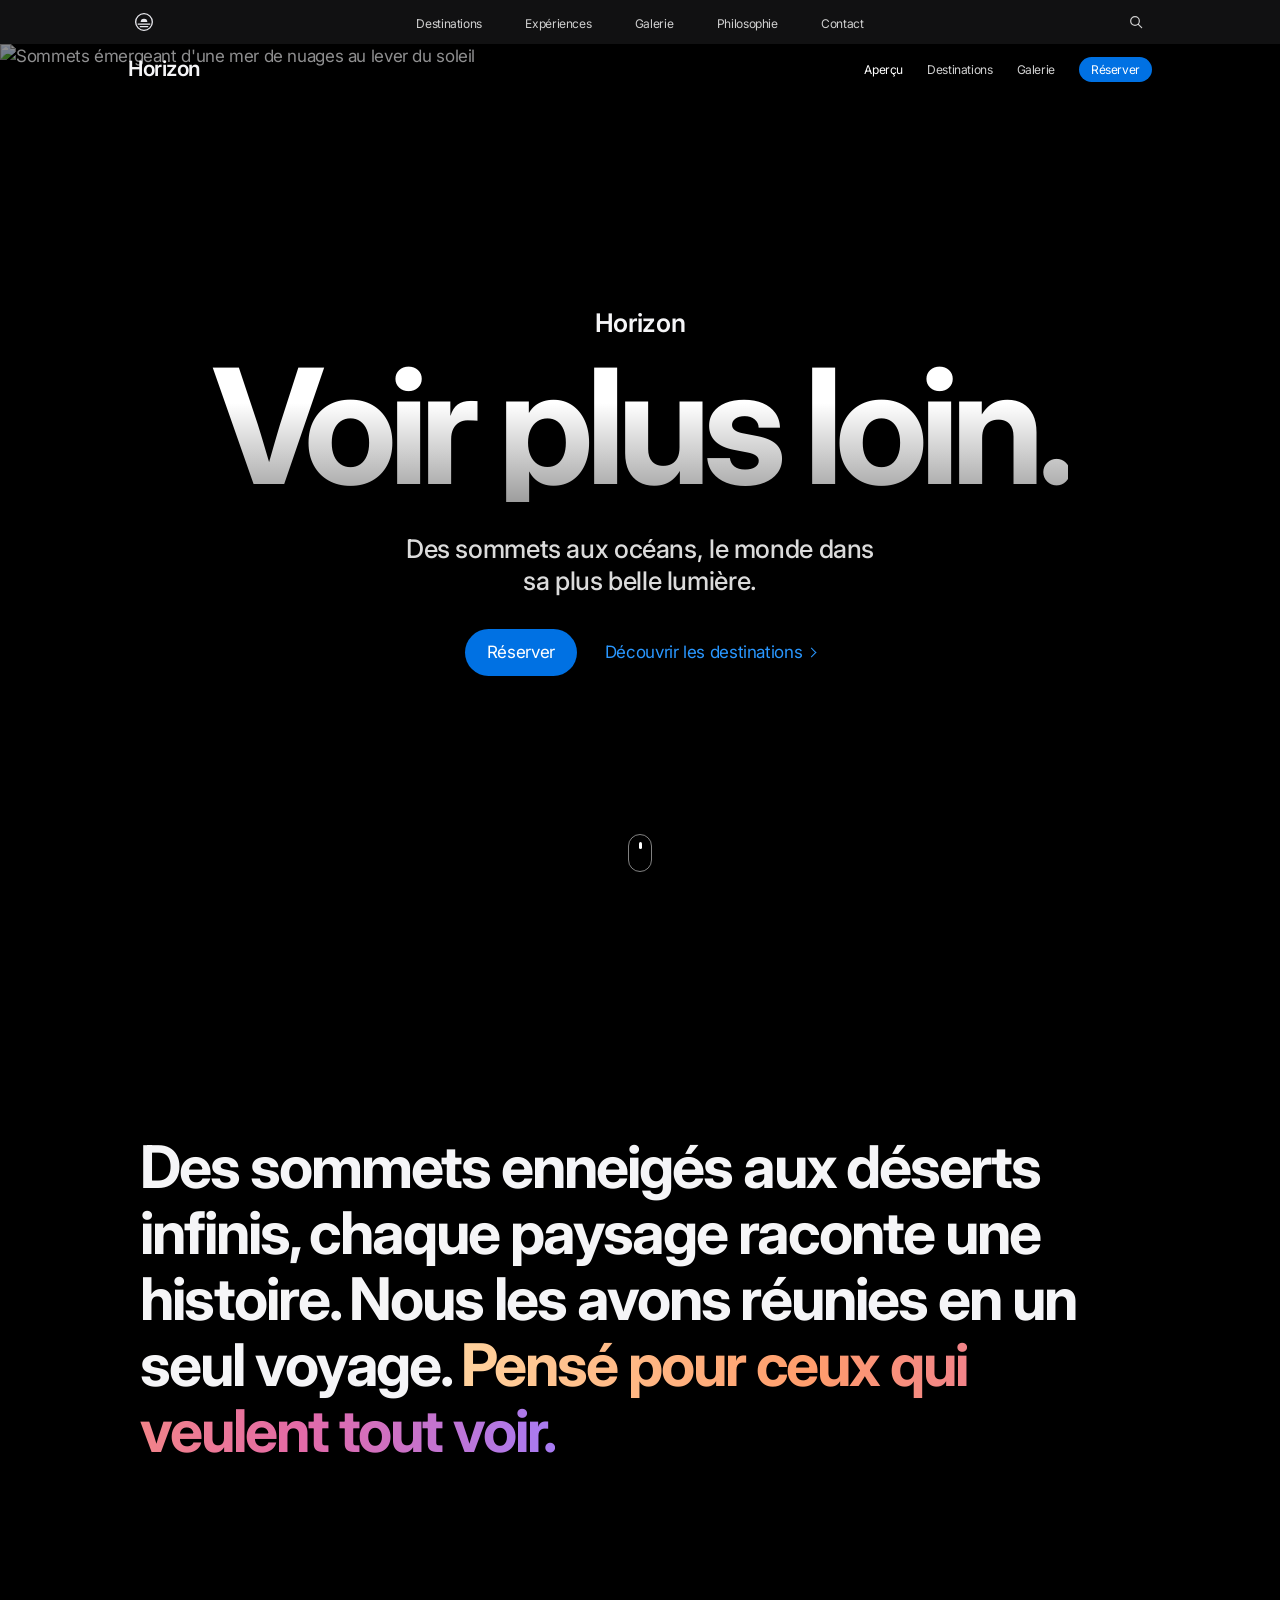
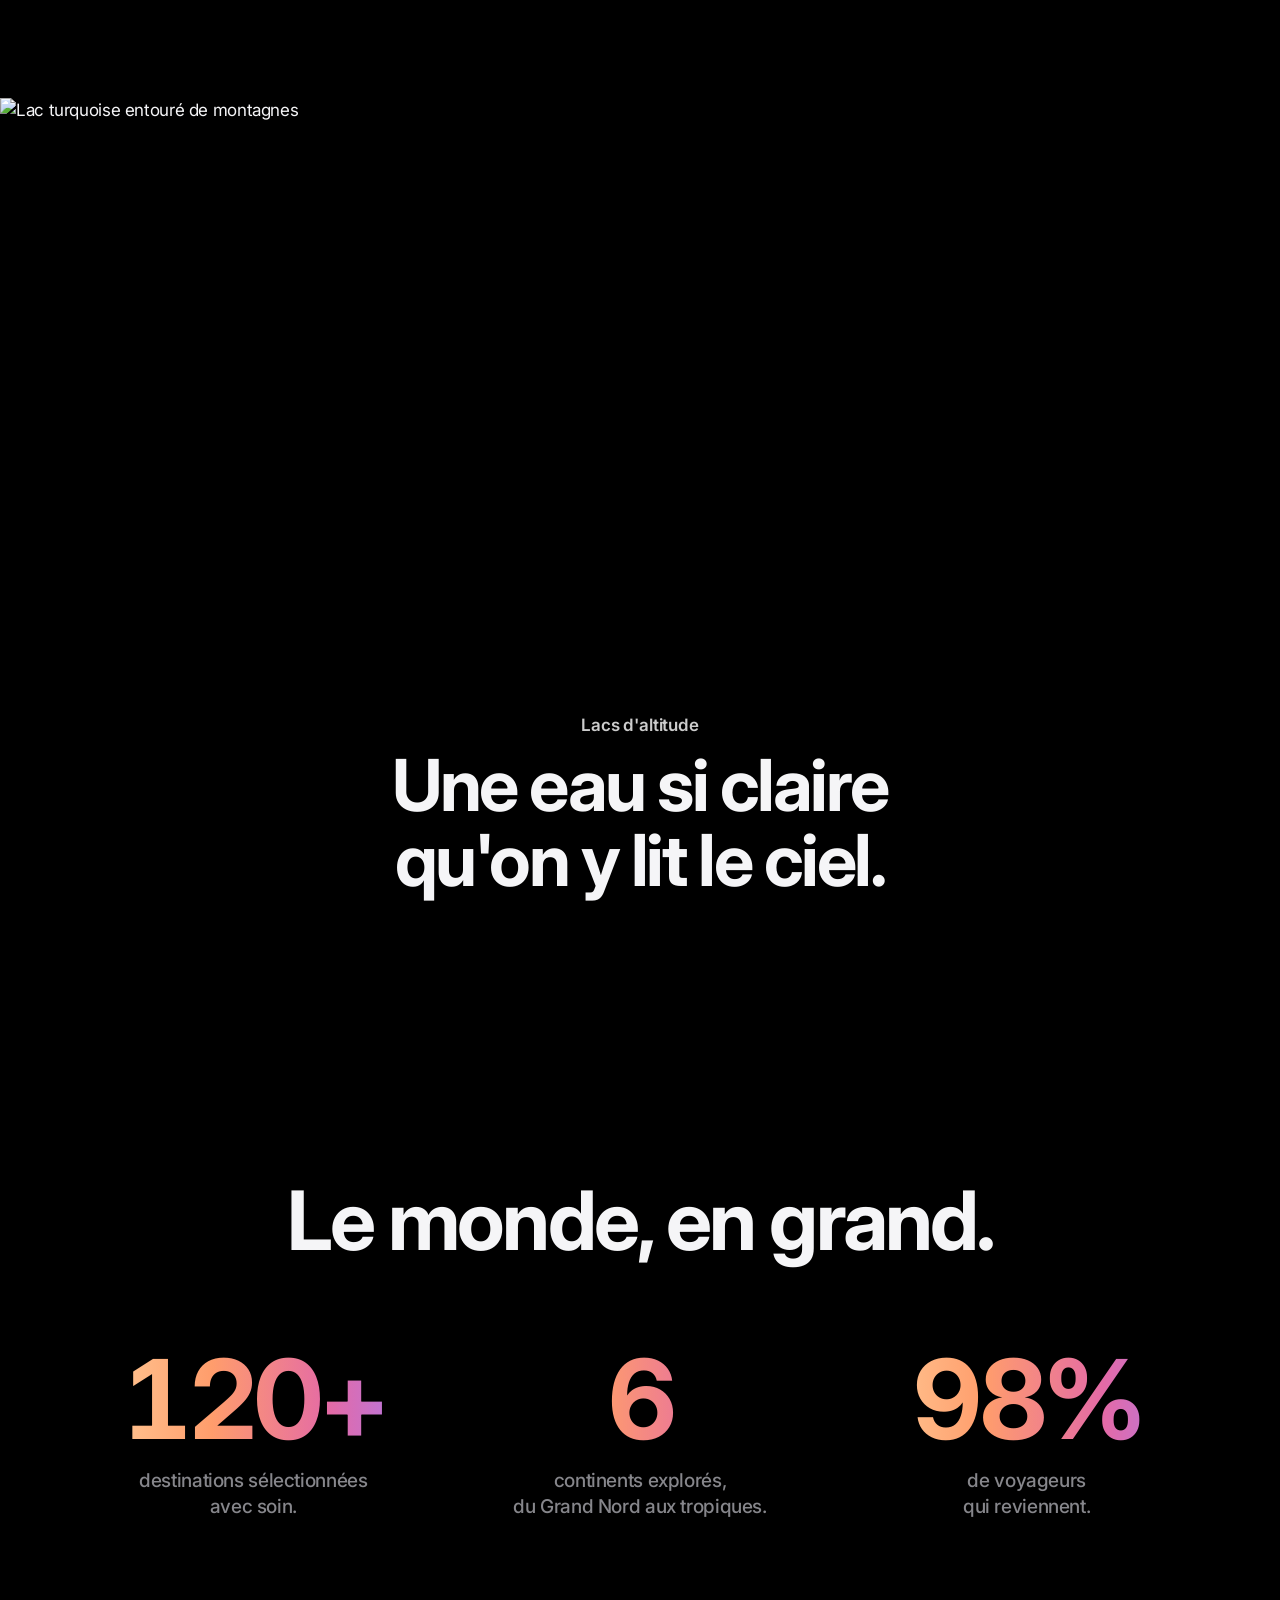
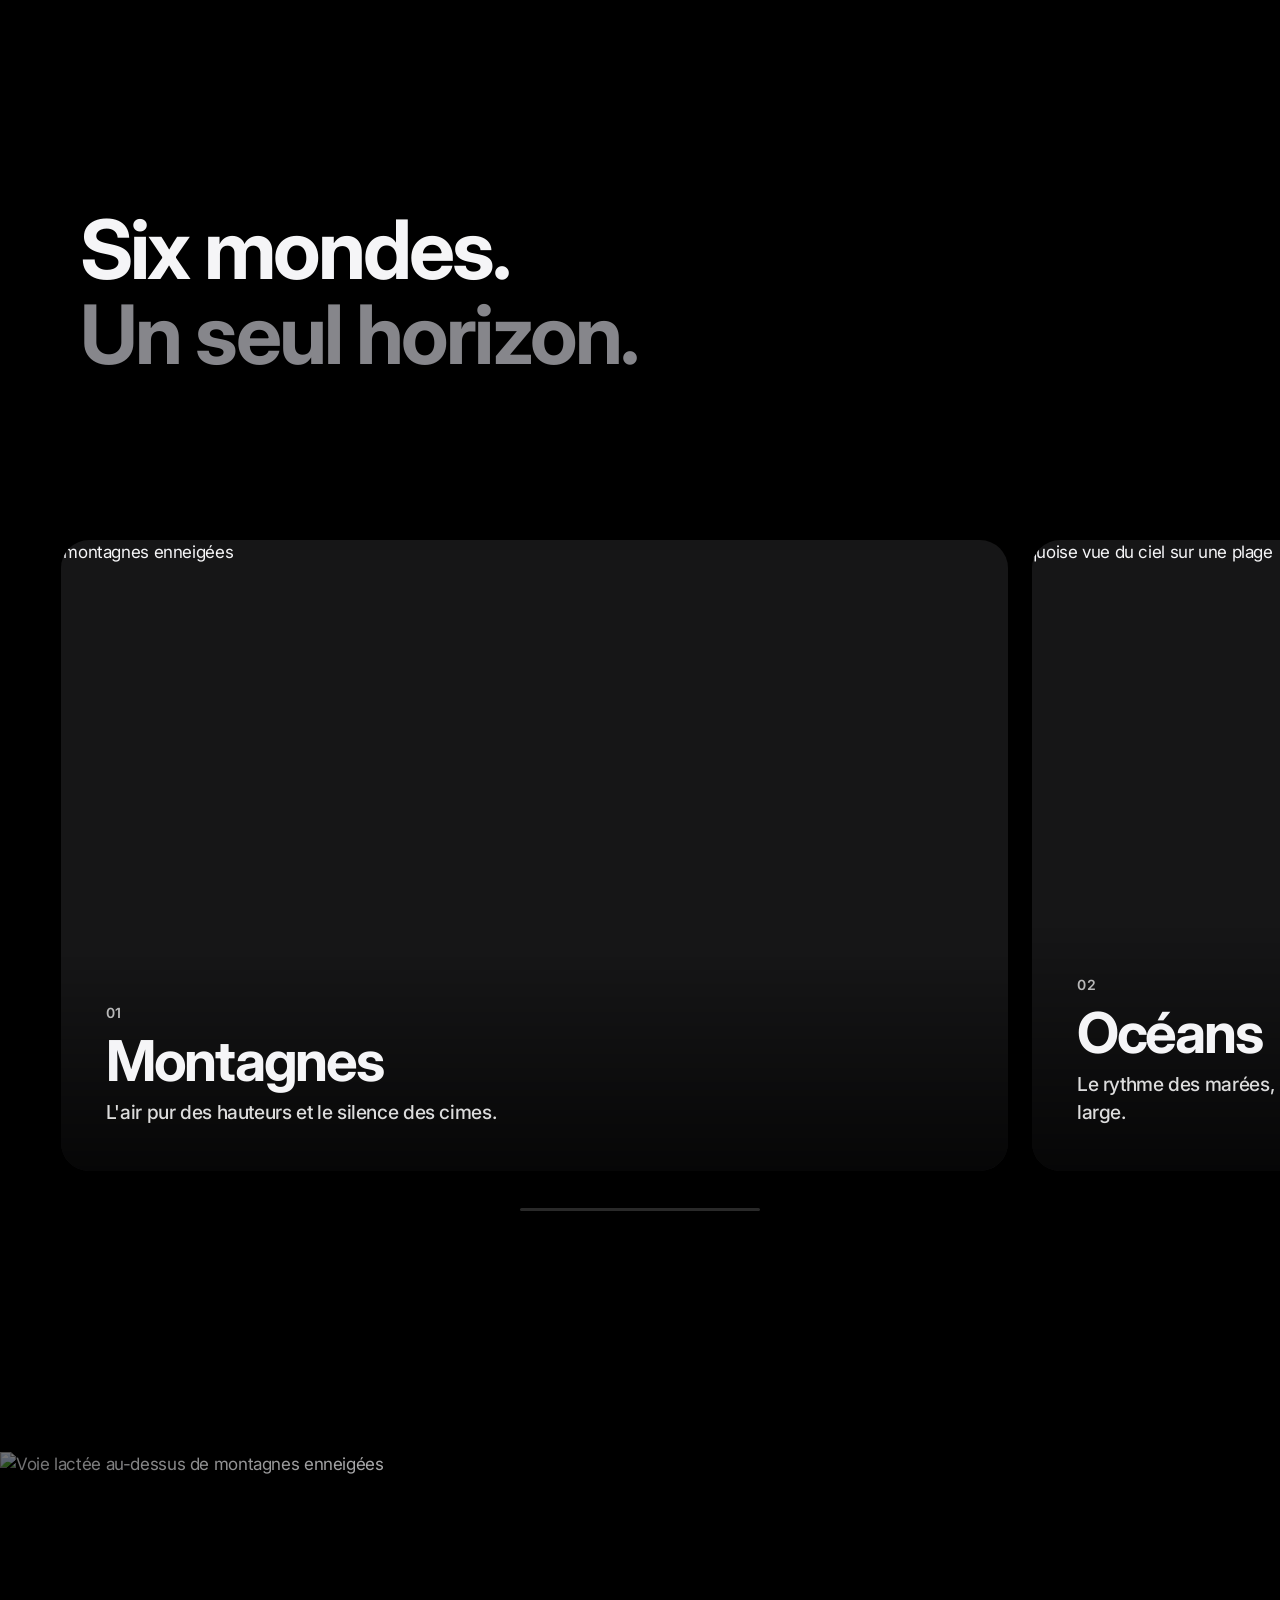
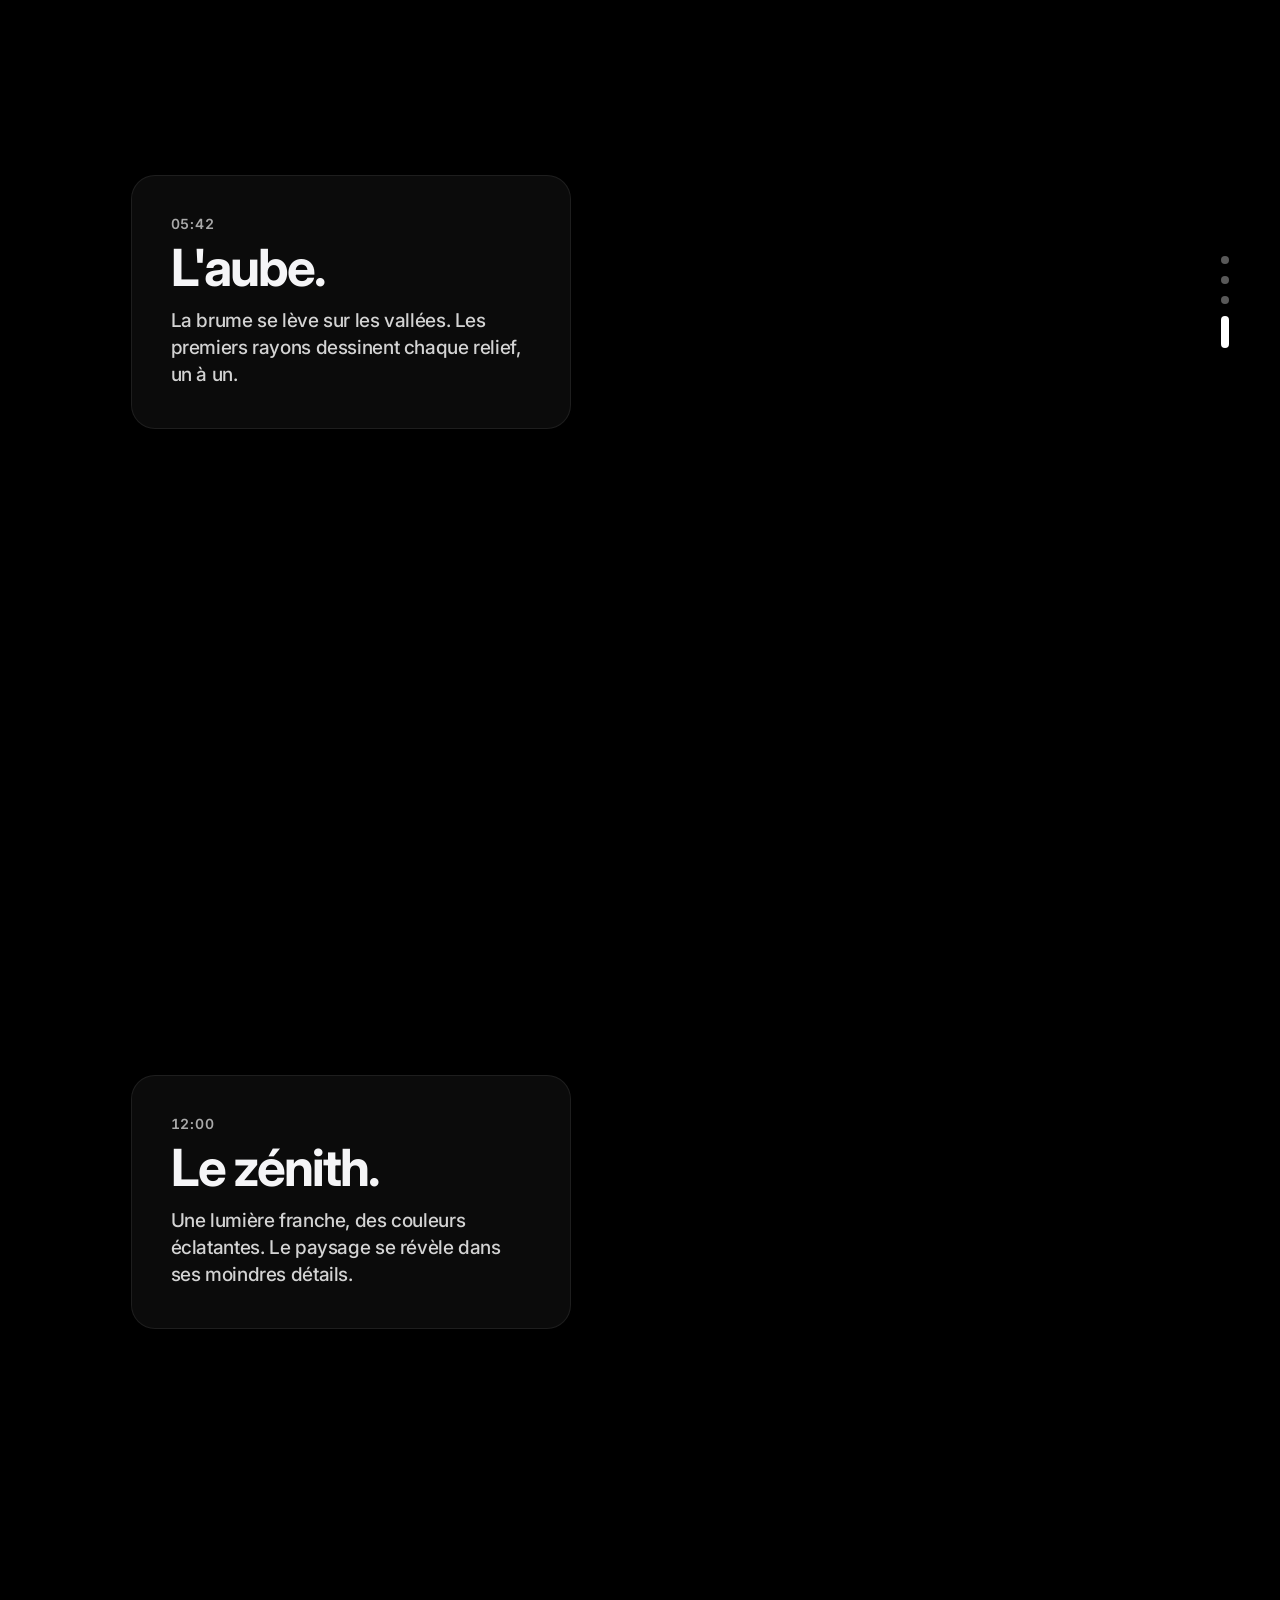
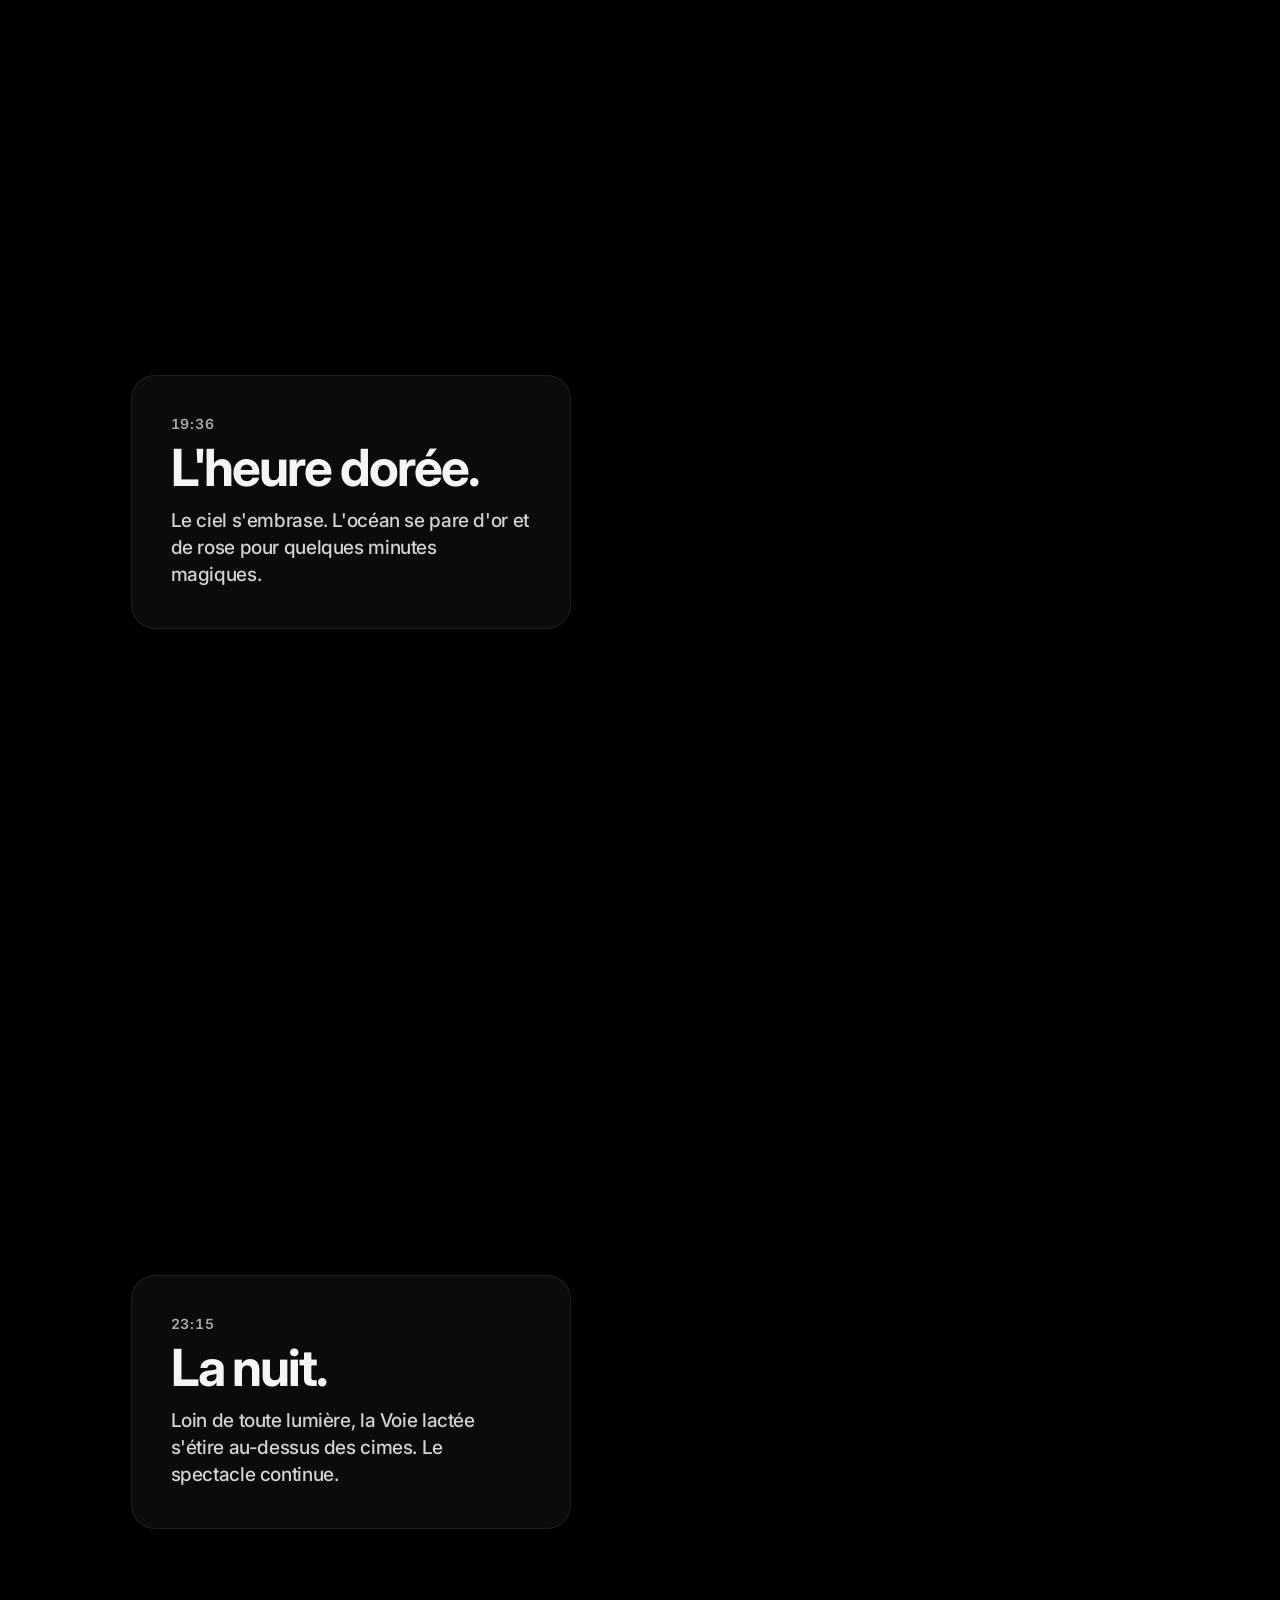
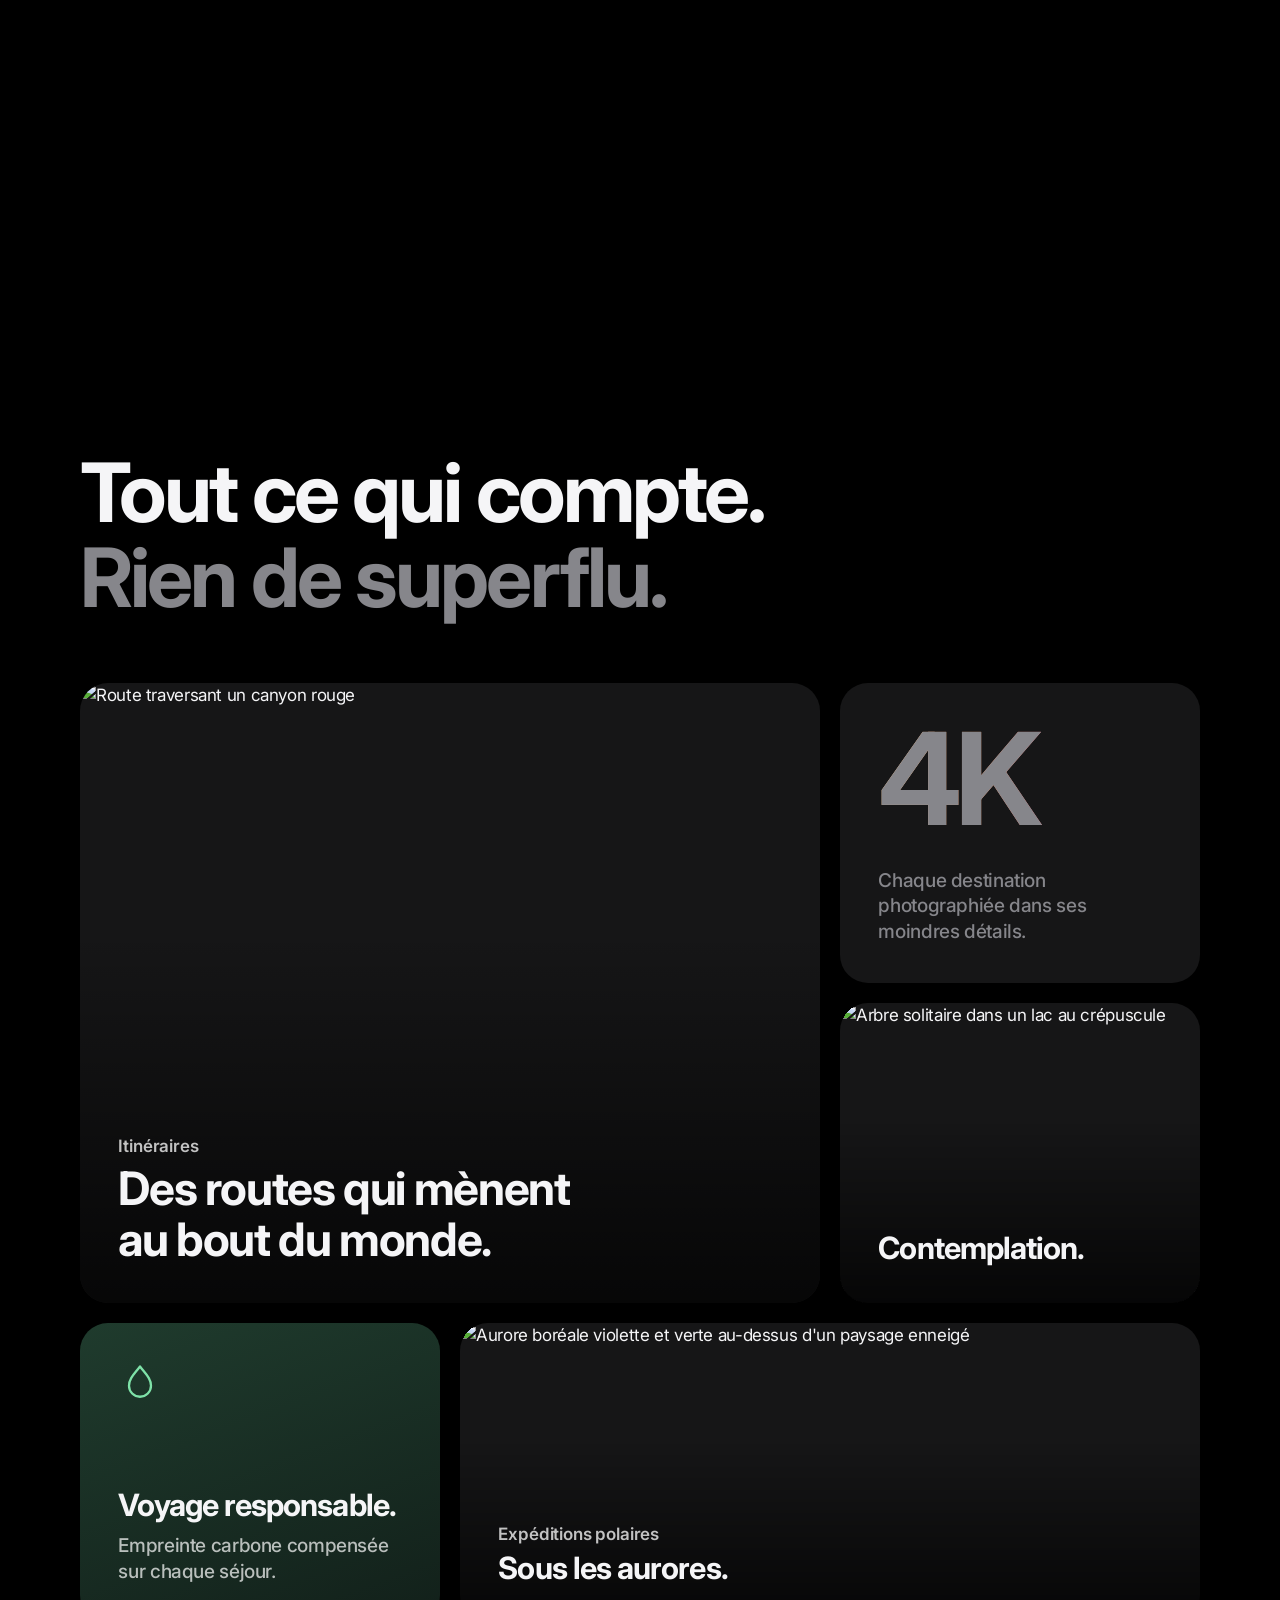
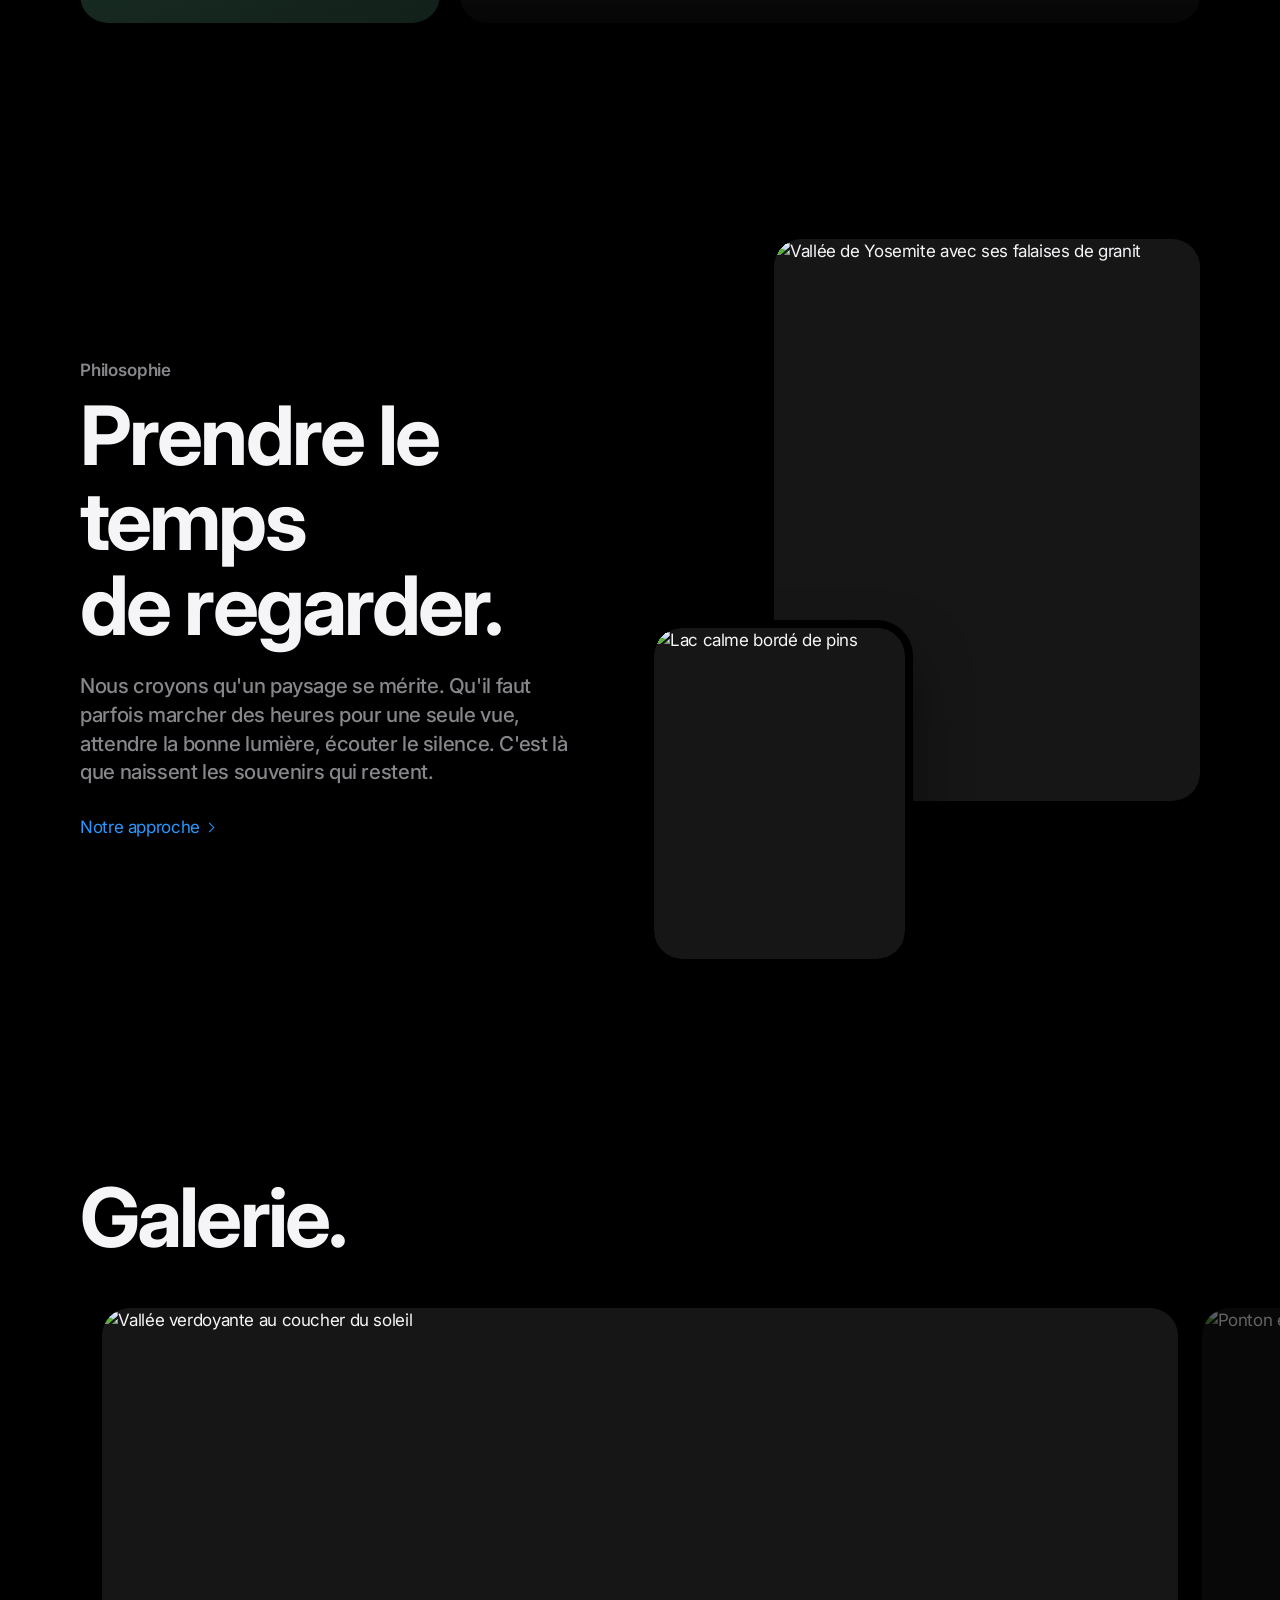
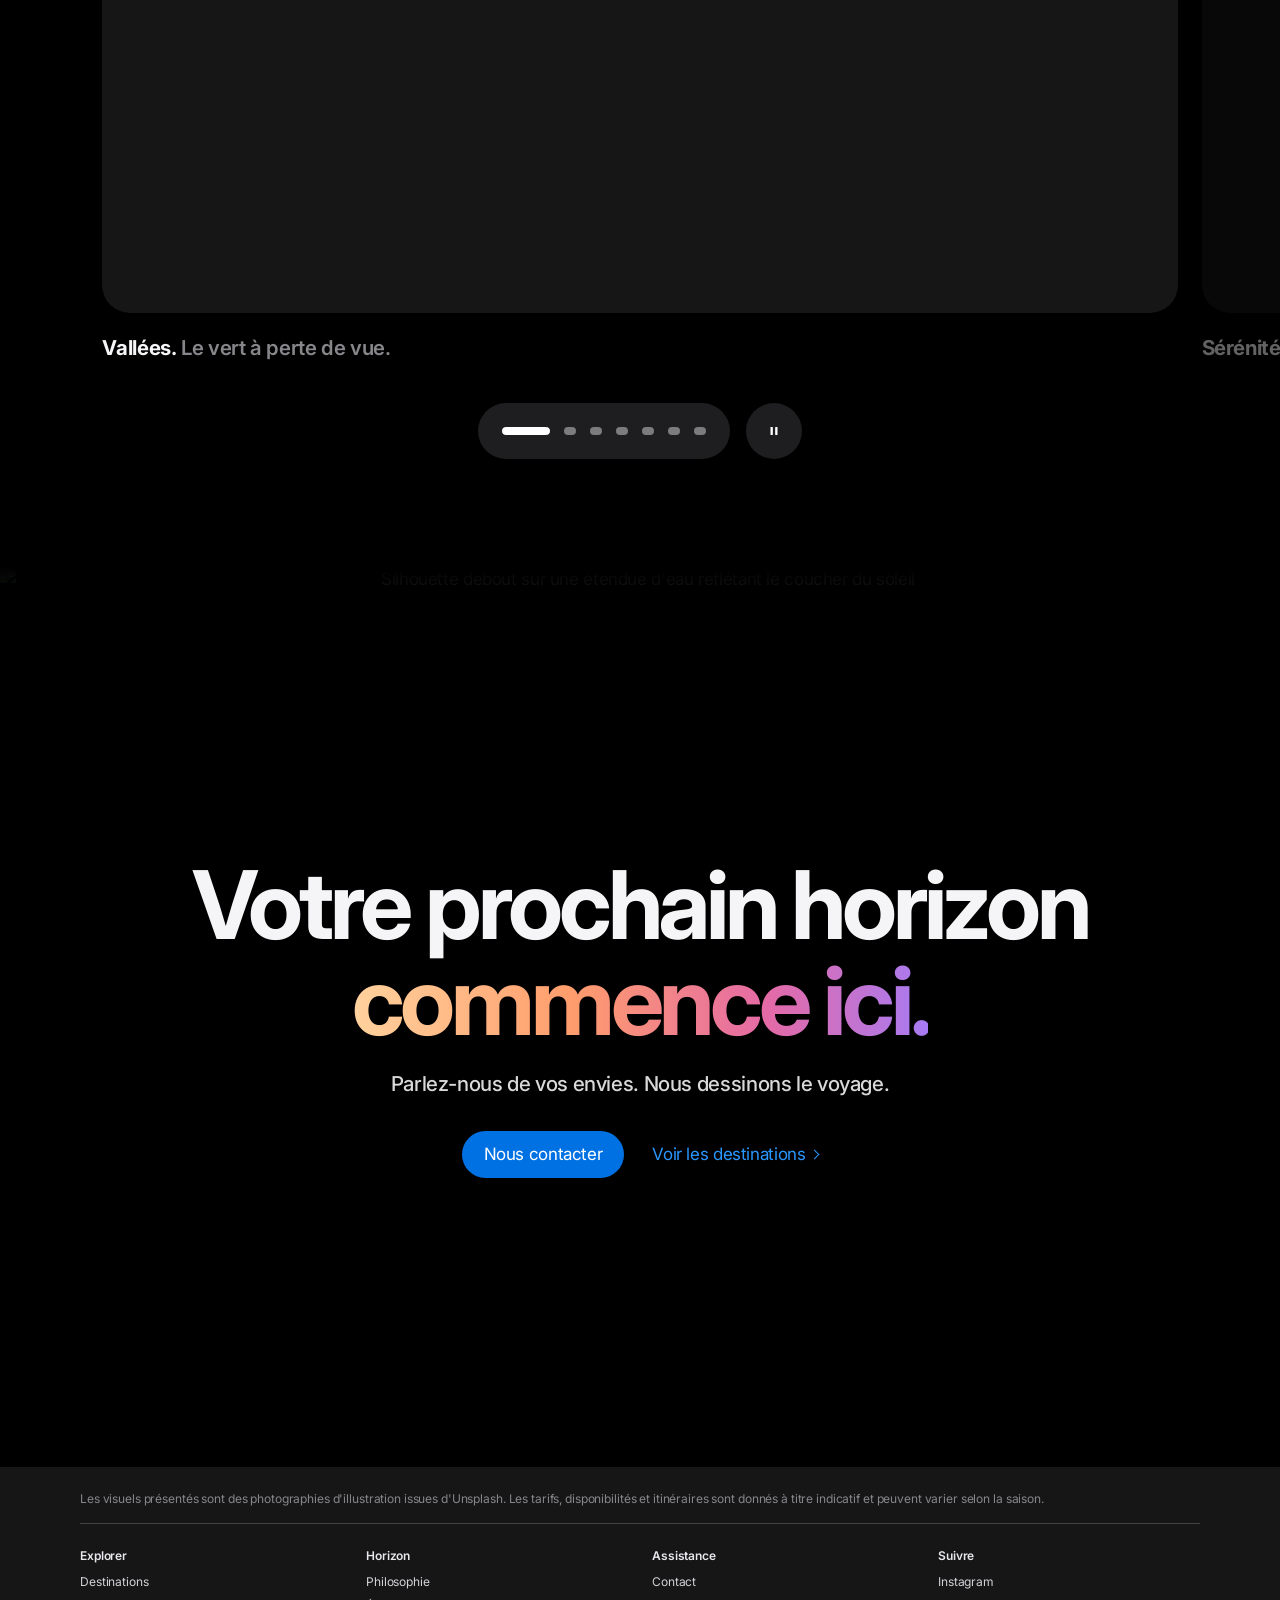
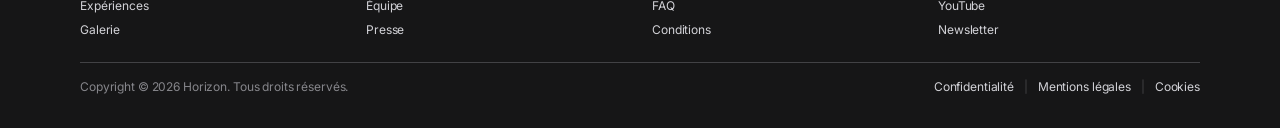
==== index.html @ 93a61b3d "Site vitrine Horizon : page d'accueil animée façon Apple" ====
<!doctype html>
<html lang="fr">
<head>
  <meta charset="utf-8" />
  <meta name="viewport" content="width=device-width, initial-scale=1" />
  <title>Horizon — Voir plus loin</title>
  <meta name="description" content="Horizon — des paysages à couper le souffle, des sommets enneigés aux déserts infinis." />
  <meta name="theme-color" content="#000000" />

  <link rel="preconnect" href="https://images.unsplash.com" />
  <link rel="preconnect" href="https://fonts.googleapis.com" />
  <link rel="preconnect" href="https://fonts.gstatic.com" crossorigin />
  <link href="https://fonts.googleapis.com/css2?family=Inter:wght@400;500;600;700&display=swap" rel="stylesheet" />
  <link rel="stylesheet" href="css/style.css" />
</head>
<body>

  <!-- ============ NAVIGATION GLOBALE ============ -->
  <header class="gnav">
    <nav class="gnav__inner" aria-label="Navigation principale">
      <a href="#" class="gnav__logo" aria-label="Horizon — accueil">
        <svg viewBox="0 0 24 24" width="20" height="20" aria-hidden="true">
          <circle cx="12" cy="12" r="10" fill="none" stroke="currentColor" stroke-width="1.6" />
          <path d="M5 14.5h14M7.5 17.5h9" stroke="currentColor" stroke-width="1.6" stroke-linecap="round" />
          <path d="M8 12a4 4 0 0 1 8 0" fill="currentColor" />
        </svg>
      </a>
      <ul class="gnav__links">
        <li><a href="#destinations">Destinations</a></li>
        <li><a href="#experiences">Expériences</a></li>
        <li><a href="#galerie">Galerie</a></li>
        <li><a href="#philosophie">Philosophie</a></li>
        <li><a href="#contact">Contact</a></li>
      </ul>
      <div class="gnav__actions">
        <button class="gnav__icon" aria-label="Rechercher">
          <svg viewBox="0 0 24 24" width="16" height="16" aria-hidden="true"><circle cx="10.5" cy="10.5" r="6.5" fill="none" stroke="currentColor" stroke-width="1.8"/><path d="m15.5 15.5 5 5" stroke="currentColor" stroke-width="1.8" stroke-linecap="round"/></svg>
        </button>
        <button class="gnav__burger" aria-label="Ouvrir le menu" aria-expanded="false" aria-controls="mobile-menu">
          <span></span><span></span>
        </button>
      </div>
    </nav>
    <div class="mmenu" id="mobile-menu" hidden>
      <ul>
        <li><a href="#destinations">Destinations</a></li>
        <li><a href="#experiences">Expériences</a></li>
        <li><a href="#galerie">Galerie</a></li>
        <li><a href="#philosophie">Philosophie</a></li>
        <li><a href="#contact">Contact</a></li>
      </ul>
    </div>
  </header>

  <!-- ============ NAVIGATION LOCALE (sticky) ============ -->
  <div class="lnav">
    <div class="lnav__inner">
      <a href="#" class="lnav__title">Horizon</a>
      <div class="lnav__right">
        <a href="#apercu" class="lnav__link is-current">Aperçu</a>
        <a href="#destinations" class="lnav__link">Destinations</a>
        <a href="#galerie" class="lnav__link">Galerie</a>
        <a href="#contact" class="btn btn--sm">Réserver</a>
      </div>
    </div>
  </div>

  <main>

    <!-- ============ HERO ============ -->
    <section class="hero" id="apercu">
      <div class="hero__media">
        <img src="https://images.unsplash.com/photo-1506905925346-21bda4d32df4?auto=format&fit=crop&w=2400&q=80"
             alt="Sommets émergeant d'une mer de nuages au lever du soleil" fetchpriority="high" />
      </div>
      <div class="hero__shade"></div>
      <div class="hero__content">
        <p class="hero__eyebrow">Horizon</p>
        <h1 class="hero__title"><span>Voir plus loin.</span></h1>
        <p class="hero__sub">Des sommets aux océans, le monde dans sa plus belle lumière.</p>
        <div class="hero__ctas">
          <a href="#contact" class="btn">Réserver</a>
          <a href="#destinations" class="link-chevron">Découvrir les destinations</a>
        </div>
      </div>
      <div class="hero__scroll" aria-hidden="true"><span></span></div>
    </section>

    <!-- ============ MANIFESTE (révélation mot à mot) ============ -->
    <section class="statement">
      <p class="statement__text" data-words>
        Des sommets enneigés aux déserts infinis, chaque paysage raconte une histoire.
        Nous les avons réunies en un seul voyage.
        <span class="grad">Pensé pour ceux qui veulent tout voir.</span>
      </p>
    </section>

    <!-- ============ IMAGE QUI S'OUVRE ============ -->
    <section class="expand">
      <div class="expand__frame">
        <img src="https://images.unsplash.com/photo-1501785888041-af3ef285b470?auto=format&fit=crop&w=2400&q=80"
             alt="Lac turquoise entouré de montagnes" loading="lazy" />
      </div>
      <div class="expand__text">
        <p class="eyebrow">Lacs d'altitude</p>
        <h2>Une eau si claire<br />qu'on y lit le ciel.</h2>
      </div>
    </section>

    <!-- ============ CHIFFRES ============ -->
    <section class="stats">
      <div class="container">
        <h2 class="section-title" data-reveal>Le monde, en grand.</h2>
        <div class="stats__grid">
          <div class="stat" data-reveal>
            <p class="stat__value"><span data-count="120">120</span>+</p>
            <p class="stat__label">destinations sélectionnées<br />avec soin.</p>
          </div>
          <div class="stat" data-reveal>
            <p class="stat__value"><span data-count="6">6</span></p>
            <p class="stat__label">continents explorés,<br />du Grand Nord aux tropiques.</p>
          </div>
          <div class="stat" data-reveal>
            <p class="stat__value"><span data-count="98">98</span>%</p>
            <p class="stat__label">de voyageurs<br />qui reviennent.</p>
          </div>
        </div>
      </div>
    </section>

    <!-- ============ DESTINATIONS — défilement horizontal ============ -->
    <section class="hscroll" id="destinations">
      <div class="hscroll__head container">
        <h2 class="section-title" data-reveal>Six mondes.<br /><span class="muted">Un seul horizon.</span></h2>
      </div>
      <div class="hscroll__pin">
      <div class="hscroll__viewport">
        <div class="hscroll__track">
          <article class="hcard">
            <div class="hcard__media"><img src="https://images.unsplash.com/photo-1454496522488-7a8e488e8606?auto=format&fit=crop&w=1800&q=80" alt="Chaîne de montagnes enneigées" loading="lazy" /></div>
            <div class="hcard__body"><span class="hcard__num">01</span><h3>Montagnes</h3><p>L'air pur des hauteurs et le silence des cimes.</p></div>
          </article>
          <article class="hcard">
            <div class="hcard__media"><img src="https://images.unsplash.com/photo-1505142468610-359e7d316be0?auto=format&fit=crop&w=1800&q=80" alt="Vague turquoise vue du ciel sur une plage" loading="lazy" /></div>
            <div class="hcard__body"><span class="hcard__num">02</span><h3>Océans</h3><p>Le rythme des marées, la lumière infinie du large.</p></div>
          </article>
          <article class="hcard">
            <div class="hcard__media"><img src="https://images.unsplash.com/photo-1509316785289-025f5b846b35?auto=format&fit=crop&w=1800&q=80" alt="Désert de roches rouges sous un ciel bleu" loading="lazy" /></div>
            <div class="hcard__body"><span class="hcard__num">03</span><h3>Déserts</h3><p>Des couleurs de feu et des nuits constellées.</p></div>
          </article>
          <article class="hcard">
            <div class="hcard__media"><img src="https://images.unsplash.com/photo-1482192596544-9eb780fc7f66?auto=format&fit=crop&w=1800&q=80" alt="Forêt dense noyée dans la brume, vue du ciel" loading="lazy" /></div>
            <div class="hcard__body"><span class="hcard__num">04</span><h3>Forêts</h3><p>Des canopées millénaires baignées de brume.</p></div>
          </article>
          <article class="hcard">
            <div class="hcard__media"><img src="https://images.unsplash.com/photo-1476514525535-07fb3b4ae5f1?auto=format&fit=crop&w=1800&q=80" alt="Barque sur un lac alpin émeraude" loading="lazy" /></div>
            <div class="hcard__body"><span class="hcard__num">05</span><h3>Lacs</h3><p>Des miroirs d'émeraude au pied des falaises.</p></div>
          </article>
          <article class="hcard">
            <div class="hcard__media"><img src="https://images.unsplash.com/photo-1483347756197-71ef80e95f73?auto=format&fit=crop&w=1800&q=80" alt="Aurore boréale verte au-dessus d'une forêt" loading="lazy" /></div>
            <div class="hcard__body"><span class="hcard__num">06</span><h3>Aurores</h3><p>Quand le ciel du Nord se met à danser.</p></div>
          </article>
        </div>
      </div>
      <div class="hscroll__progress" aria-hidden="true"><span></span></div>
      </div>
    </section>

    <!-- ============ CHAPITRES — une journée ============ -->
    <section class="chapters" id="experiences">
      <div class="chapters__sticky">
        <div class="chapters__media">
          <img class="is-active" src="https://images.unsplash.com/photo-1500534314209-a25ddb2bd429?auto=format&fit=crop&w=2400&q=80" alt="Collines superposées dans la brume de l'aube" loading="lazy" />
          <img src="https://images.unsplash.com/photo-1464822759023-fed622ff2c3b?auto=format&fit=crop&w=2400&q=80" alt="Montagnes et lac en pleine journée" loading="lazy" />
          <img src="https://images.unsplash.com/photo-1507525428034-b723cf961d3e?auto=format&fit=crop&w=2400&q=80" alt="Plage tropicale au coucher du soleil" loading="lazy" />
          <img src="https://images.unsplash.com/photo-1519681393784-d120267933ba?auto=format&fit=crop&w=2400&q=80" alt="Voie lactée au-dessus de montagnes enneigées" loading="lazy" />
        </div>
        <div class="chapters__shade"></div>
        <ol class="chapters__dots" aria-hidden="true"><li class="is-active"></li><li></li><li></li><li></li></ol>
      </div>
      <div class="chapters__steps">
        <div class="step">
          <div class="step__card">
            <p class="step__time">05:42</p>
            <h3>L'aube.</h3>
            <p>La brume se lève sur les vallées. Les premiers rayons dessinent chaque relief, un à un.</p>
          </div>
        </div>
        <div class="step">
          <div class="step__card">
            <p class="step__time">12:00</p>
            <h3>Le zénith.</h3>
            <p>Une lumière franche, des couleurs éclatantes. Le paysage se révèle dans ses moindres détails.</p>
          </div>
        </div>
        <div class="step">
          <div class="step__card">
            <p class="step__time">19:36</p>
            <h3>L'heure dorée.</h3>
            <p>Le ciel s'embrase. L'océan se pare d'or et de rose pour quelques minutes magiques.</p>
          </div>
        </div>
        <div class="step">
          <div class="step__card">
            <p class="step__time">23:15</p>
            <h3>La nuit.</h3>
            <p>Loin de toute lumière, la Voie lactée s'étire au-dessus des cimes. Le spectacle continue.</p>
          </div>
        </div>
      </div>
    </section>

    <!-- ============ BENTO ============ -->
    <section class="bento-section">
      <div class="container">
        <h2 class="section-title" data-reveal>Tout ce qui compte.<br /><span class="muted">Rien de superflu.</span></h2>
        <div class="bento">
          <article class="tile tile--xl tile--img" data-reveal>
            <img src="https://images.unsplash.com/photo-1500530855697-b586d89ba3ee?auto=format&fit=crop&w=1800&q=80" alt="Route traversant un canyon rouge" loading="lazy" />
            <div class="tile__body">
              <p class="eyebrow">Itinéraires</p>
              <h3>Des routes qui mènent<br />au bout du monde.</h3>
            </div>
          </article>
          <article class="tile tile--text" data-reveal>
            <p class="tile__big grad">4K</p>
            <p>Chaque destination photographiée dans ses moindres détails.</p>
          </article>
          <article class="tile tile--img" data-reveal>
            <img src="https://images.unsplash.com/photo-1494500764479-0c8f2919a3d8?auto=format&fit=crop&w=1200&q=80" alt="Arbre solitaire dans un lac au crépuscule" loading="lazy" />
            <div class="tile__body"><h3>Contemplation.</h3></div>
          </article>
          <article class="tile tile--text tile--accent" data-reveal>
            <svg viewBox="0 0 48 48" width="44" height="44" aria-hidden="true"><path d="M24 6c6 8 12 13 12 21a12 12 0 0 1-24 0c0-8 6-13 12-21Z" fill="none" stroke="currentColor" stroke-width="2.5" stroke-linejoin="round"/></svg>
            <h3>Voyage responsable.</h3>
            <p>Empreinte carbone compensée sur chaque séjour.</p>
          </article>
          <article class="tile tile--wide tile--img" data-reveal>
            <img src="https://images.unsplash.com/photo-1531366936337-7c912a4589a7?auto=format&fit=crop&w=1800&q=80" alt="Aurore boréale violette et verte au-dessus d'un paysage enneigé" loading="lazy" />
            <div class="tile__body">
              <p class="eyebrow">Expéditions polaires</p>
              <h3>Sous les aurores.</h3>
            </div>
          </article>
        </div>
      </div>
    </section>

    <!-- ============ PHILOSOPHIE — parallaxe ============ -->
    <section class="split" id="philosophie">
      <div class="container split__inner">
        <div class="split__text">
          <p class="eyebrow" data-reveal>Philosophie</p>
          <h2 class="section-title" data-reveal>Prendre le temps<br />de regarder.</h2>
          <p class="lead" data-reveal>
            Nous croyons qu'un paysage se mérite. Qu'il faut parfois marcher des heures pour une seule vue,
            attendre la bonne lumière, écouter le silence. C'est là que naissent les souvenirs qui restent.
          </p>
          <a href="#contact" class="link-chevron" data-reveal>Notre approche</a>
        </div>
        <div class="split__media">
          <figure class="split__img split__img--a"><img src="https://images.unsplash.com/photo-1426604966848-d7adac402bff?auto=format&fit=crop&w=1400&q=80" alt="Vallée de Yosemite avec ses falaises de granit" loading="lazy" /></figure>
          <figure class="split__img split__img--b"><img src="https://images.unsplash.com/photo-1473448912268-2022ce9509d8?auto=format&fit=crop&w=1000&q=80" alt="Lac calme bordé de pins" loading="lazy" /></figure>
        </div>
      </div>
    </section>

    <!-- ============ GALERIE — carrousel ============ -->
    <section class="gallery" id="galerie">
      <div class="container">
        <h2 class="section-title" data-reveal>Galerie.</h2>
      </div>
      <div class="gallery__scroller" tabindex="0" aria-label="Galerie de paysages">
        <figure class="gitem"><img src="https://images.unsplash.com/photo-1470071459604-3b5ec3a7fe05?auto=format&fit=crop&w=2000&q=80" alt="Vallée verdoyante au coucher du soleil" loading="lazy" /><figcaption><strong>Vallées.</strong> Le vert à perte de vue.</figcaption></figure>
        <figure class="gitem"><img src="https://images.unsplash.com/photo-1439066615861-d1af74d74000?auto=format&fit=crop&w=2000&q=80" alt="Ponton en bois sur un lac" loading="lazy" /><figcaption><strong>Sérénité.</strong> Un ponton, un lac, et rien d'autre.</figcaption></figure>
        <figure class="gitem"><img src="https://images.unsplash.com/photo-1504893524553-b855bce32c67?auto=format&fit=crop&w=2000&q=80" alt="Canyon couvert de mousse" loading="lazy" /><figcaption><strong>Canyons.</strong> La roche sculptée par le temps.</figcaption></figure>
        <figure class="gitem"><img src="https://images.unsplash.com/photo-1475924156734-496f6cac6ec1?auto=format&fit=crop&w=2000&q=80" alt="Côte rocheuse au coucher du soleil" loading="lazy" /><figcaption><strong>Littoral.</strong> Là où la terre rencontre la mer.</figcaption></figure>
        <figure class="gitem"><img src="https://images.unsplash.com/photo-1433086966358-54859d0ed716?auto=format&fit=crop&w=2000&q=80" alt="Cascade dans une forêt luxuriante" loading="lazy" /><figcaption><strong>Cascades.</strong> La fraîcheur des forêts profondes.</figcaption></figure>
        <figure class="gitem"><img src="https://images.unsplash.com/photo-1511497584788-876760111969?auto=format&fit=crop&w=2000&q=80" alt="Forêt de conifères au soleil couchant" loading="lazy" /><figcaption><strong>Sous-bois.</strong> La lumière filtrée des grands pins.</figcaption></figure>
        <figure class="gitem"><img src="https://images.unsplash.com/photo-1497436072909-60f360e1d4b1?auto=format&fit=crop&w=2000&q=80" alt="Forêt bordant un lac, vue aérienne" loading="lazy" /><figcaption><strong>Vu d'en haut.</strong> Une autre façon de voir.</figcaption></figure>
      </div>
      <div class="gallery__controls">
        <div class="gallery__dots" role="tablist" aria-label="Choisir une image"></div>
        <button class="gallery__play" aria-label="Mettre en pause" data-state="playing">
          <svg class="i-pause" viewBox="0 0 24 24" width="14" height="14" aria-hidden="true"><rect x="6" y="5" width="4" height="14" rx="1" fill="currentColor"/><rect x="14" y="5" width="4" height="14" rx="1" fill="currentColor"/></svg>
          <svg class="i-play" viewBox="0 0 24 24" width="14" height="14" aria-hidden="true"><path d="M8 5.5v13a1 1 0 0 0 1.5.86l10.5-6.5a1 1 0 0 0 0-1.72L9.5 4.64A1 1 0 0 0 8 5.5Z" fill="currentColor"/></svg>
        </button>
      </div>
    </section>

    <!-- ============ CTA FINAL ============ -->
    <section class="cta" id="contact">
      <div class="cta__media">
        <img src="https://images.unsplash.com/photo-1490730141103-6cac27aaab94?auto=format&fit=crop&w=2400&q=80" alt="Silhouette debout sur une étendue d'eau reflétant le coucher du soleil" loading="lazy" />
      </div>
      <div class="cta__shade"></div>
      <div class="cta__content container">
        <h2 class="cta__title" data-reveal>Votre prochain horizon<br /><span class="grad">commence ici.</span></h2>
        <p class="lead" data-reveal>Parlez-nous de vos envies. Nous dessinons le voyage.</p>
        <div class="hero__ctas" data-reveal>
          <a href="mailto:contact@exemple.com" class="btn">Nous contacter</a>
          <a href="#destinations" class="link-chevron">Voir les destinations</a>
        </div>
      </div>
    </section>

  </main>

  <!-- ============ FOOTER ============ -->
  <footer class="footer">
    <div class="container">
      <p class="footer__note">
        Les visuels présentés sont des photographies d'illustration issues d'Unsplash.
        Les tarifs, disponibilités et itinéraires sont donnés à titre indicatif et peuvent varier selon la saison.
      </p>
      <div class="footer__cols">
        <div><h4>Explorer</h4><ul><li><a href="#destinations">Destinations</a></li><li><a href="#experiences">Expériences</a></li><li><a href="#galerie">Galerie</a></li></ul></div>
        <div><h4>Horizon</h4><ul><li><a href="#philosophie">Philosophie</a></li><li><a href="#">Équipe</a></li><li><a href="#">Presse</a></li></ul></div>
        <div><h4>Assistance</h4><ul><li><a href="#contact">Contact</a></li><li><a href="#">FAQ</a></li><li><a href="#">Conditions</a></li></ul></div>
        <div><h4>Suivre</h4><ul><li><a href="#">Instagram</a></li><li><a href="#">YouTube</a></li><li><a href="#">Newsletter</a></li></ul></div>
      </div>
      <div class="footer__bottom">
        <p>Copyright © <span data-year>2026</span> Horizon. Tous droits réservés.</p>
        <ul><li><a href="#">Confidentialité</a></li><li><a href="#">Mentions légales</a></li><li><a href="#">Cookies</a></li></ul>
      </div>
    </div>
  </footer>

  <script src="https://cdnjs.cloudflare.com/ajax/libs/gsap/3.12.5/gsap.min.js"></script>
  <script src="https://cdnjs.cloudflare.com/ajax/libs/gsap/3.12.5/ScrollTrigger.min.js"></script>
  <script src="js/main.js"></script>
</body>
</html>
---- css/style.css ----
/* =========================================================
   HORIZON — site vitrine
   Pour personnaliser : couleurs et typo dans :root ci-dessous.
   ========================================================= */

:root {
  --bg: #000;
  --surface: #161617;
  --surface-2: #1d1d1f;
  --text: #f5f5f7;
  --muted: #86868b;
  --line: rgba(255, 255, 255, 0.14);
  --link: #2997ff;
  --btn: #0071e3;
  --btn-hover: #0077ed;
  --grad: linear-gradient(90deg, #ffd29d 0%, #ff9d6c 38%, #e46aa6 72%, #a77bf3 100%);

  --font: -apple-system, BlinkMacSystemFont, "SF Pro Display", "SF Pro Text", "Inter", "Helvetica Neue", Helvetica, Arial, sans-serif;
  --ease: cubic-bezier(0.28, 0.11, 0.32, 1);
  --radius: 28px;
  --container: 1120px;
  --gutter: max(20px, 4vw);
  --gnav-h: 44px;
  --lnav-h: 52px;
}

*,
*::before,
*::after { box-sizing: border-box; }

html { -webkit-text-size-adjust: 100%; scroll-behavior: smooth; }

body {
  margin: 0;
  background: var(--bg);
  color: var(--text);
  font-family: var(--font);
  font-size: 17px;
  line-height: 1.47;
  letter-spacing: -0.022em;
  -webkit-font-smoothing: antialiased;
  -moz-osx-font-smoothing: grayscale;
  overflow-x: clip;
}

img { display: block; max-width: 100%; }
a { color: inherit; text-decoration: none; }
button { font: inherit; color: inherit; background: none; border: 0; cursor: pointer; }
ul, ol { list-style: none; margin: 0; padding: 0; }
h1, h2, h3, h4, p, figure { margin: 0; }

:focus-visible { outline: 2px solid var(--link); outline-offset: 3px; border-radius: 6px; }

.container { width: min(var(--container), 100% - 2 * var(--gutter)); margin-inline: auto; }

/* ---------- Typo utilitaire ---------- */
.section-title {
  font-size: clamp(40px, 6.4vw, 88px);
  line-height: 1.04;
  font-weight: 700;
  letter-spacing: -0.035em;
}
.muted { color: var(--muted); }
.eyebrow {
  font-size: 17px;
  font-weight: 600;
  color: var(--muted);
  letter-spacing: -0.01em;
  margin-bottom: 10px;
}
.lead {
  font-size: clamp(19px, 1.6vw, 24px);
  line-height: 1.4;
  color: var(--muted);
  font-weight: 500;
}
.grad {
  background: var(--grad);
  -webkit-background-clip: text;
  background-clip: text;
  color: transparent;
}

/* ---------- Boutons & liens ---------- */
.btn {
  display: inline-flex;
  align-items: center;
  justify-content: center;
  min-height: 44px;
  padding: 11px 22px;
  border-radius: 980px;
  background: var(--btn);
  color: #fff;
  font-size: 17px;
  font-weight: 400;
  transition: background 0.2s var(--ease), transform 0.2s var(--ease);
}
.btn:hover { background: var(--btn-hover); }
.btn:active { transform: scale(0.97); }
.btn--sm { min-height: 0; padding: 4px 12px; font-size: 12px; }

.link-chevron {
  color: var(--link);
  font-size: 17px;
  display: inline-flex;
  align-items: center;
  gap: 4px;
}
.link-chevron::after {
  content: "";
  width: 7px;
  height: 7px;
  border-right: 1.6px solid currentColor;
  border-top: 1.6px solid currentColor;
  transform: rotate(45deg);
  margin-left: 2px;
  transition: transform 0.25s var(--ease);
}
.link-chevron:hover { text-decoration: underline; }
.link-chevron:hover::after { transform: translateX(3px) rotate(45deg); }

/* =========================================================
   NAVIGATION GLOBALE
   ========================================================= */
.gnav {
  position: relative;
  z-index: 100;
  height: var(--gnav-h);
}
/* Le flou est sur un pseudo-élément : un backdrop-filter sur .gnav
   piégerait le menu mobile (position: fixed) à l'intérieur de la barre. */
.gnav::before {
  content: "";
  position: absolute;
  inset: 0;
  z-index: -1;
  background: rgba(22, 22, 23, 0.8);
  backdrop-filter: saturate(180%) blur(20px);
  -webkit-backdrop-filter: saturate(180%) blur(20px);
}
.gnav__inner {
  height: 100%;
  width: min(1024px, 100% - 2 * var(--gutter));
  margin-inline: auto;
  display: flex;
  align-items: center;
  justify-content: space-between;
}
.gnav__logo { display: grid; place-items: center; width: 32px; height: 44px; color: #e8e8ed; }
.gnav__links { display: flex; gap: clamp(20px, 3.4vw, 44px); }
.gnav__links a {
  font-size: 12px;
  color: rgba(255, 255, 255, 0.8);
  transition: color 0.2s;
}
.gnav__links a:hover { color: #fff; }
.gnav__actions { display: flex; align-items: center; gap: 8px; }
.gnav__icon { display: grid; place-items: center; width: 32px; height: 44px; color: rgba(255, 255, 255, 0.8); }
.gnav__icon:hover { color: #fff; }

.gnav__burger { display: none; width: 32px; height: 44px; position: relative; }
.gnav__burger span {
  position: absolute;
  left: 8px;
  width: 16px;
  height: 1.5px;
  background: #e8e8ed;
  border-radius: 2px;
  transition: transform 0.35s var(--ease), top 0.35s var(--ease);
}
.gnav__burger span:first-child { top: 18px; }
.gnav__burger span:last-child { top: 25px; }
.gnav.is-open .gnav__burger span:first-child { top: 21.5px; transform: rotate(45deg); }
.gnav.is-open .gnav__burger span:last-child { top: 21.5px; transform: rotate(-45deg); }

.mmenu {
  position: fixed;
  inset: var(--gnav-h) 0 0 0;
  background: rgba(0, 0, 0, 0.94);
  backdrop-filter: blur(20px);
  -webkit-backdrop-filter: blur(20px);
  padding: 24px var(--gutter);
}
.mmenu a {
  display: block;
  font-size: 28px;
  font-weight: 600;
  padding: 8px 0;
  color: #e8e8ed;
}

/* =========================================================
   NAVIGATION LOCALE (sticky)
   ========================================================= */
.lnav {
  position: sticky;
  top: 0;
  z-index: 90;
  height: var(--lnav-h);
  margin-bottom: calc(-1 * var(--lnav-h));
  transition: background 0.4s var(--ease), border-color 0.4s var(--ease);
  border-bottom: 1px solid transparent;
}
.lnav.is-stuck {
  background: rgba(22, 22, 23, 0.72);
  backdrop-filter: saturate(180%) blur(20px);
  -webkit-backdrop-filter: saturate(180%) blur(20px);
  border-bottom-color: var(--line);
}
.lnav__inner {
  height: 100%;
  width: min(1024px, 100% - 2 * var(--gutter));
  margin-inline: auto;
  display: flex;
  align-items: center;
  justify-content: space-between;
}
.lnav__title { font-size: 21px; font-weight: 600; letter-spacing: -0.02em; }
.lnav__right { display: flex; align-items: center; gap: 24px; }
.lnav__link { font-size: 12px; color: rgba(255, 255, 255, 0.82); transition: color 0.2s; }
.lnav__link:hover, .lnav__link.is-current { color: #fff; }

/* =========================================================
   HERO
   ========================================================= */
.hero {
  position: relative;
  height: calc(100vh - var(--gnav-h));
  height: calc(100svh - var(--gnav-h));
  min-height: 560px;
  overflow: hidden;
  display: grid;
  place-items: center;
}
.hero__media {
  position: absolute;
  inset: 0;
  overflow: hidden;
  will-change: clip-path;
}
.hero__media img { width: 100%; height: 100%; object-fit: cover; will-change: transform; }
.hero__shade {
  position: absolute;
  inset: 0;
  pointer-events: none;
  background:
    radial-gradient(ellipse 70% 55% at 50% 50%, rgba(0, 0, 0, 0.35), transparent 70%),
    linear-gradient(180deg, rgba(0, 0, 0, 0.45) 0%, transparent 22%, transparent 60%, rgba(0, 0, 0, 0.75) 100%);
}
.hero__content {
  position: relative;
  z-index: 2;
  text-align: center;
  padding: 0 var(--gutter);
  margin-top: 4vh;
}
.hero__eyebrow {
  font-size: clamp(19px, 2vw, 28px);
  font-weight: 600;
  margin-bottom: 8px;
}
.hero__title {
  font-size: clamp(64px, 12.5vw, 184px);
  line-height: 0.95;
  font-weight: 700;
  letter-spacing: -0.05em;
  padding-bottom: 0.08em;
}
.hero__title span {
  display: inline-block;
  background: linear-gradient(180deg, #fff 35%, rgba(255, 255, 255, 0.62) 100%);
  -webkit-background-clip: text;
  background-clip: text;
  color: transparent;
}
.hero__sub {
  font-size: clamp(19px, 2vw, 28px);
  line-height: 1.25;
  font-weight: 500;
  color: rgba(255, 255, 255, 0.86);
  max-width: 30ch;
  margin: 18px auto 0;
}
.hero__ctas {
  margin-top: 32px;
  display: flex;
  align-items: center;
  justify-content: center;
  gap: 28px;
  flex-wrap: wrap;
}
.hero__scroll {
  position: absolute;
  z-index: 2;
  bottom: 28px;
  left: 50%;
  translate: -50% 0;
  width: 24px;
  height: 38px;
  border: 1.5px solid rgba(255, 255, 255, 0.5);
  border-radius: 14px;
}
.hero__scroll span {
  position: absolute;
  top: 7px;
  left: 50%;
  width: 3px;
  height: 7px;
  margin-left: -1.5px;
  border-radius: 2px;
  background: #fff;
  animation: wheel 1.8s var(--ease) infinite;
}
@keyframes wheel {
  0% { transform: translateY(0); opacity: 1; }
  70% { transform: translateY(12px); opacity: 0; }
  100% { transform: translateY(0); opacity: 0; }
}

/* =========================================================
   MANIFESTE
   ========================================================= */
.statement { padding: clamp(140px, 26vh, 280px) 0; }
.statement__text {
  width: min(1000px, 100% - 2 * var(--gutter));
  margin-inline: auto;
  font-size: clamp(30px, 4.6vw, 64px);
  line-height: 1.12;
  font-weight: 700;
  letter-spacing: -0.035em;
}
.statement__text .w { display: inline; }

/* =========================================================
   IMAGE QUI S'OUVRE
   ========================================================= */
.expand {
  position: relative;
  height: 100vh;
  height: 100svh;
  overflow: hidden;
}
.expand__frame { position: absolute; inset: 0; overflow: hidden; will-change: clip-path; }
.expand__frame img { width: 100%; height: 100%; object-fit: cover; will-change: transform; }
.expand__frame::after {
  content: "";
  position: absolute;
  inset: 0;
  background: linear-gradient(180deg, transparent 45%, rgba(0, 0, 0, 0.65) 100%);
}
.expand__text {
  position: absolute;
  z-index: 2;
  left: 0;
  right: 0;
  bottom: 11vh;
  text-align: center;
  padding: 0 var(--gutter);
}
.expand__text .eyebrow { color: rgba(255, 255, 255, 0.8); }
.expand__text h2 {
  font-size: clamp(36px, 5.6vw, 80px);
  line-height: 1.05;
  font-weight: 700;
  letter-spacing: -0.035em;
}

/* =========================================================
   CHIFFRES
   ========================================================= */
.stats { padding: clamp(120px, 20vh, 220px) 0; }
.stats .section-title { text-align: center; margin-bottom: clamp(56px, 9vh, 100px); }
.stats__grid { display: grid; grid-template-columns: repeat(3, 1fr); gap: 40px; }
.stat { text-align: center; }
.stat__value {
  font-size: clamp(64px, 8.6vw, 128px);
  line-height: 1;
  font-weight: 700;
  letter-spacing: -0.05em;
  background: var(--grad);
  -webkit-background-clip: text;
  background-clip: text;
  color: transparent;
  font-variant-numeric: tabular-nums;
}
.stat__label { margin-top: 14px; color: var(--muted); font-size: 19px; font-weight: 500; line-height: 1.35; }

/* =========================================================
   DESTINATIONS — défilement horizontal
   ========================================================= */
.hscroll { padding-top: clamp(80px, 12vh, 140px); }
.hscroll__head { margin-bottom: 48px; }
.hscroll__pin {
  height: 100vh;
  height: 100svh;
  display: flex;
  flex-direction: column;
  justify-content: center;
  gap: 36px;
  overflow: hidden;
}
.hscroll__viewport { overflow: hidden; }
.hscroll__track {
  display: flex;
  gap: 24px;
  width: max-content;
  padding-inline: max(var(--gutter), (100vw - var(--container)) / 2);
  will-change: transform;
}
.hcard {
  position: relative;
  flex: none;
  width: min(74vw, 72vh * 1.5);
  aspect-ratio: 3 / 2;
  border-radius: var(--radius);
  overflow: hidden;
  background: var(--surface);
  isolation: isolate;
}
.hcard__media { position: absolute; inset: 0; overflow: hidden; }
.hcard__media img {
  position: absolute;
  top: 0;
  left: -10%;
  width: 120%;
  max-width: none;
  height: 100%;
  object-fit: cover;
  will-change: transform;
}
.hcard__body {
  position: absolute;
  inset: auto 0 0 0;
  padding: clamp(24px, 3.5vw, 48px);
  background: linear-gradient(180deg, transparent, rgba(0, 0, 0, 0.7));
}
.hcard__num { font-size: 14px; font-weight: 600; color: rgba(255, 255, 255, 0.7); letter-spacing: 0.04em; }
.hcard h3 {
  font-size: clamp(32px, 4.4vw, 64px);
  font-weight: 700;
  letter-spacing: -0.04em;
  line-height: 1.05;
  margin: 6px 0 8px;
}
.hcard p { font-size: clamp(17px, 1.5vw, 21px); color: rgba(255, 255, 255, 0.86); font-weight: 500; max-width: 34ch; }

.hscroll__progress {
  width: min(240px, 50vw);
  height: 3px;
  margin-inline: auto;
  border-radius: 3px;
  background: rgba(255, 255, 255, 0.16);
  overflow: hidden;
}
.hscroll__progress span {
  display: block;
  height: 100%;
  background: #fff;
  border-radius: inherit;
  transform-origin: left;
  transform: scaleX(0);
}

/* =========================================================
   CHAPITRES
   ========================================================= */
.chapters { position: relative; margin-top: clamp(80px, 14vh, 160px); }
.chapters__sticky {
  position: sticky;
  top: 0;
  height: 100vh;
  height: 100svh;
  overflow: hidden;
}
.chapters__media img {
  position: absolute;
  inset: 0;
  width: 100%;
  height: 100%;
  object-fit: cover;
  opacity: 0;
  transform: scale(1.08);
  transition: opacity 1.2s var(--ease), transform 2.6s var(--ease);
}
.chapters__media img.is-active { opacity: 1; transform: scale(1); }
.chapters__shade {
  position: absolute;
  inset: 0;
  background: linear-gradient(90deg, rgba(0, 0, 0, 0.55) 0%, rgba(0, 0, 0, 0.1) 55%, transparent 100%);
}
.chapters__dots {
  position: absolute;
  right: var(--gutter);
  top: 50%;
  translate: 0 -50%;
  display: grid;
  gap: 12px;
}
.chapters__dots li {
  width: 8px;
  height: 8px;
  border-radius: 8px;
  background: rgba(255, 255, 255, 0.35);
  transition: height 0.5s var(--ease), background 0.5s var(--ease);
}
.chapters__dots li.is-active { height: 32px; background: #fff; }

.chapters__steps { position: relative; z-index: 2; margin-top: -100vh; margin-top: -100svh; }
.step {
  min-height: 100vh;
  min-height: 100svh;
  display: flex;
  align-items: center;
  padding: 0 var(--gutter);
  width: min(var(--container), 100%);
  margin-inline: auto;
}
.step__card {
  max-width: 440px;
  padding: clamp(28px, 3vw, 40px);
  border-radius: 24px;
  background: rgba(22, 22, 23, 0.5);
  backdrop-filter: saturate(180%) blur(24px);
  -webkit-backdrop-filter: saturate(180%) blur(24px);
  border: 1px solid rgba(255, 255, 255, 0.08);
  opacity: 0.25;
  transform: translateY(24px);
  transition: opacity 0.7s var(--ease), transform 0.7s var(--ease);
}
.step.is-active .step__card { opacity: 1; transform: none; }
.step__time {
  font-size: 14px;
  font-weight: 600;
  letter-spacing: 0.06em;
  color: rgba(255, 255, 255, 0.65);
  font-variant-numeric: tabular-nums;
}
.step h3 {
  font-size: clamp(36px, 4vw, 56px);
  font-weight: 700;
  letter-spacing: -0.04em;
  line-height: 1.05;
  margin: 6px 0 14px;
}
.step p:last-child { color: rgba(255, 255, 255, 0.82); font-size: 19px; line-height: 1.42; font-weight: 500; }

/* =========================================================
   BENTO
   ========================================================= */
.bento-section { padding: clamp(140px, 22vh, 240px) 0 clamp(80px, 12vh, 140px); }
.bento-section .section-title { margin-bottom: clamp(48px, 7vh, 80px); }
.bento {
  display: grid;
  grid-template-columns: repeat(3, 1fr);
  grid-auto-rows: minmax(300px, auto);
  gap: 20px;
}
.tile {
  position: relative;
  border-radius: var(--radius);
  overflow: hidden;
  background: var(--surface);
  isolation: isolate;
  min-height: 300px;
}
.tile--xl { grid-column: span 2; grid-row: span 2; }
.tile--wide { grid-column: span 2; }
.tile--img img {
  position: absolute;
  inset: 0;
  width: 100%;
  height: 100%;
  object-fit: cover;
  z-index: -1;
  transition: scale 1.4s var(--ease);
}
.tile--img::after {
  content: "";
  position: absolute;
  inset: 0;
  z-index: -1;
  background: linear-gradient(180deg, transparent 40%, rgba(0, 0, 0, 0.7) 100%);
}
.tile--img:hover img { scale: 1.05; }
.tile__body { position: absolute; inset: auto 0 0 0; padding: clamp(24px, 3vw, 40px); }
.tile__body .eyebrow { color: rgba(255, 255, 255, 0.75); margin-bottom: 4px; }
.tile h3 { font-size: clamp(24px, 2.4vw, 36px); font-weight: 700; letter-spacing: -0.03em; line-height: 1.1; }
.tile--xl h3 { font-size: clamp(30px, 3.6vw, 52px); }
.tile--text {
  display: flex;
  flex-direction: column;
  justify-content: flex-end;
  gap: 12px;
  padding: clamp(24px, 3vw, 40px);
}
.tile--text p { color: var(--muted); font-size: 19px; font-weight: 500; line-height: 1.35; }
.tile__big {
  font-size: clamp(88px, 10vw, 140px) !important;
  line-height: 0.9 !important;
  font-weight: 700 !important;
  letter-spacing: -0.06em;
  margin-bottom: auto;
}
.tile--accent { background: linear-gradient(160deg, #1f3b2d 0%, #12201a 100%); }
.tile--accent svg { color: #7ee2a8; margin-bottom: auto; }
.tile--accent p { color: rgba(255, 255, 255, 0.7); }

/* =========================================================
   PHILOSOPHIE — parallaxe
   ========================================================= */
.split { padding: clamp(80px, 12vh, 160px) 0; }
.split__inner {
  display: grid;
  grid-template-columns: 1fr 1.1fr;
  gap: clamp(40px, 6vw, 96px);
  align-items: center;
}
.split__text .section-title { margin-bottom: 24px; }
.split__text .lead { margin-bottom: 28px; max-width: 46ch; }
.split__media { position: relative; height: clamp(520px, 80vh, 760px); }
.split__img { position: absolute; overflow: hidden; border-radius: var(--radius); background: var(--surface); }
.split__img img { width: 100%; height: 118%; object-fit: cover; will-change: transform; }
.split__img--a { top: 0; right: 0; width: 78%; height: 78%; }
.split__img--b {
  left: 0;
  bottom: 0;
  width: 46%;
  height: 46%;
  box-shadow: 0 30px 60px rgba(0, 0, 0, 0.6);
  outline: 8px solid var(--bg);
}

/* =========================================================
   GALERIE — carrousel
   ========================================================= */
.gallery { padding: clamp(80px, 12vh, 160px) 0; }
.gallery .section-title { margin-bottom: 48px; }
.gallery__scroller {
  --item: min(84vw, 1100px);
  display: flex;
  gap: 24px;
  overflow-x: auto;
  scroll-snap-type: x mandatory;
  scroll-behavior: smooth;
  padding-inline: calc((100vw - var(--item)) / 2);
  scrollbar-width: none;
  overscroll-behavior-x: contain;
}
.gallery__scroller::-webkit-scrollbar { display: none; }
.gitem {
  flex: none;
  width: var(--item);
  scroll-snap-align: center;
  opacity: 0.4;
  transition: opacity 0.6s var(--ease);
}
.gitem.is-active { opacity: 1; }
.gitem img {
  width: 100%;
  aspect-ratio: 16 / 9;
  object-fit: cover;
  border-radius: var(--radius);
  background: var(--surface);
}
.gitem figcaption {
  margin-top: 20px;
  font-size: clamp(17px, 1.6vw, 21px);
  font-weight: 600;
  color: var(--muted);
  max-width: 600px;
}
.gitem figcaption strong { color: var(--text); }

.gallery__controls {
  margin-top: 40px;
  display: flex;
  justify-content: center;
  align-items: center;
  gap: 16px;
}
.gallery__dots {
  display: flex;
  align-items: center;
  gap: 14px;
  height: 56px;
  padding: 0 24px;
  border-radius: 56px;
  background: rgba(42, 42, 45, 0.72);
  backdrop-filter: blur(20px);
  -webkit-backdrop-filter: blur(20px);
}
.gallery__dot {
  position: relative;
  width: 8px;
  height: 8px;
  border-radius: 8px;
  background: rgba(255, 255, 255, 0.42);
  overflow: hidden;
  transition: width 0.5s var(--ease), background 0.3s;
}
.gallery__dot:hover { background: rgba(255, 255, 255, 0.7); }
.gallery__dot.is-active { width: 48px; background: rgba(255, 255, 255, 0.42); }
.gallery__dot i {
  position: absolute;
  inset: 0;
  background: #fff;
  border-radius: inherit;
  transform-origin: left;
  transform: scaleX(0);
}
.gallery__dot.is-active i { transform: scaleX(1); }
.gallery.is-playing .gallery__dot.is-active i { animation: dotfill var(--slide-ms, 5000ms) linear forwards; }
@keyframes dotfill { from { transform: scaleX(0); } to { transform: scaleX(1); } }

.gallery__play {
  display: grid;
  place-items: center;
  width: 56px;
  height: 56px;
  border-radius: 50%;
  background: rgba(42, 42, 45, 0.72);
  backdrop-filter: blur(20px);
  -webkit-backdrop-filter: blur(20px);
  color: #fff;
  transition: background 0.2s;
}
.gallery__play:hover { background: rgba(66, 66, 69, 0.8); }
.gallery__play .i-play { display: none; }
.gallery__play[data-state="paused"] .i-play { display: block; }
.gallery__play[data-state="paused"] .i-pause { display: none; }

/* =========================================================
   CTA FINAL
   ========================================================= */
.cta {
  position: relative;
  min-height: 100vh;
  min-height: 100svh;
  display: grid;
  place-items: center;
  overflow: hidden;
  text-align: center;
}
.cta__media { position: absolute; inset: 0; }
.cta__media img { width: 100%; height: 100%; object-fit: cover; will-change: transform; }
.cta__shade {
  position: absolute;
  inset: 0;
  background:
    linear-gradient(180deg, var(--bg) 0%, rgba(0, 0, 0, 0.25) 26%, rgba(0, 0, 0, 0.25) 70%, var(--bg) 100%),
    radial-gradient(ellipse 60% 50% at 50% 50%, rgba(0, 0, 0, 0.35), transparent 70%);
}
.cta__content { position: relative; z-index: 2; padding: 120px 0; }
.cta__title {
  font-size: clamp(44px, 7.4vw, 108px);
  line-height: 1.02;
  font-weight: 700;
  letter-spacing: -0.045em;
  margin-bottom: 20px;
}
.cta .lead { color: rgba(255, 255, 255, 0.85); }

/* =========================================================
   FOOTER
   ========================================================= */
.footer {
  background: var(--surface);
  color: var(--muted);
  font-size: 12px;
  line-height: 1.34;
  letter-spacing: -0.01em;
  padding: 24px 0 32px;
}
.footer a { color: #d2d2d7; }
.footer a:hover { text-decoration: underline; }
.footer__note { padding-bottom: 16px; border-bottom: 1px solid #424245; }
.footer__cols {
  display: grid;
  grid-template-columns: repeat(4, 1fr);
  gap: 24px;
  padding: 24px 0;
  border-bottom: 1px solid #424245;
}
.footer h4 { color: #e8e8ed; font-size: 12px; font-weight: 600; margin-bottom: 10px; }
.footer__cols li + li { margin-top: 8px; }
.footer__bottom {
  display: flex;
  justify-content: space-between;
  flex-wrap: wrap;
  gap: 12px;
  padding-top: 16px;
}
.footer__bottom ul { display: flex; gap: 0; }
.footer__bottom li + li::before { content: "|"; margin: 0 10px; color: #424245; }

/* =========================================================
   RESPONSIVE
   ========================================================= */
@media (max-width: 1068px) {
  .bento { grid-template-columns: repeat(2, 1fr); }
  .tile--xl { grid-column: span 2; grid-row: auto; min-height: 520px; }
  .tile--wide { grid-column: span 2; }
}

@media (max-width: 833px) {
  .gnav__links { display: none; }
  .gnav__burger { display: block; }
  .lnav__link { display: none; }
}

@media (max-width: 767px) {
  .stats__grid { grid-template-columns: 1fr; gap: 56px; }

  /* Destinations : swipe natif sur mobile */
  .hscroll__pin { height: auto; overflow: visible; gap: 0; }
  .hscroll__viewport {
    overflow-x: auto;
    scroll-snap-type: x mandatory;
    scrollbar-width: none;
    overscroll-behavior-x: contain;
  }
  .hscroll__viewport::-webkit-scrollbar { display: none; }
  .hscroll__track { padding-inline: var(--gutter); gap: 14px; }
  .hcard { width: 82vw; aspect-ratio: 4 / 5; scroll-snap-align: center; }
  .hscroll__progress { display: none; }

  .chapters__shade { background: linear-gradient(180deg, transparent 30%, rgba(0, 0, 0, 0.6) 100%); }
  .chapters__dots { display: none; }
  .step { align-items: flex-end; padding-bottom: 12vh; }

  .bento { grid-template-columns: 1fr; }
  .tile--xl, .tile--wide { grid-column: auto; }
  .tile--xl { min-height: 480px; }
  .tile--img { min-height: 380px; }

  .split__inner { grid-template-columns: 1fr; }
  .split__media { height: 520px; }

  .gallery__scroller { --item: 86vw; gap: 14px; }
  .gitem img { aspect-ratio: 4 / 5; }

  .footer__cols { grid-template-columns: repeat(2, 1fr); }
}

@media (prefers-reduced-motion: reduce) {
  html { scroll-behavior: auto; }
  *, *::before, *::after { animation-duration: 0.01ms !important; transition-duration: 0.01ms !important; }
}
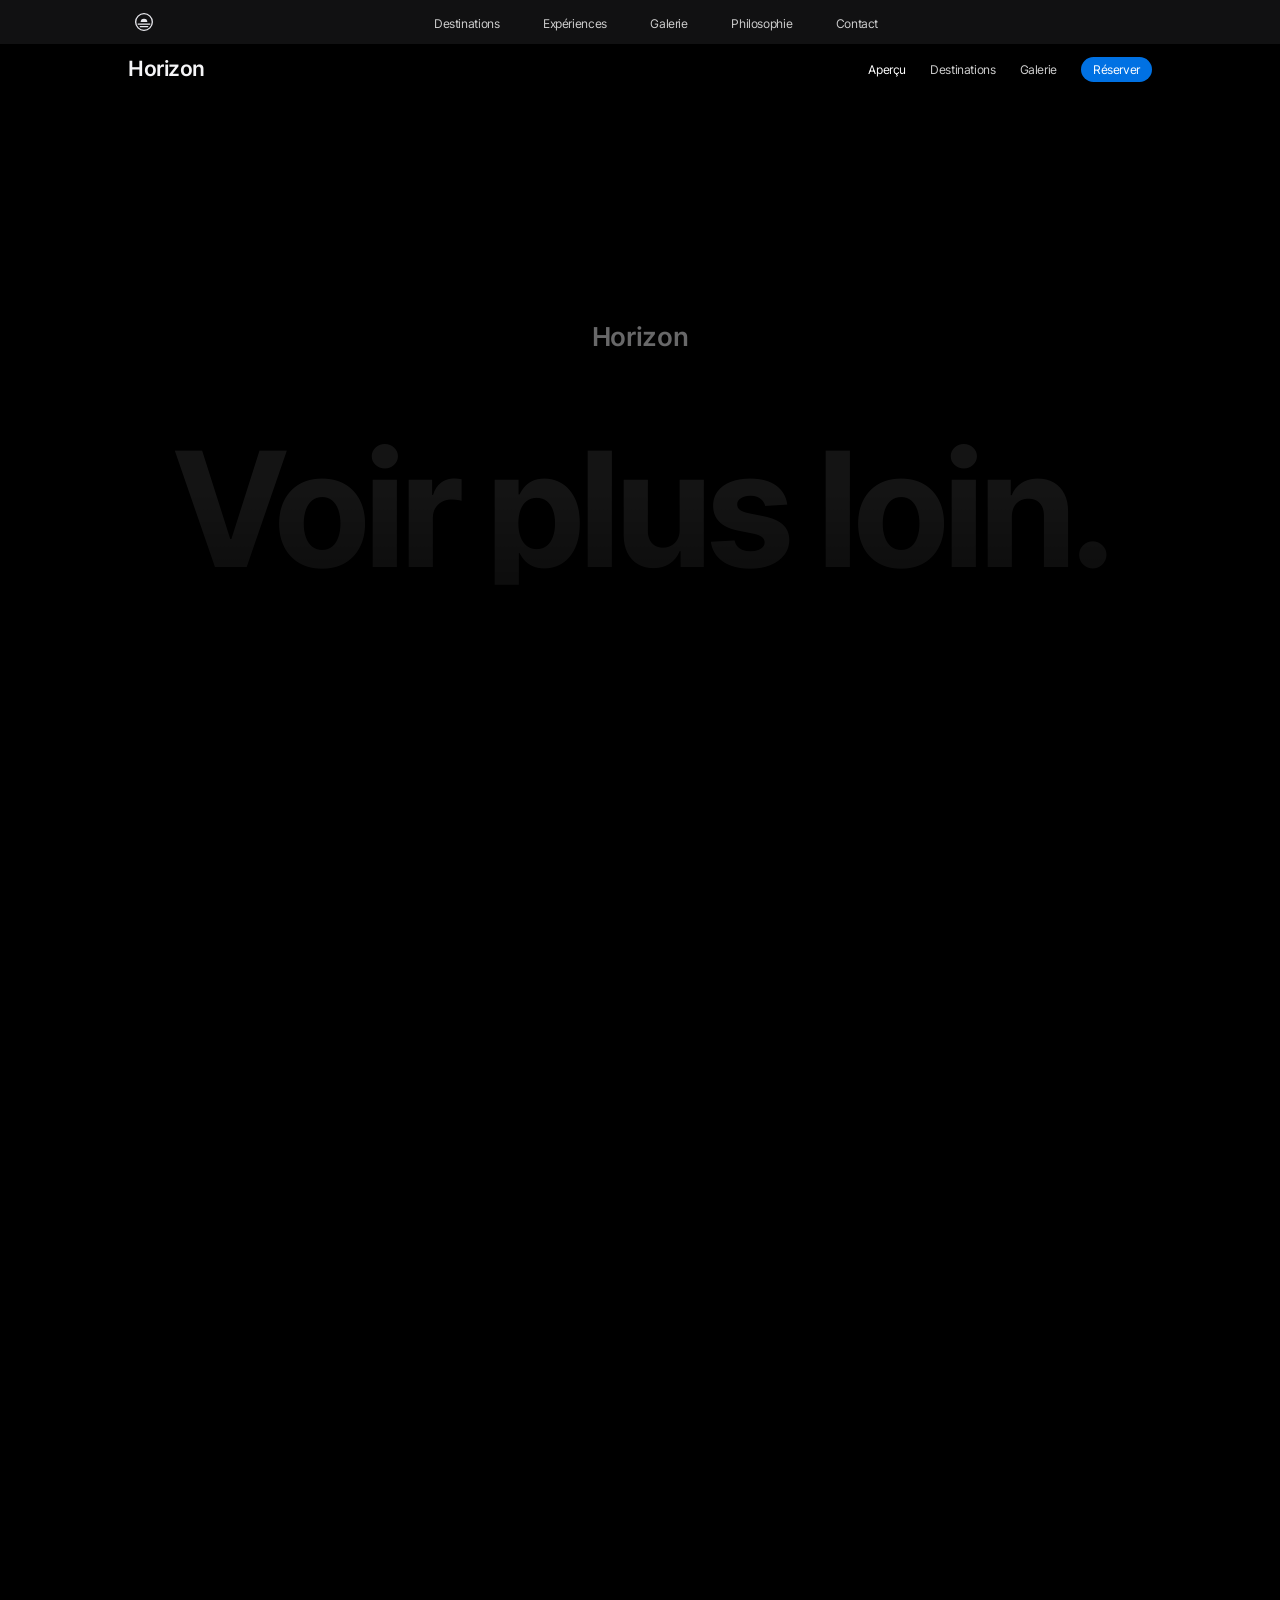
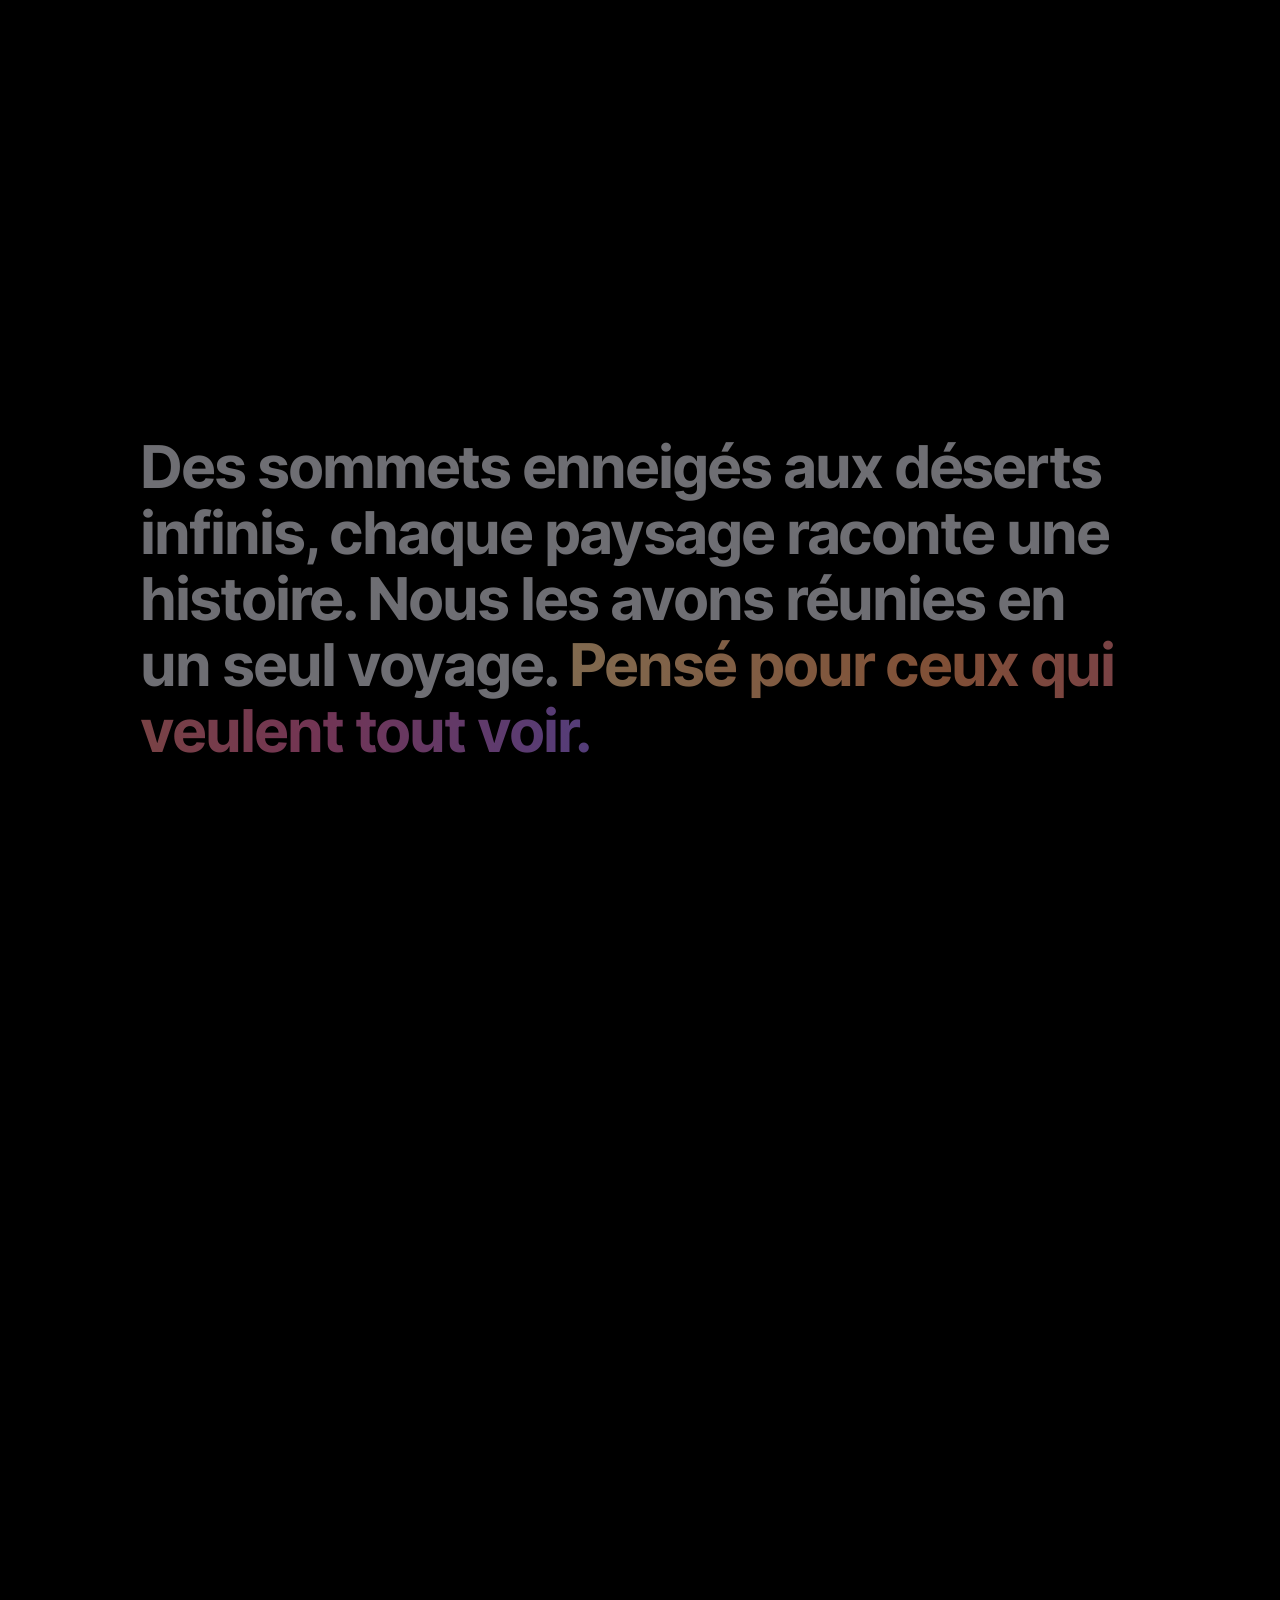
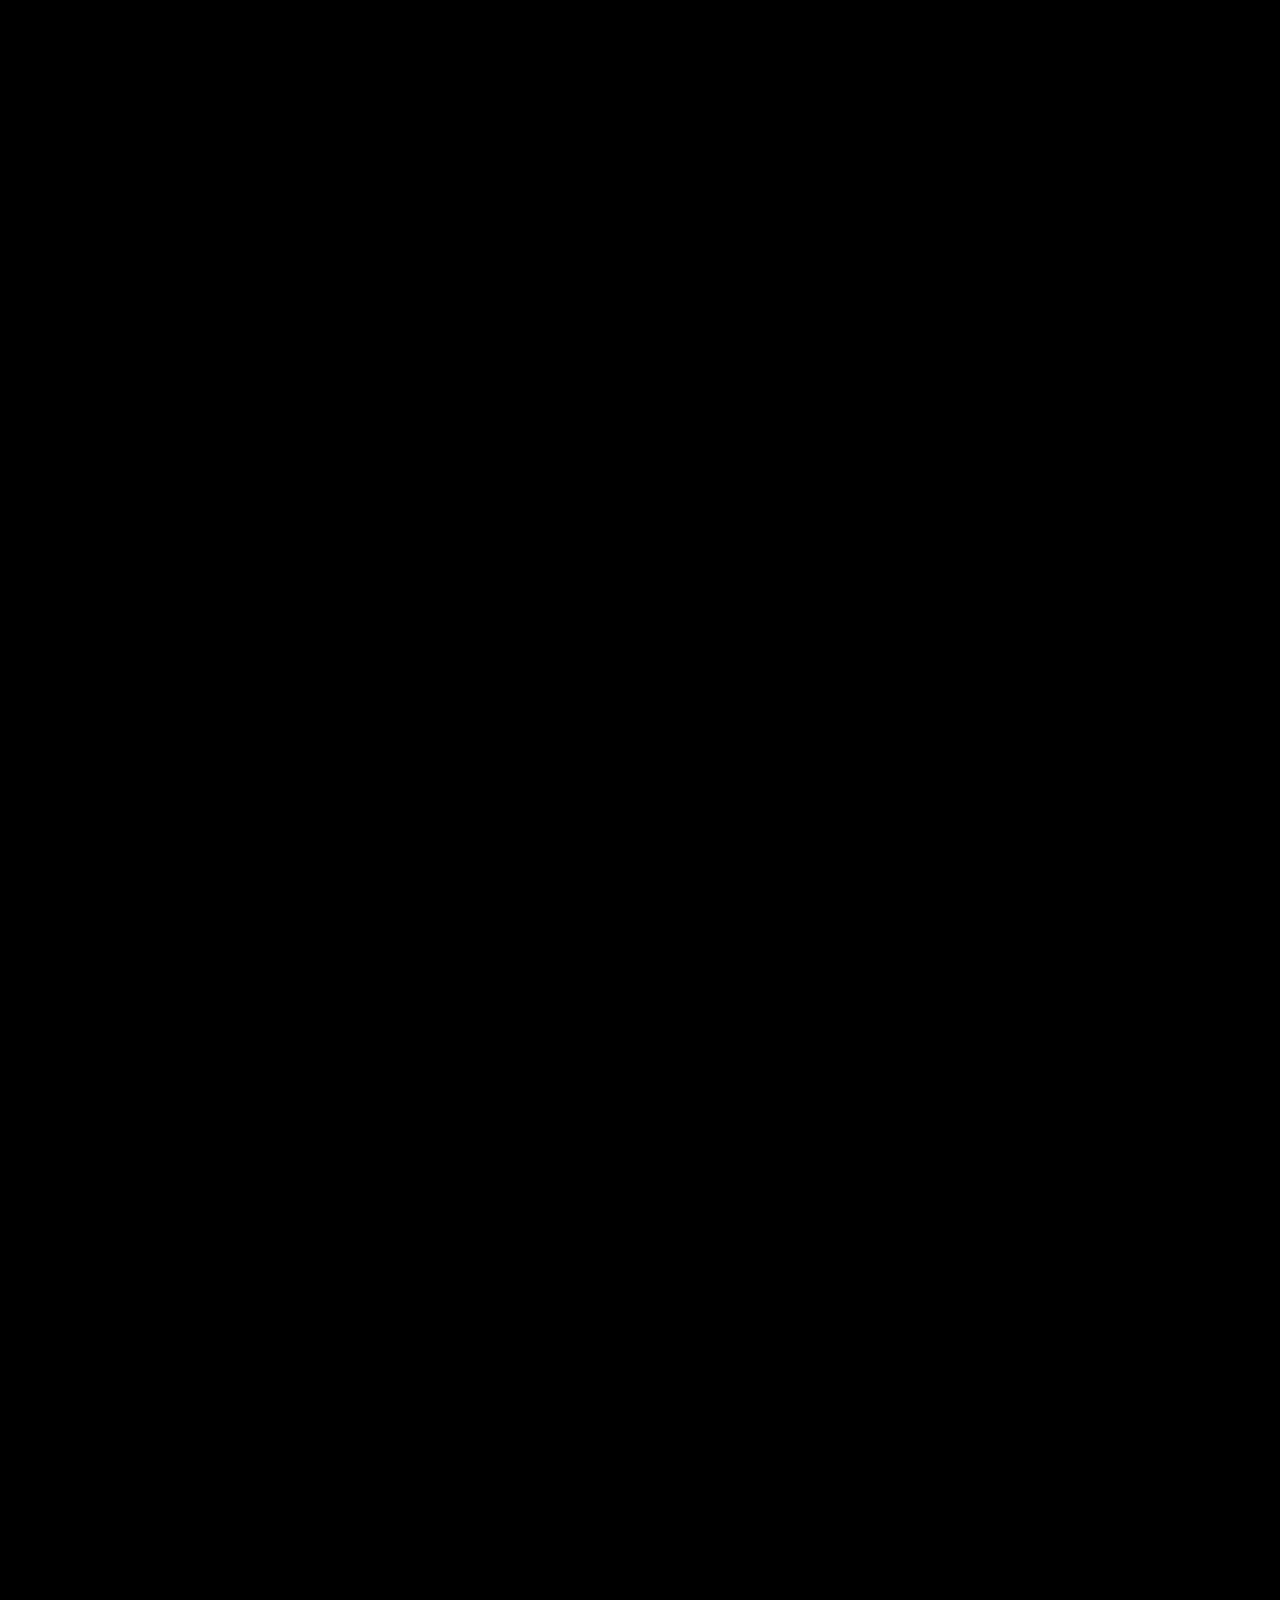
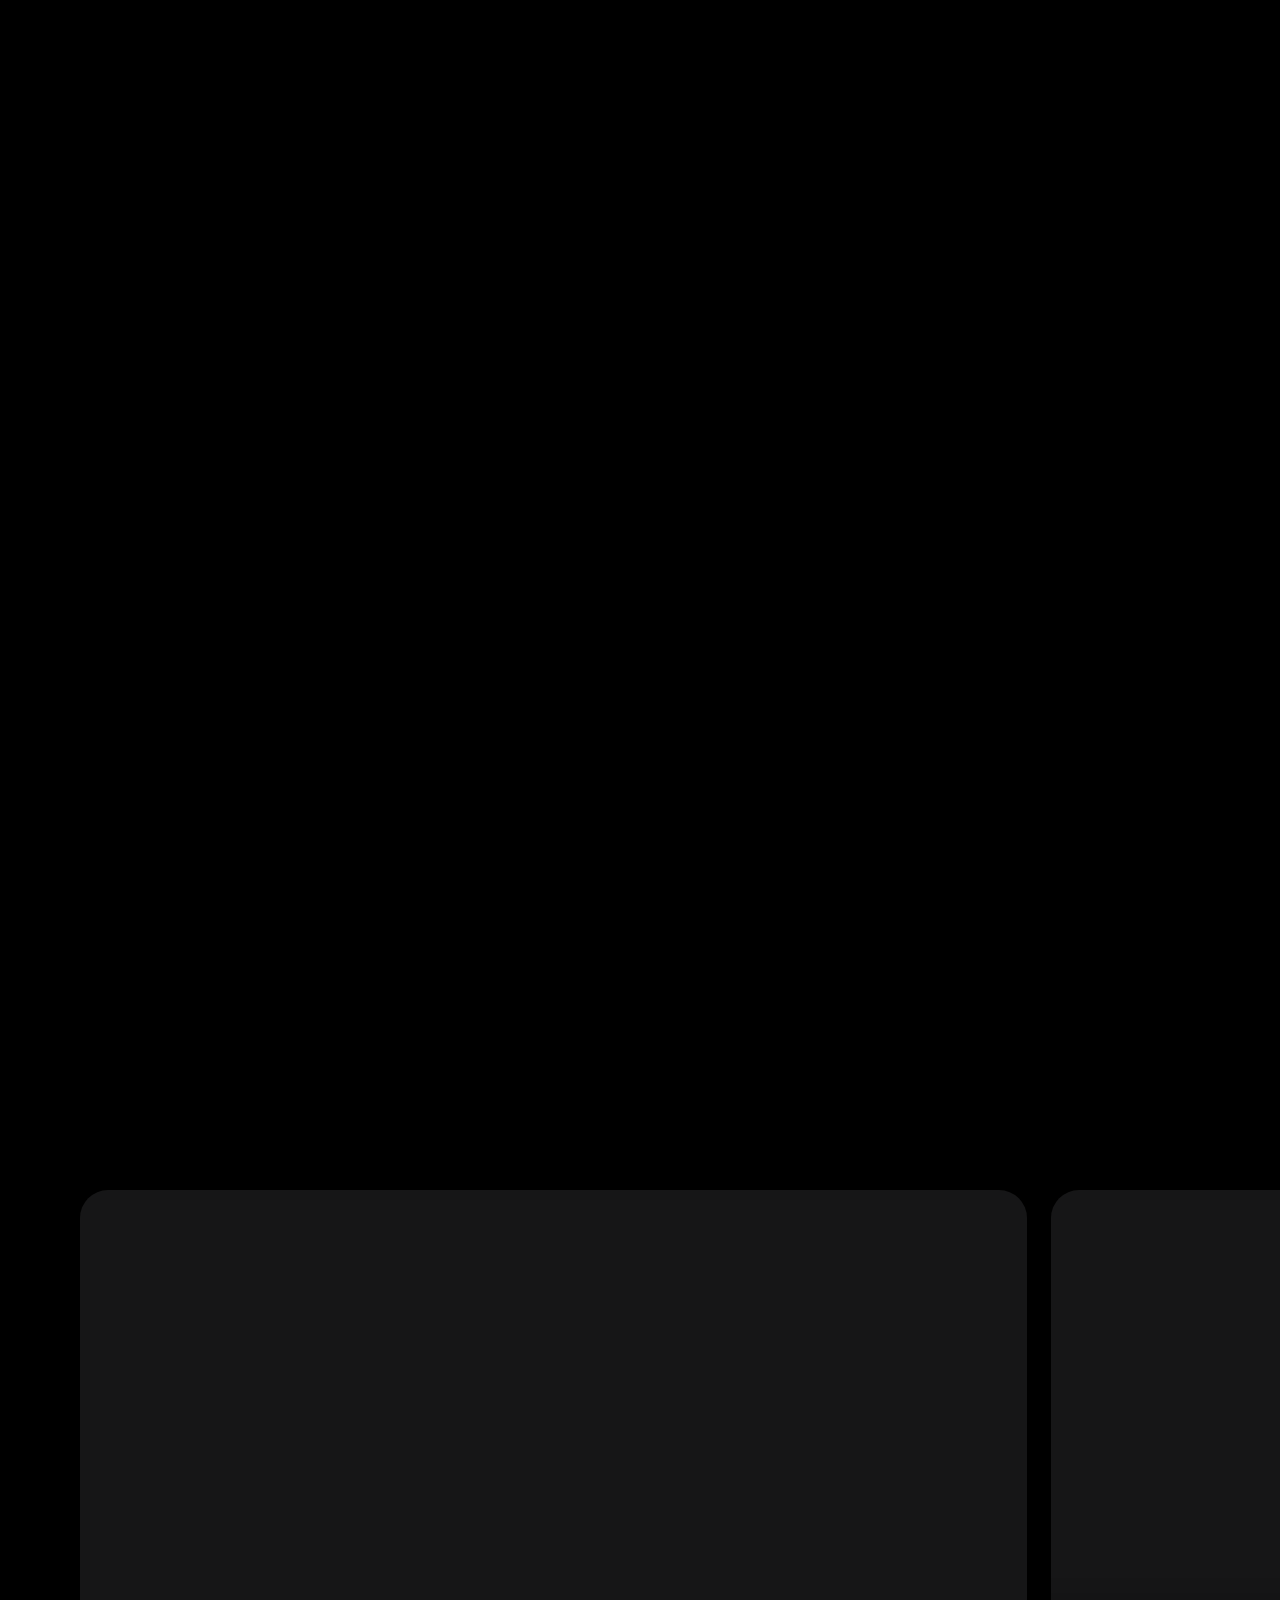
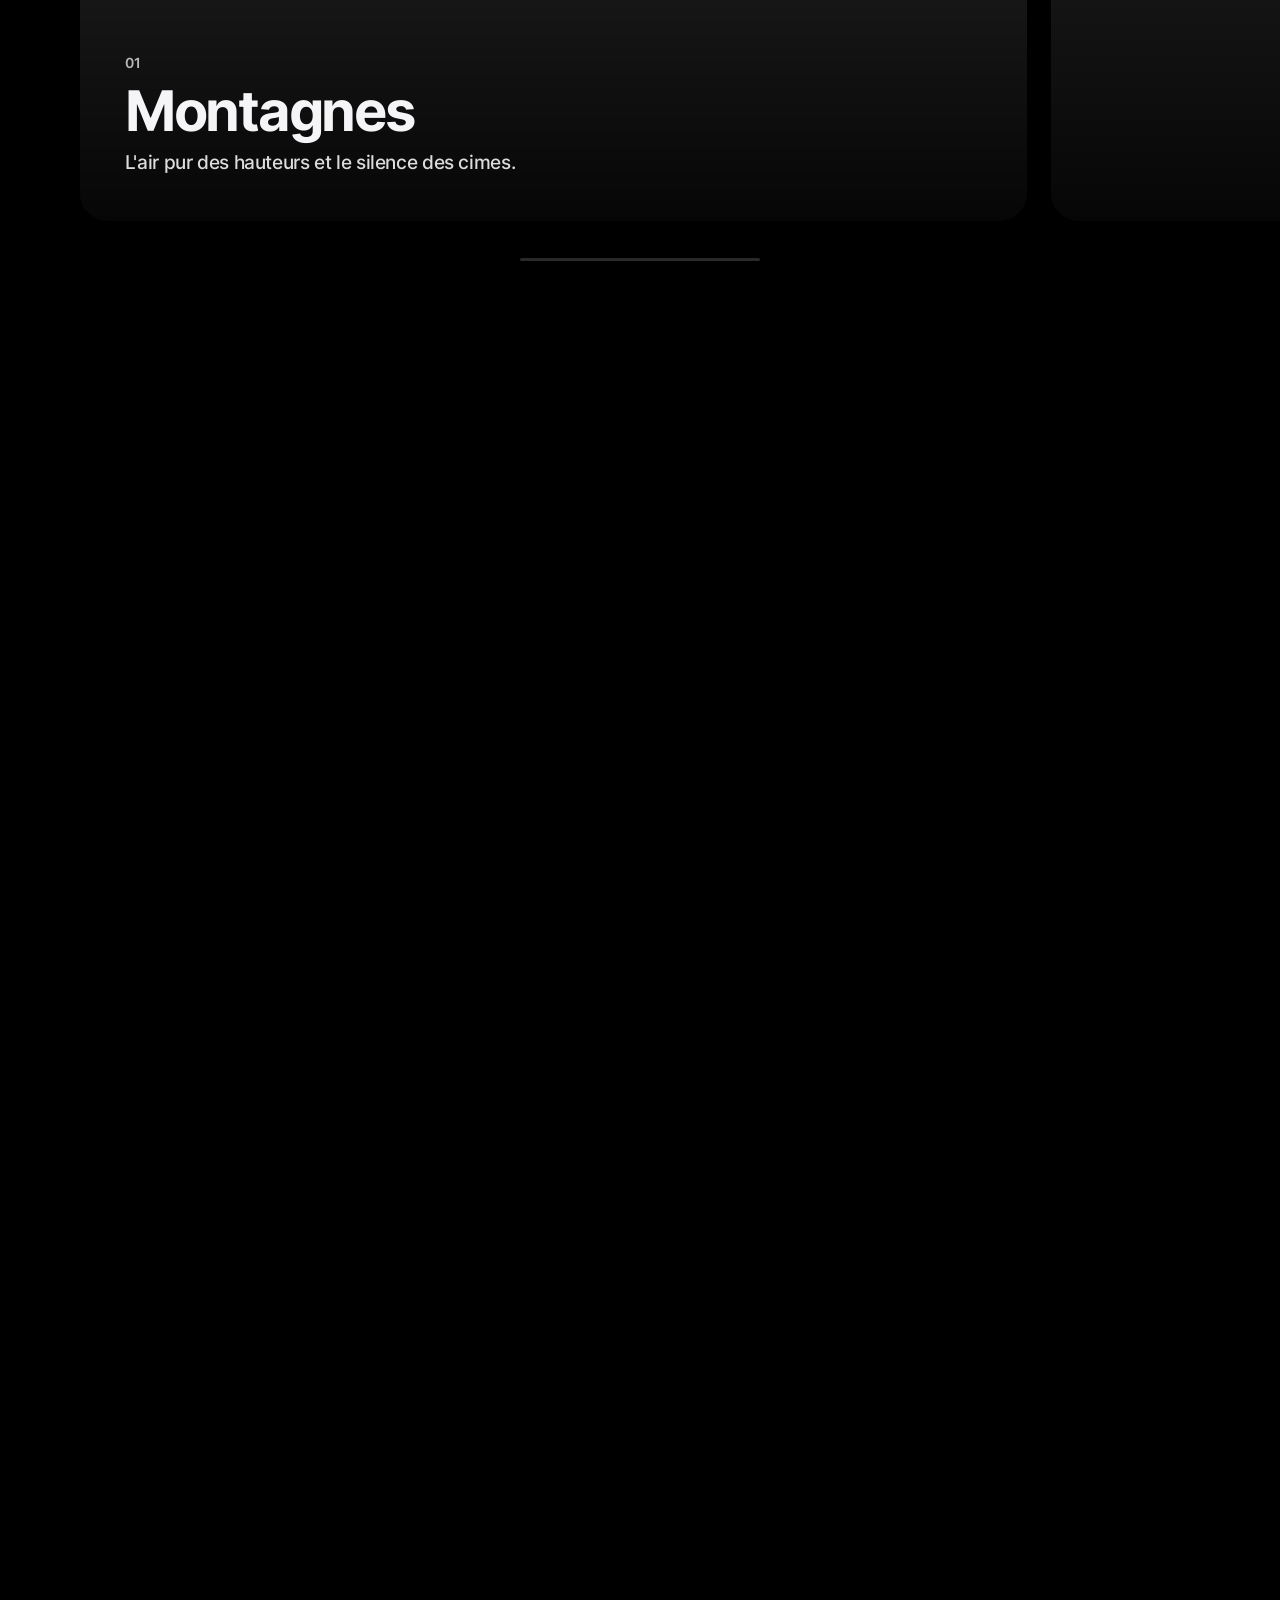
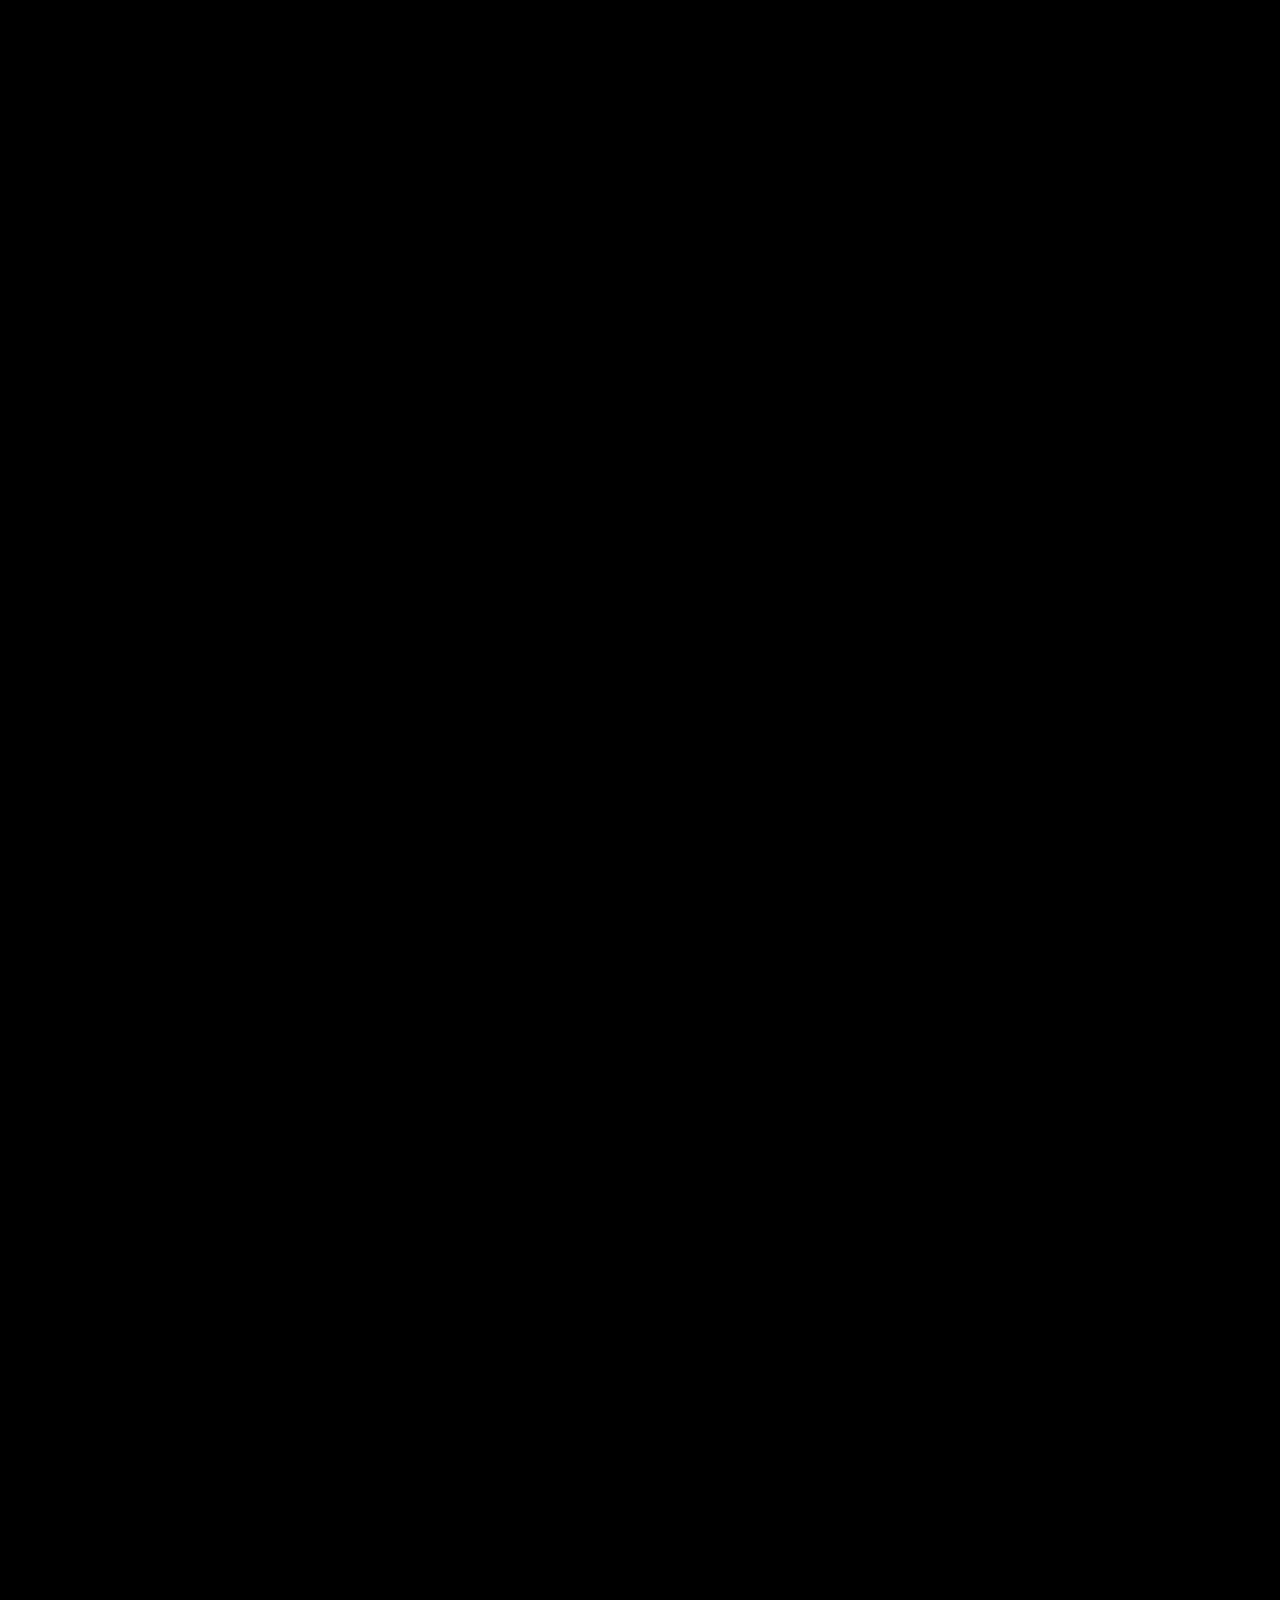
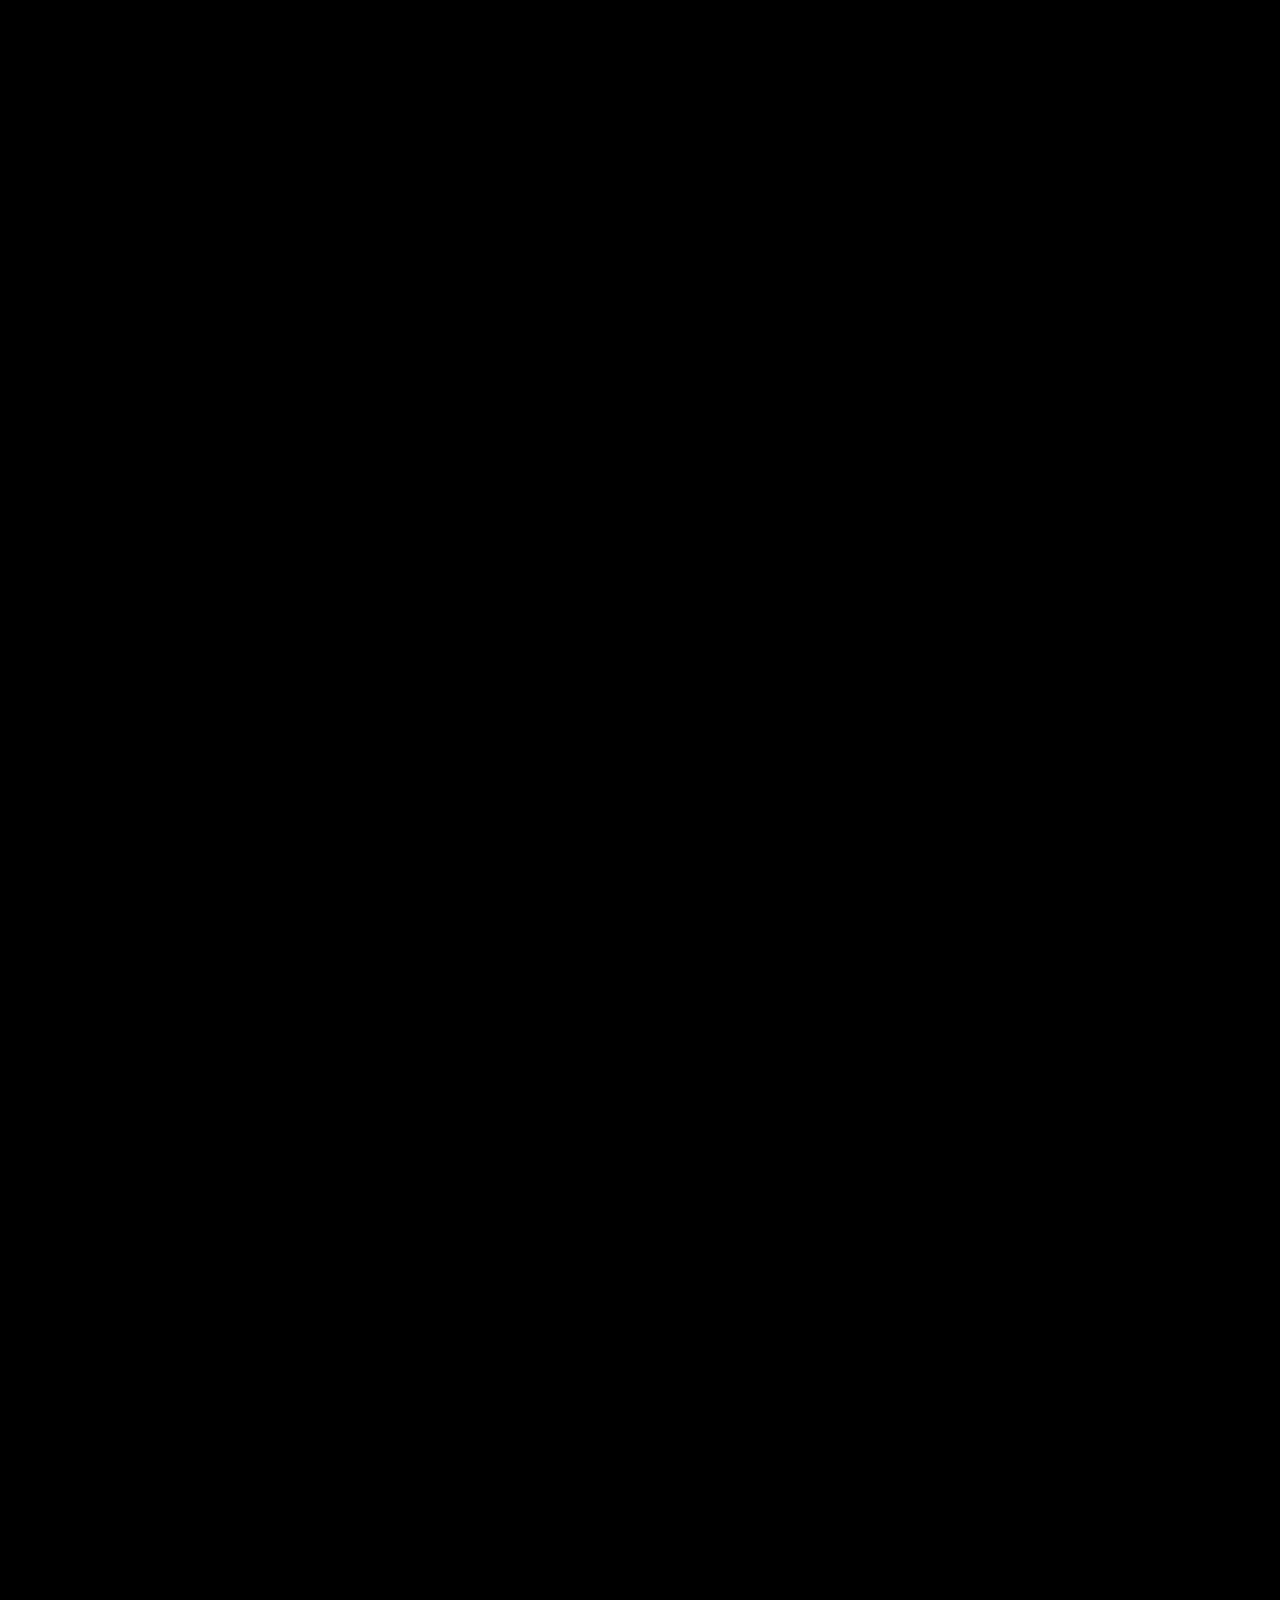
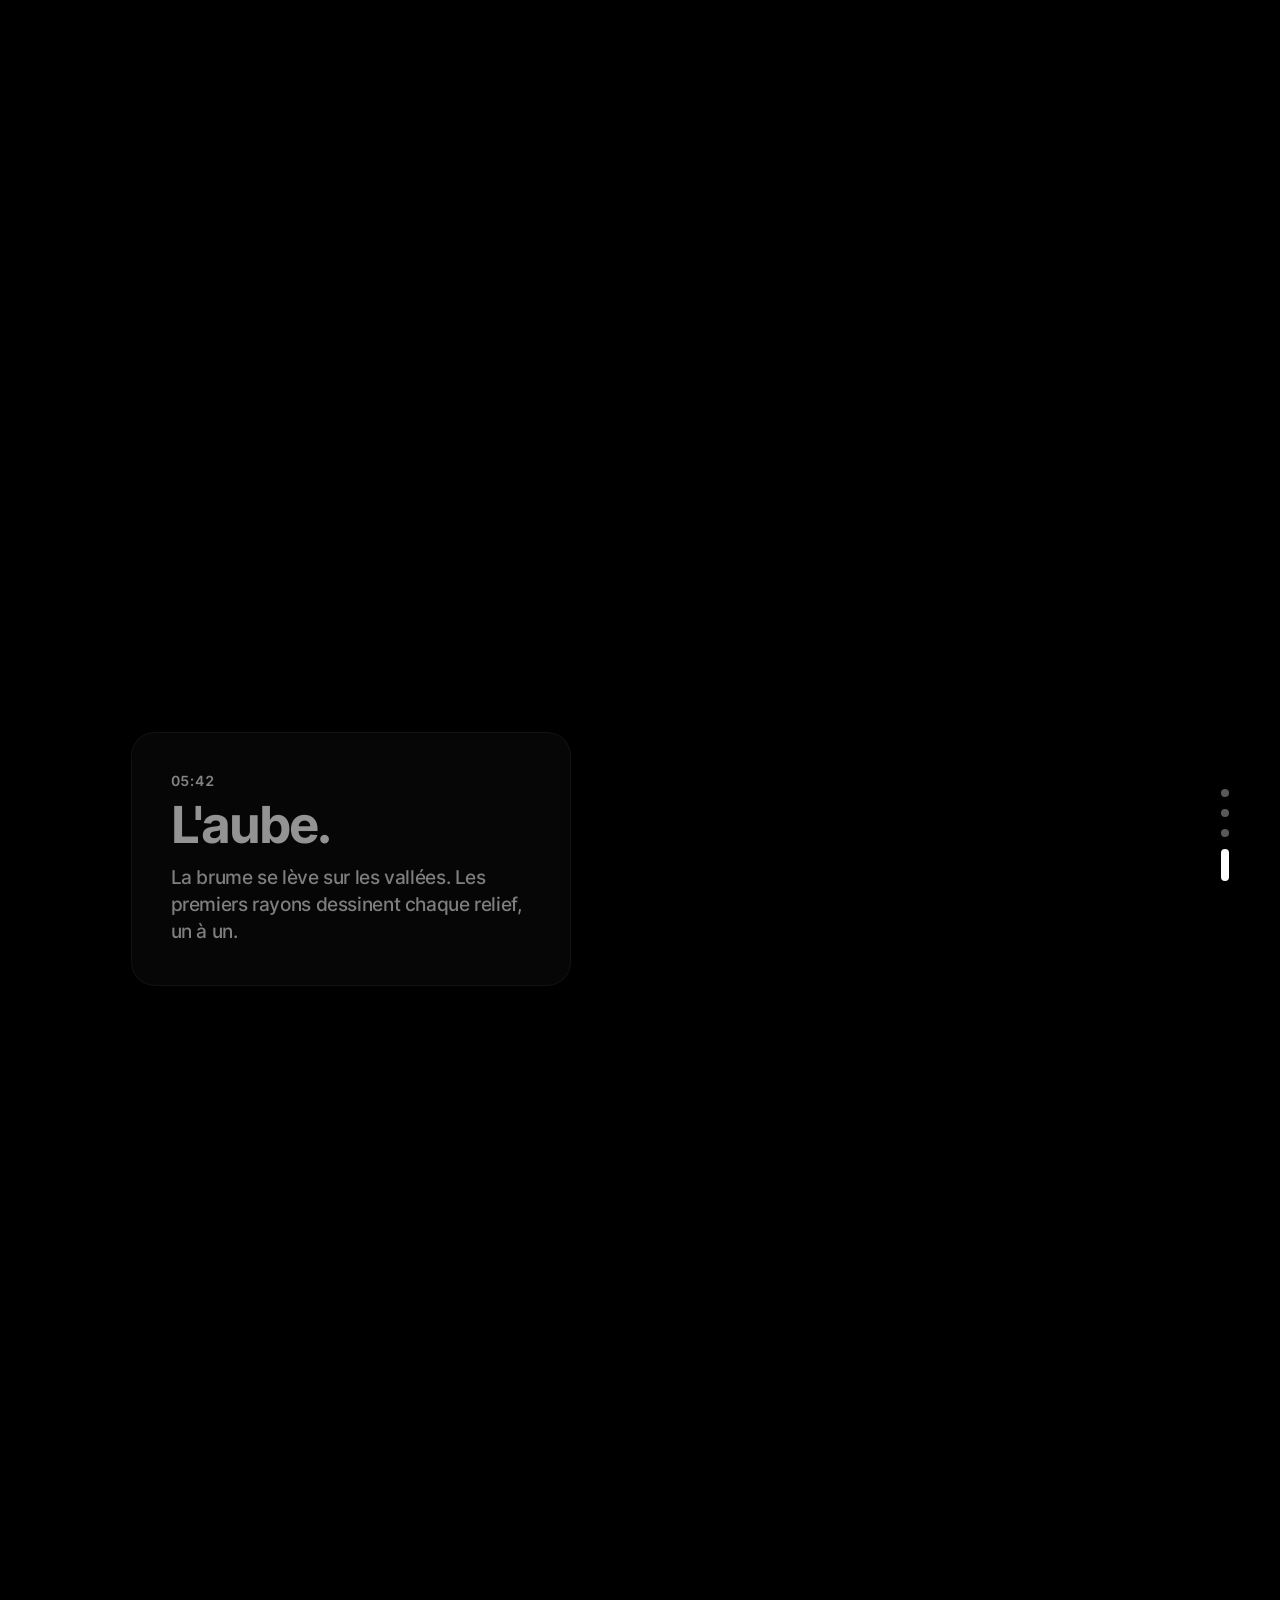
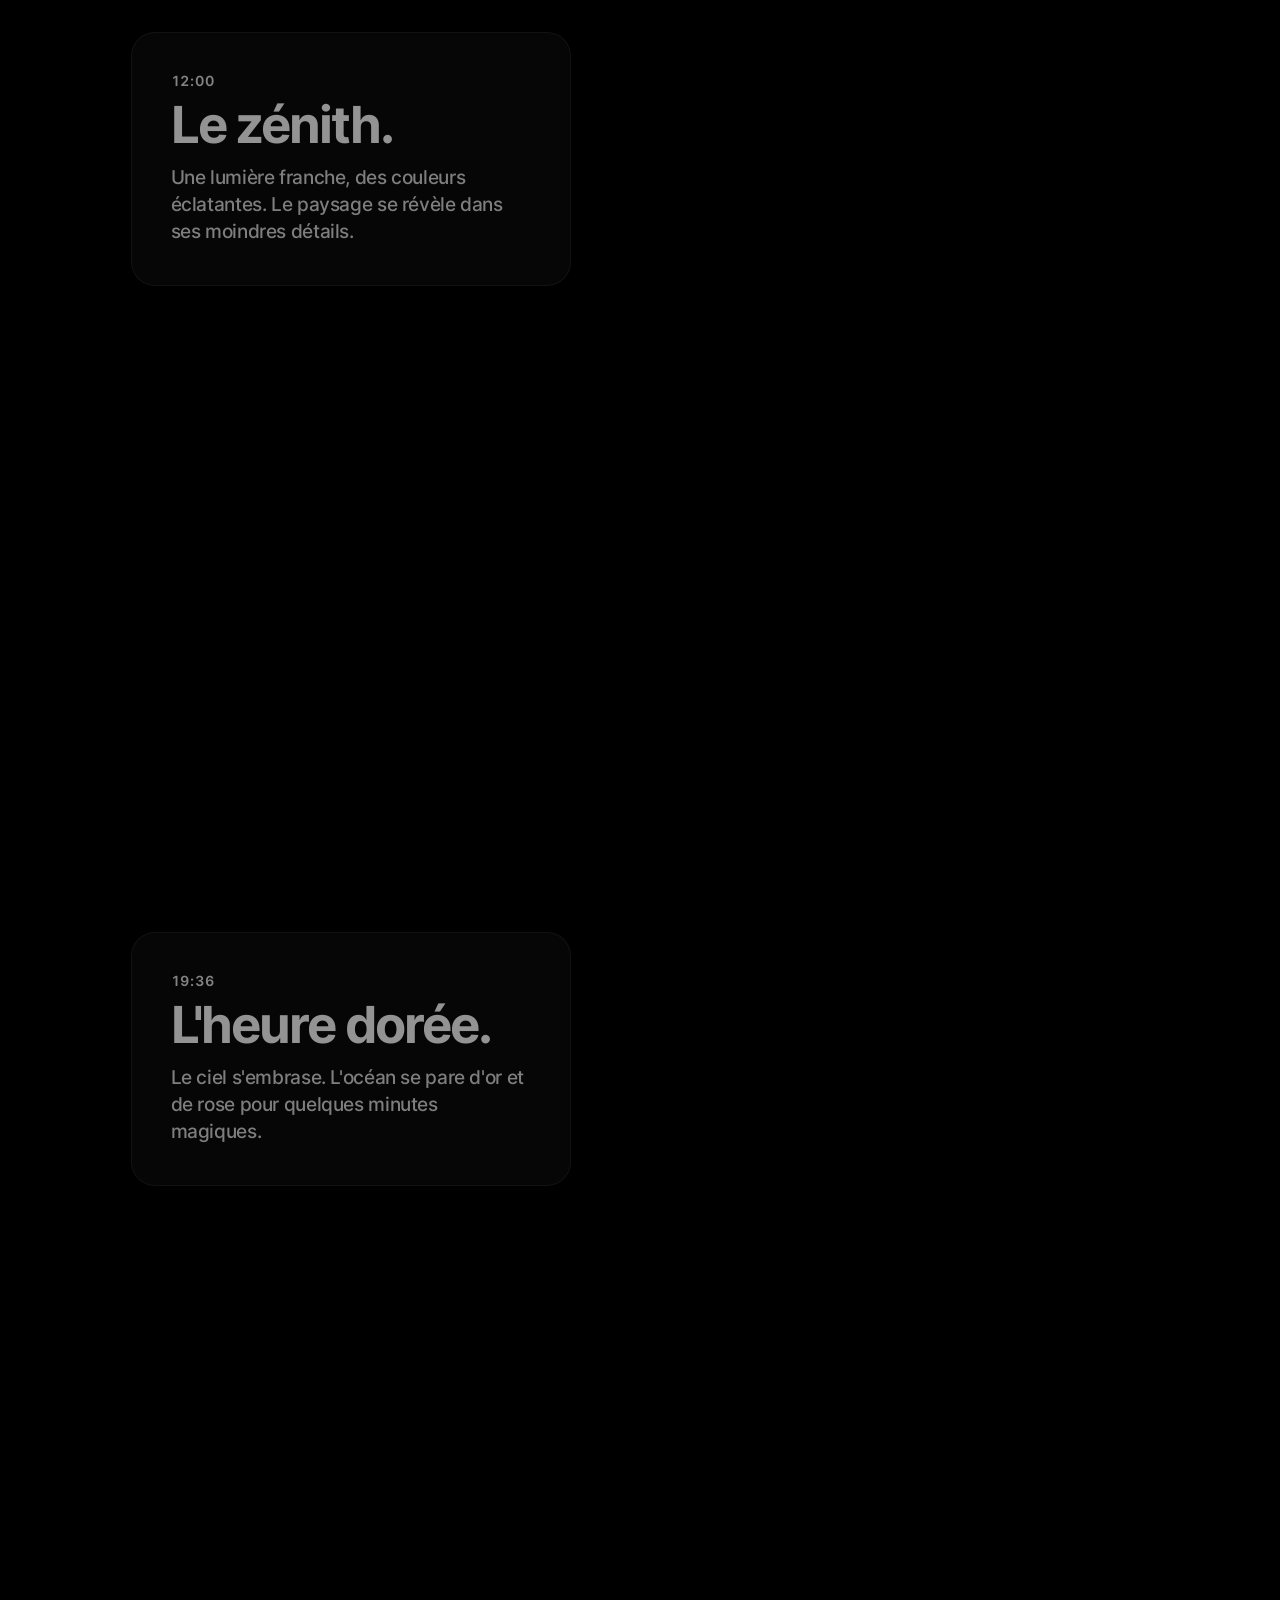
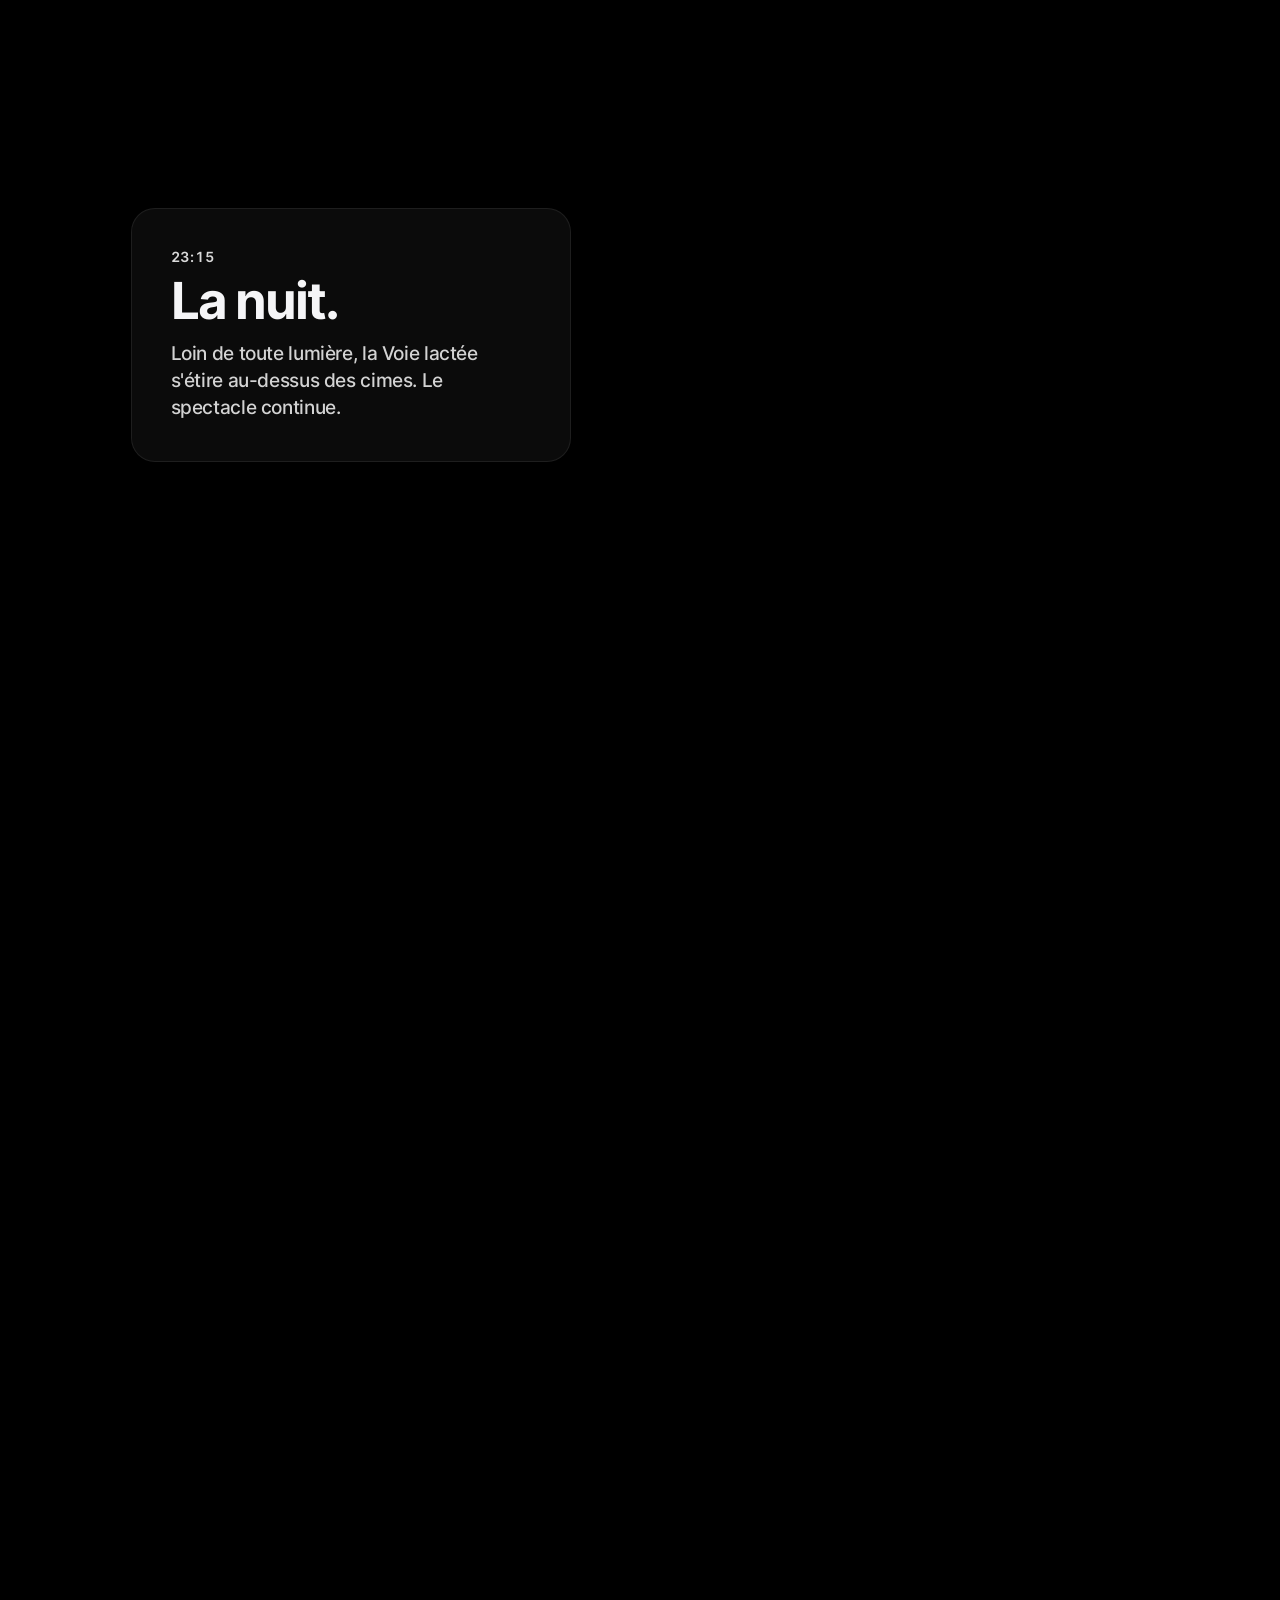
==== commit 95d4c2e2: "Prêt pour la publication : SEO, accessibilité, pages légales - Balises de partage (Open Graph, Twitt" ====
--- a/index.html
+++ b/index.html
@@ -4,21 +4,51 @@
   <meta charset="utf-8" />
   <meta name="viewport" content="width=device-width, initial-scale=1" />
   <title>Horizon — Voir plus loin</title>
-  <meta name="description" content="Horizon — des paysages à couper le souffle, des sommets enneigés aux déserts infinis." />
+  <meta name="description" content="Horizon : des sommets enneigés aux déserts infinis, une sélection de paysages et de voyages pensés pour ceux qui veulent tout voir." />
   <meta name="theme-color" content="#000000" />
+  <meta name="color-scheme" content="dark" />
+  <link rel="canonical" href="https://julien-sys78.github.io/horizon/" />
+
+  <!-- Partage sur les réseaux -->
+  <meta property="og:type" content="website" />
+  <meta property="og:locale" content="fr_FR" />
+  <meta property="og:site_name" content="Horizon" />
+  <meta property="og:title" content="Horizon — Voir plus loin" />
+  <meta property="og:description" content="Des sommets aux océans, le monde dans sa plus belle lumière." />
+  <meta property="og:url" content="https://julien-sys78.github.io/horizon/" />
+  <meta property="og:image" content="https://julien-sys78.github.io/horizon/og-image.jpg" />
+  <meta property="og:image:width" content="1200" />
+  <meta property="og:image:height" content="630" />
+  <meta property="og:image:alt" content="Sommets enneigés au-dessus d'une mer de nuages, avec le titre « Voir plus loin. »" />
+  <meta name="twitter:card" content="summary_large_image" />
+  <meta name="twitter:title" content="Horizon — Voir plus loin" />
+  <meta name="twitter:description" content="Des sommets aux océans, le monde dans sa plus belle lumière." />
+  <meta name="twitter:image" content="https://julien-sys78.github.io/horizon/og-image.jpg" />
+
+  <!-- Icônes -->
+  <link rel="icon" href="icons/icon.svg" type="image/svg+xml" />
+  <link rel="icon" href="icons/icon-32.png" sizes="32x32" type="image/png" />
+  <link rel="apple-touch-icon" href="icons/icon-180.png" />
+  <link rel="manifest" href="manifest.webmanifest" />
 
   <link rel="preconnect" href="https://images.unsplash.com" />
-  <link rel="preconnect" href="https://fonts.googleapis.com" />
-  <link rel="preconnect" href="https://fonts.gstatic.com" crossorigin />
-  <link href="https://fonts.googleapis.com/css2?family=Inter:wght@400;500;600;700&display=swap" rel="stylesheet" />
+  <link rel="preload" as="image" href="https://images.unsplash.com/photo-1506905925346-21bda4d32df4?auto=format&amp;fit=crop&amp;w=1600&amp;q=80"
+        imagesrcset="https://images.unsplash.com/photo-1506905925346-21bda4d32df4?auto=format&amp;fit=crop&amp;w=800&amp;q=80 800w, https://images.unsplash.com/photo-1506905925346-21bda4d32df4?auto=format&amp;fit=crop&amp;w=1600&amp;q=80 1600w, https://images.unsplash.com/photo-1506905925346-21bda4d32df4?auto=format&amp;fit=crop&amp;w=2400&amp;q=80 2400w"
+        imagesizes="100vw" fetchpriority="high" />
   <link rel="stylesheet" href="css/style.css" />
+
+  <!-- Données structurées -->
+  <script type="application/ld+json">
+  {"@context":"https://schema.org","@type":"WebSite","name":"Horizon","url":"https://julien-sys78.github.io/horizon/","inLanguage":"fr","description":"Des sommets aux océans, le monde dans sa plus belle lumière."}
+  </script>
 </head>
 <body>
+  <a class="skip" href="#contenu">Aller au contenu</a>
 
   <!-- ============ NAVIGATION GLOBALE ============ -->
   <header class="gnav">
     <nav class="gnav__inner" aria-label="Navigation principale">
-      <a href="#" class="gnav__logo" aria-label="Horizon — accueil">
+      <a href="./" class="gnav__logo" aria-label="Horizon — accueil">
         <svg viewBox="0 0 24 24" width="20" height="20" aria-hidden="true">
           <circle cx="12" cy="12" r="10" fill="none" stroke="currentColor" stroke-width="1.6" />
           <path d="M5 14.5h14M7.5 17.5h9" stroke="currentColor" stroke-width="1.6" stroke-linecap="round" />
@@ -33,9 +63,6 @@
         <li><a href="#contact">Contact</a></li>
       </ul>
       <div class="gnav__actions">
-        <button class="gnav__icon" aria-label="Rechercher">
-          <svg viewBox="0 0 24 24" width="16" height="16" aria-hidden="true"><circle cx="10.5" cy="10.5" r="6.5" fill="none" stroke="currentColor" stroke-width="1.8"/><path d="m15.5 15.5 5 5" stroke="currentColor" stroke-width="1.8" stroke-linecap="round"/></svg>
-        </button>
         <button class="gnav__burger" aria-label="Ouvrir le menu" aria-expanded="false" aria-controls="mobile-menu">
           <span></span><span></span>
         </button>
@@ -55,7 +82,7 @@
   <!-- ============ NAVIGATION LOCALE (sticky) ============ -->
   <div class="lnav">
     <div class="lnav__inner">
-      <a href="#" class="lnav__title">Horizon</a>
+      <a href="./" class="lnav__title">Horizon</a>
       <div class="lnav__right">
         <a href="#apercu" class="lnav__link is-current">Aperçu</a>
         <a href="#destinations" class="lnav__link">Destinations</a>
@@ -65,12 +92,14 @@
     </div>
   </div>
 
-  <main>
+  <main id="contenu" tabindex="-1">
 
     <!-- ============ HERO ============ -->
     <section class="hero" id="apercu">
       <div class="hero__media">
-        <img src="https://images.unsplash.com/photo-1506905925346-21bda4d32df4?auto=format&fit=crop&w=2400&q=80"
+        <img src="https://images.unsplash.com/photo-1506905925346-21bda4d32df4?auto=format&amp;fit=crop&amp;w=1200&amp;q=80"
+             srcset="https://images.unsplash.com/photo-1506905925346-21bda4d32df4?auto=format&amp;fit=crop&amp;w=480&amp;q=80 480w, https://images.unsplash.com/photo-1506905925346-21bda4d32df4?auto=format&amp;fit=crop&amp;w=800&amp;q=80 800w, https://images.unsplash.com/photo-1506905925346-21bda4d32df4?auto=format&amp;fit=crop&amp;w=1200&amp;q=80 1200w, https://images.unsplash.com/photo-1506905925346-21bda4d32df4?auto=format&amp;fit=crop&amp;w=1600&amp;q=80 1600w, https://images.unsplash.com/photo-1506905925346-21bda4d32df4?auto=format&amp;fit=crop&amp;w=2400&amp;q=80 2400w"
+             sizes="100vw"
              alt="Sommets émergeant d'une mer de nuages au lever du soleil" fetchpriority="high" />
       </div>
       <div class="hero__shade"></div>
@@ -98,8 +127,10 @@
     <!-- ============ IMAGE QUI S'OUVRE ============ -->
     <section class="expand">
       <div class="expand__frame">
-        <img src="https://images.unsplash.com/photo-1501785888041-af3ef285b470?auto=format&fit=crop&w=2400&q=80"
-             alt="Lac turquoise entouré de montagnes" loading="lazy" />
+        <img src="https://images.unsplash.com/photo-1501785888041-af3ef285b470?auto=format&amp;fit=crop&amp;w=1200&amp;q=80"
+             srcset="https://images.unsplash.com/photo-1501785888041-af3ef285b470?auto=format&amp;fit=crop&amp;w=480&amp;q=80 480w, https://images.unsplash.com/photo-1501785888041-af3ef285b470?auto=format&amp;fit=crop&amp;w=800&amp;q=80 800w, https://images.unsplash.com/photo-1501785888041-af3ef285b470?auto=format&amp;fit=crop&amp;w=1200&amp;q=80 1200w, https://images.unsplash.com/photo-1501785888041-af3ef285b470?auto=format&amp;fit=crop&amp;w=1600&amp;q=80 1600w, https://images.unsplash.com/photo-1501785888041-af3ef285b470?auto=format&amp;fit=crop&amp;w=2400&amp;q=80 2400w"
+             sizes="100vw"
+             alt="Lac turquoise entouré de montagnes" loading="lazy" decoding="async" />
       </div>
       <div class="expand__text">
         <p class="eyebrow">Lacs d'altitude</p>
@@ -137,27 +168,39 @@
       <div class="hscroll__viewport">
         <div class="hscroll__track">
           <article class="hcard">
-            <div class="hcard__media"><img src="https://images.unsplash.com/photo-1454496522488-7a8e488e8606?auto=format&fit=crop&w=1800&q=80" alt="Chaîne de montagnes enneigées" loading="lazy" /></div>
+            <div class="hcard__media"><img src="https://images.unsplash.com/photo-1454496522488-7a8e488e8606?auto=format&amp;fit=crop&amp;w=1200&amp;q=80"
+             srcset="https://images.unsplash.com/photo-1454496522488-7a8e488e8606?auto=format&amp;fit=crop&amp;w=480&amp;q=80 480w, https://images.unsplash.com/photo-1454496522488-7a8e488e8606?auto=format&amp;fit=crop&amp;w=800&amp;q=80 800w, https://images.unsplash.com/photo-1454496522488-7a8e488e8606?auto=format&amp;fit=crop&amp;w=1200&amp;q=80 1200w, https://images.unsplash.com/photo-1454496522488-7a8e488e8606?auto=format&amp;fit=crop&amp;w=1600&amp;q=80 1600w"
+             sizes="(max-width: 767px) 90vw, 75vw" alt="Chaîne de montagnes enneigées" loading="lazy" decoding="async" /></div>
             <div class="hcard__body"><span class="hcard__num">01</span><h3>Montagnes</h3><p>L'air pur des hauteurs et le silence des cimes.</p></div>
           </article>
           <article class="hcard">
-            <div class="hcard__media"><img src="https://images.unsplash.com/photo-1505142468610-359e7d316be0?auto=format&fit=crop&w=1800&q=80" alt="Vague turquoise vue du ciel sur une plage" loading="lazy" /></div>
+            <div class="hcard__media"><img src="https://images.unsplash.com/photo-1505142468610-359e7d316be0?auto=format&amp;fit=crop&amp;w=1200&amp;q=80"
+             srcset="https://images.unsplash.com/photo-1505142468610-359e7d316be0?auto=format&amp;fit=crop&amp;w=480&amp;q=80 480w, https://images.unsplash.com/photo-1505142468610-359e7d316be0?auto=format&amp;fit=crop&amp;w=800&amp;q=80 800w, https://images.unsplash.com/photo-1505142468610-359e7d316be0?auto=format&amp;fit=crop&amp;w=1200&amp;q=80 1200w, https://images.unsplash.com/photo-1505142468610-359e7d316be0?auto=format&amp;fit=crop&amp;w=1600&amp;q=80 1600w"
+             sizes="(max-width: 767px) 90vw, 75vw" alt="Vague turquoise vue du ciel sur une plage" loading="lazy" decoding="async" /></div>
             <div class="hcard__body"><span class="hcard__num">02</span><h3>Océans</h3><p>Le rythme des marées, la lumière infinie du large.</p></div>
           </article>
           <article class="hcard">
-            <div class="hcard__media"><img src="https://images.unsplash.com/photo-1509316785289-025f5b846b35?auto=format&fit=crop&w=1800&q=80" alt="Désert de roches rouges sous un ciel bleu" loading="lazy" /></div>
+            <div class="hcard__media"><img src="https://images.unsplash.com/photo-1509316785289-025f5b846b35?auto=format&amp;fit=crop&amp;w=1200&amp;q=80"
+             srcset="https://images.unsplash.com/photo-1509316785289-025f5b846b35?auto=format&amp;fit=crop&amp;w=480&amp;q=80 480w, https://images.unsplash.com/photo-1509316785289-025f5b846b35?auto=format&amp;fit=crop&amp;w=800&amp;q=80 800w, https://images.unsplash.com/photo-1509316785289-025f5b846b35?auto=format&amp;fit=crop&amp;w=1200&amp;q=80 1200w, https://images.unsplash.com/photo-1509316785289-025f5b846b35?auto=format&amp;fit=crop&amp;w=1600&amp;q=80 1600w"
+             sizes="(max-width: 767px) 90vw, 75vw" alt="Désert de roches rouges sous un ciel bleu" loading="lazy" decoding="async" /></div>
             <div class="hcard__body"><span class="hcard__num">03</span><h3>Déserts</h3><p>Des couleurs de feu et des nuits constellées.</p></div>
           </article>
           <article class="hcard">
-            <div class="hcard__media"><img src="https://images.unsplash.com/photo-1482192596544-9eb780fc7f66?auto=format&fit=crop&w=1800&q=80" alt="Forêt dense noyée dans la brume, vue du ciel" loading="lazy" /></div>
+            <div class="hcard__media"><img src="https://images.unsplash.com/photo-1482192596544-9eb780fc7f66?auto=format&amp;fit=crop&amp;w=1200&amp;q=80"
+             srcset="https://images.unsplash.com/photo-1482192596544-9eb780fc7f66?auto=format&amp;fit=crop&amp;w=480&amp;q=80 480w, https://images.unsplash.com/photo-1482192596544-9eb780fc7f66?auto=format&amp;fit=crop&amp;w=800&amp;q=80 800w, https://images.unsplash.com/photo-1482192596544-9eb780fc7f66?auto=format&amp;fit=crop&amp;w=1200&amp;q=80 1200w, https://images.unsplash.com/photo-1482192596544-9eb780fc7f66?auto=format&amp;fit=crop&amp;w=1600&amp;q=80 1600w"
+             sizes="(max-width: 767px) 90vw, 75vw" alt="Forêt dense noyée dans la brume, vue du ciel" loading="lazy" decoding="async" /></div>
             <div class="hcard__body"><span class="hcard__num">04</span><h3>Forêts</h3><p>Des canopées millénaires baignées de brume.</p></div>
           </article>
           <article class="hcard">
-            <div class="hcard__media"><img src="https://images.unsplash.com/photo-1476514525535-07fb3b4ae5f1?auto=format&fit=crop&w=1800&q=80" alt="Barque sur un lac alpin émeraude" loading="lazy" /></div>
+            <div class="hcard__media"><img src="https://images.unsplash.com/photo-1476514525535-07fb3b4ae5f1?auto=format&amp;fit=crop&amp;w=1200&amp;q=80"
+             srcset="https://images.unsplash.com/photo-1476514525535-07fb3b4ae5f1?auto=format&amp;fit=crop&amp;w=480&amp;q=80 480w, https://images.unsplash.com/photo-1476514525535-07fb3b4ae5f1?auto=format&amp;fit=crop&amp;w=800&amp;q=80 800w, https://images.unsplash.com/photo-1476514525535-07fb3b4ae5f1?auto=format&amp;fit=crop&amp;w=1200&amp;q=80 1200w, https://images.unsplash.com/photo-1476514525535-07fb3b4ae5f1?auto=format&amp;fit=crop&amp;w=1600&amp;q=80 1600w"
+             sizes="(max-width: 767px) 90vw, 75vw" alt="Barque sur un lac alpin émeraude" loading="lazy" decoding="async" /></div>
             <div class="hcard__body"><span class="hcard__num">05</span><h3>Lacs</h3><p>Des miroirs d'émeraude au pied des falaises.</p></div>
           </article>
           <article class="hcard">
-            <div class="hcard__media"><img src="https://images.unsplash.com/photo-1483347756197-71ef80e95f73?auto=format&fit=crop&w=1800&q=80" alt="Aurore boréale verte au-dessus d'une forêt" loading="lazy" /></div>
+            <div class="hcard__media"><img src="https://images.unsplash.com/photo-1483347756197-71ef80e95f73?auto=format&amp;fit=crop&amp;w=1200&amp;q=80"
+             srcset="https://images.unsplash.com/photo-1483347756197-71ef80e95f73?auto=format&amp;fit=crop&amp;w=480&amp;q=80 480w, https://images.unsplash.com/photo-1483347756197-71ef80e95f73?auto=format&amp;fit=crop&amp;w=800&amp;q=80 800w, https://images.unsplash.com/photo-1483347756197-71ef80e95f73?auto=format&amp;fit=crop&amp;w=1200&amp;q=80 1200w, https://images.unsplash.com/photo-1483347756197-71ef80e95f73?auto=format&amp;fit=crop&amp;w=1600&amp;q=80 1600w"
+             sizes="(max-width: 767px) 90vw, 75vw" alt="Aurore boréale verte au-dessus d'une forêt" loading="lazy" decoding="async" /></div>
             <div class="hcard__body"><span class="hcard__num">06</span><h3>Aurores</h3><p>Quand le ciel du Nord se met à danser.</p></div>
           </article>
         </div>
@@ -170,10 +213,18 @@
     <section class="chapters" id="experiences">
       <div class="chapters__sticky">
         <div class="chapters__media">
-          <img class="is-active" src="https://images.unsplash.com/photo-1500534314209-a25ddb2bd429?auto=format&fit=crop&w=2400&q=80" alt="Collines superposées dans la brume de l'aube" loading="lazy" />
-          <img src="https://images.unsplash.com/photo-1464822759023-fed622ff2c3b?auto=format&fit=crop&w=2400&q=80" alt="Montagnes et lac en pleine journée" loading="lazy" />
-          <img src="https://images.unsplash.com/photo-1507525428034-b723cf961d3e?auto=format&fit=crop&w=2400&q=80" alt="Plage tropicale au coucher du soleil" loading="lazy" />
-          <img src="https://images.unsplash.com/photo-1519681393784-d120267933ba?auto=format&fit=crop&w=2400&q=80" alt="Voie lactée au-dessus de montagnes enneigées" loading="lazy" />
+          <img class="is-active" src="https://images.unsplash.com/photo-1500534314209-a25ddb2bd429?auto=format&amp;fit=crop&amp;w=1200&amp;q=80"
+             srcset="https://images.unsplash.com/photo-1500534314209-a25ddb2bd429?auto=format&amp;fit=crop&amp;w=480&amp;q=80 480w, https://images.unsplash.com/photo-1500534314209-a25ddb2bd429?auto=format&amp;fit=crop&amp;w=800&amp;q=80 800w, https://images.unsplash.com/photo-1500534314209-a25ddb2bd429?auto=format&amp;fit=crop&amp;w=1200&amp;q=80 1200w, https://images.unsplash.com/photo-1500534314209-a25ddb2bd429?auto=format&amp;fit=crop&amp;w=1600&amp;q=80 1600w, https://images.unsplash.com/photo-1500534314209-a25ddb2bd429?auto=format&amp;fit=crop&amp;w=2400&amp;q=80 2400w"
+             sizes="100vw" alt="Collines superposées dans la brume de l'aube" loading="lazy" decoding="async" />
+          <img src="https://images.unsplash.com/photo-1464822759023-fed622ff2c3b?auto=format&amp;fit=crop&amp;w=1200&amp;q=80"
+             srcset="https://images.unsplash.com/photo-1464822759023-fed622ff2c3b?auto=format&amp;fit=crop&amp;w=480&amp;q=80 480w, https://images.unsplash.com/photo-1464822759023-fed622ff2c3b?auto=format&amp;fit=crop&amp;w=800&amp;q=80 800w, https://images.unsplash.com/photo-1464822759023-fed622ff2c3b?auto=format&amp;fit=crop&amp;w=1200&amp;q=80 1200w, https://images.unsplash.com/photo-1464822759023-fed622ff2c3b?auto=format&amp;fit=crop&amp;w=1600&amp;q=80 1600w, https://images.unsplash.com/photo-1464822759023-fed622ff2c3b?auto=format&amp;fit=crop&amp;w=2400&amp;q=80 2400w"
+             sizes="100vw" alt="Montagnes et lac en pleine journée" loading="lazy" decoding="async" />
+          <img src="https://images.unsplash.com/photo-1507525428034-b723cf961d3e?auto=format&amp;fit=crop&amp;w=1200&amp;q=80"
+             srcset="https://images.unsplash.com/photo-1507525428034-b723cf961d3e?auto=format&amp;fit=crop&amp;w=480&amp;q=80 480w, https://images.unsplash.com/photo-1507525428034-b723cf961d3e?auto=format&amp;fit=crop&amp;w=800&amp;q=80 800w, https://images.unsplash.com/photo-1507525428034-b723cf961d3e?auto=format&amp;fit=crop&amp;w=1200&amp;q=80 1200w, https://images.unsplash.com/photo-1507525428034-b723cf961d3e?auto=format&amp;fit=crop&amp;w=1600&amp;q=80 1600w, https://images.unsplash.com/photo-1507525428034-b723cf961d3e?auto=format&amp;fit=crop&amp;w=2400&amp;q=80 2400w"
+             sizes="100vw" alt="Plage tropicale au coucher du soleil" loading="lazy" decoding="async" />
+          <img src="https://images.unsplash.com/photo-1519681393784-d120267933ba?auto=format&amp;fit=crop&amp;w=1200&amp;q=80"
+             srcset="https://images.unsplash.com/photo-1519681393784-d120267933ba?auto=format&amp;fit=crop&amp;w=480&amp;q=80 480w, https://images.unsplash.com/photo-1519681393784-d120267933ba?auto=format&amp;fit=crop&amp;w=800&amp;q=80 800w, https://images.unsplash.com/photo-1519681393784-d120267933ba?auto=format&amp;fit=crop&amp;w=1200&amp;q=80 1200w, https://images.unsplash.com/photo-1519681393784-d120267933ba?auto=format&amp;fit=crop&amp;w=1600&amp;q=80 1600w, https://images.unsplash.com/photo-1519681393784-d120267933ba?auto=format&amp;fit=crop&amp;w=2400&amp;q=80 2400w"
+             sizes="100vw" alt="Voie lactée au-dessus de montagnes enneigées" loading="lazy" decoding="async" />
         </div>
         <div class="chapters__shade"></div>
         <ol class="chapters__dots" aria-hidden="true"><li class="is-active"></li><li></li><li></li><li></li></ol>
@@ -216,7 +267,9 @@
         <h2 class="section-title" data-reveal>Tout ce qui compte.<br /><span class="muted">Rien de superflu.</span></h2>
         <div class="bento">
           <article class="tile tile--xl tile--img" data-reveal>
-            <img src="https://images.unsplash.com/photo-1500530855697-b586d89ba3ee?auto=format&fit=crop&w=1800&q=80" alt="Route traversant un canyon rouge" loading="lazy" />
+            <img src="https://images.unsplash.com/photo-1500530855697-b586d89ba3ee?auto=format&amp;fit=crop&amp;w=1200&amp;q=80"
+             srcset="https://images.unsplash.com/photo-1500530855697-b586d89ba3ee?auto=format&amp;fit=crop&amp;w=480&amp;q=80 480w, https://images.unsplash.com/photo-1500530855697-b586d89ba3ee?auto=format&amp;fit=crop&amp;w=800&amp;q=80 800w, https://images.unsplash.com/photo-1500530855697-b586d89ba3ee?auto=format&amp;fit=crop&amp;w=1200&amp;q=80 1200w, https://images.unsplash.com/photo-1500530855697-b586d89ba3ee?auto=format&amp;fit=crop&amp;w=1600&amp;q=80 1600w"
+             sizes="(max-width: 767px) 90vw, 75vw" alt="Route traversant un canyon rouge" loading="lazy" decoding="async" />
             <div class="tile__body">
               <p class="eyebrow">Itinéraires</p>
               <h3>Des routes qui mènent<br />au bout du monde.</h3>
@@ -227,7 +280,9 @@
             <p>Chaque destination photographiée dans ses moindres détails.</p>
           </article>
           <article class="tile tile--img" data-reveal>
-            <img src="https://images.unsplash.com/photo-1494500764479-0c8f2919a3d8?auto=format&fit=crop&w=1200&q=80" alt="Arbre solitaire dans un lac au crépuscule" loading="lazy" />
+            <img src="https://images.unsplash.com/photo-1494500764479-0c8f2919a3d8?auto=format&amp;fit=crop&amp;w=1200&amp;q=80"
+             srcset="https://images.unsplash.com/photo-1494500764479-0c8f2919a3d8?auto=format&amp;fit=crop&amp;w=480&amp;q=80 480w, https://images.unsplash.com/photo-1494500764479-0c8f2919a3d8?auto=format&amp;fit=crop&amp;w=800&amp;q=80 800w, https://images.unsplash.com/photo-1494500764479-0c8f2919a3d8?auto=format&amp;fit=crop&amp;w=1200&amp;q=80 1200w"
+             sizes="(max-width: 767px) 90vw, 33vw" alt="Arbre solitaire dans un lac au crépuscule" loading="lazy" decoding="async" />
             <div class="tile__body"><h3>Contemplation.</h3></div>
           </article>
           <article class="tile tile--text tile--accent" data-reveal>
@@ -236,7 +291,9 @@
             <p>Empreinte carbone compensée sur chaque séjour.</p>
           </article>
           <article class="tile tile--wide tile--img" data-reveal>
-            <img src="https://images.unsplash.com/photo-1531366936337-7c912a4589a7?auto=format&fit=crop&w=1800&q=80" alt="Aurore boréale violette et verte au-dessus d'un paysage enneigé" loading="lazy" />
+            <img src="https://images.unsplash.com/photo-1531366936337-7c912a4589a7?auto=format&amp;fit=crop&amp;w=1200&amp;q=80"
+             srcset="https://images.unsplash.com/photo-1531366936337-7c912a4589a7?auto=format&amp;fit=crop&amp;w=480&amp;q=80 480w, https://images.unsplash.com/photo-1531366936337-7c912a4589a7?auto=format&amp;fit=crop&amp;w=800&amp;q=80 800w, https://images.unsplash.com/photo-1531366936337-7c912a4589a7?auto=format&amp;fit=crop&amp;w=1200&amp;q=80 1200w, https://images.unsplash.com/photo-1531366936337-7c912a4589a7?auto=format&amp;fit=crop&amp;w=1600&amp;q=80 1600w"
+             sizes="(max-width: 767px) 90vw, 75vw" alt="Aurore boréale violette et verte au-dessus d'un paysage enneigé" loading="lazy" decoding="async" />
             <div class="tile__body">
               <p class="eyebrow">Expéditions polaires</p>
               <h3>Sous les aurores.</h3>
@@ -259,8 +316,12 @@
           <a href="#contact" class="link-chevron" data-reveal>Notre approche</a>
         </div>
         <div class="split__media">
-          <figure class="split__img split__img--a"><img src="https://images.unsplash.com/photo-1426604966848-d7adac402bff?auto=format&fit=crop&w=1400&q=80" alt="Vallée de Yosemite avec ses falaises de granit" loading="lazy" /></figure>
-          <figure class="split__img split__img--b"><img src="https://images.unsplash.com/photo-1473448912268-2022ce9509d8?auto=format&fit=crop&w=1000&q=80" alt="Lac calme bordé de pins" loading="lazy" /></figure>
+          <figure class="split__img split__img--a"><img src="https://images.unsplash.com/photo-1426604966848-d7adac402bff?auto=format&amp;fit=crop&amp;w=1200&amp;q=80"
+             srcset="https://images.unsplash.com/photo-1426604966848-d7adac402bff?auto=format&amp;fit=crop&amp;w=480&amp;q=80 480w, https://images.unsplash.com/photo-1426604966848-d7adac402bff?auto=format&amp;fit=crop&amp;w=800&amp;q=80 800w, https://images.unsplash.com/photo-1426604966848-d7adac402bff?auto=format&amp;fit=crop&amp;w=1200&amp;q=80 1200w"
+             sizes="(max-width: 767px) 90vw, 45vw" alt="Vallée de Yosemite avec ses falaises de granit" loading="lazy" decoding="async" /></figure>
+          <figure class="split__img split__img--b"><img src="https://images.unsplash.com/photo-1473448912268-2022ce9509d8?auto=format&amp;fit=crop&amp;w=800&amp;q=80"
+             srcset="https://images.unsplash.com/photo-1473448912268-2022ce9509d8?auto=format&amp;fit=crop&amp;w=480&amp;q=80 480w, https://images.unsplash.com/photo-1473448912268-2022ce9509d8?auto=format&amp;fit=crop&amp;w=800&amp;q=80 800w"
+             sizes="(max-width: 767px) 50vw, 25vw" alt="Lac calme bordé de pins" loading="lazy" decoding="async" /></figure>
         </div>
       </div>
     </section>
@@ -271,13 +332,27 @@
         <h2 class="section-title" data-reveal>Galerie.</h2>
       </div>
       <div class="gallery__scroller" tabindex="0" aria-label="Galerie de paysages">
-        <figure class="gitem"><img src="https://images.unsplash.com/photo-1470071459604-3b5ec3a7fe05?auto=format&fit=crop&w=2000&q=80" alt="Vallée verdoyante au coucher du soleil" loading="lazy" /><figcaption><strong>Vallées.</strong> Le vert à perte de vue.</figcaption></figure>
-        <figure class="gitem"><img src="https://images.unsplash.com/photo-1439066615861-d1af74d74000?auto=format&fit=crop&w=2000&q=80" alt="Ponton en bois sur un lac" loading="lazy" /><figcaption><strong>Sérénité.</strong> Un ponton, un lac, et rien d'autre.</figcaption></figure>
-        <figure class="gitem"><img src="https://images.unsplash.com/photo-1504893524553-b855bce32c67?auto=format&fit=crop&w=2000&q=80" alt="Canyon couvert de mousse" loading="lazy" /><figcaption><strong>Canyons.</strong> La roche sculptée par le temps.</figcaption></figure>
-        <figure class="gitem"><img src="https://images.unsplash.com/photo-1475924156734-496f6cac6ec1?auto=format&fit=crop&w=2000&q=80" alt="Côte rocheuse au coucher du soleil" loading="lazy" /><figcaption><strong>Littoral.</strong> Là où la terre rencontre la mer.</figcaption></figure>
-        <figure class="gitem"><img src="https://images.unsplash.com/photo-1433086966358-54859d0ed716?auto=format&fit=crop&w=2000&q=80" alt="Cascade dans une forêt luxuriante" loading="lazy" /><figcaption><strong>Cascades.</strong> La fraîcheur des forêts profondes.</figcaption></figure>
-        <figure class="gitem"><img src="https://images.unsplash.com/photo-1511497584788-876760111969?auto=format&fit=crop&w=2000&q=80" alt="Forêt de conifères au soleil couchant" loading="lazy" /><figcaption><strong>Sous-bois.</strong> La lumière filtrée des grands pins.</figcaption></figure>
-        <figure class="gitem"><img src="https://images.unsplash.com/photo-1497436072909-60f360e1d4b1?auto=format&fit=crop&w=2000&q=80" alt="Forêt bordant un lac, vue aérienne" loading="lazy" /><figcaption><strong>Vu d'en haut.</strong> Une autre façon de voir.</figcaption></figure>
+        <figure class="gitem"><img src="https://images.unsplash.com/photo-1470071459604-3b5ec3a7fe05?auto=format&amp;fit=crop&amp;w=1200&amp;q=80"
+             srcset="https://images.unsplash.com/photo-1470071459604-3b5ec3a7fe05?auto=format&amp;fit=crop&amp;w=480&amp;q=80 480w, https://images.unsplash.com/photo-1470071459604-3b5ec3a7fe05?auto=format&amp;fit=crop&amp;w=800&amp;q=80 800w, https://images.unsplash.com/photo-1470071459604-3b5ec3a7fe05?auto=format&amp;fit=crop&amp;w=1200&amp;q=80 1200w, https://images.unsplash.com/photo-1470071459604-3b5ec3a7fe05?auto=format&amp;fit=crop&amp;w=1600&amp;q=80 1600w"
+             sizes="(max-width: 767px) 86vw, min(84vw, 1100px)" alt="Vallée verdoyante au coucher du soleil" loading="lazy" decoding="async" /><figcaption><strong>Vallées.</strong> Le vert à perte de vue.</figcaption></figure>
+        <figure class="gitem"><img src="https://images.unsplash.com/photo-1439066615861-d1af74d74000?auto=format&amp;fit=crop&amp;w=1200&amp;q=80"
+             srcset="https://images.unsplash.com/photo-1439066615861-d1af74d74000?auto=format&amp;fit=crop&amp;w=480&amp;q=80 480w, https://images.unsplash.com/photo-1439066615861-d1af74d74000?auto=format&amp;fit=crop&amp;w=800&amp;q=80 800w, https://images.unsplash.com/photo-1439066615861-d1af74d74000?auto=format&amp;fit=crop&amp;w=1200&amp;q=80 1200w, https://images.unsplash.com/photo-1439066615861-d1af74d74000?auto=format&amp;fit=crop&amp;w=1600&amp;q=80 1600w"
+             sizes="(max-width: 767px) 86vw, min(84vw, 1100px)" alt="Ponton en bois sur un lac" loading="lazy" decoding="async" /><figcaption><strong>Sérénité.</strong> Un ponton, un lac, et rien d'autre.</figcaption></figure>
+        <figure class="gitem"><img src="https://images.unsplash.com/photo-1504893524553-b855bce32c67?auto=format&amp;fit=crop&amp;w=1200&amp;q=80"
+             srcset="https://images.unsplash.com/photo-1504893524553-b855bce32c67?auto=format&amp;fit=crop&amp;w=480&amp;q=80 480w, https://images.unsplash.com/photo-1504893524553-b855bce32c67?auto=format&amp;fit=crop&amp;w=800&amp;q=80 800w, https://images.unsplash.com/photo-1504893524553-b855bce32c67?auto=format&amp;fit=crop&amp;w=1200&amp;q=80 1200w, https://images.unsplash.com/photo-1504893524553-b855bce32c67?auto=format&amp;fit=crop&amp;w=1600&amp;q=80 1600w"
+             sizes="(max-width: 767px) 86vw, min(84vw, 1100px)" alt="Canyon couvert de mousse" loading="lazy" decoding="async" /><figcaption><strong>Canyons.</strong> La roche sculptée par le temps.</figcaption></figure>
+        <figure class="gitem"><img src="https://images.unsplash.com/photo-1475924156734-496f6cac6ec1?auto=format&amp;fit=crop&amp;w=1200&amp;q=80"
+             srcset="https://images.unsplash.com/photo-1475924156734-496f6cac6ec1?auto=format&amp;fit=crop&amp;w=480&amp;q=80 480w, https://images.unsplash.com/photo-1475924156734-496f6cac6ec1?auto=format&amp;fit=crop&amp;w=800&amp;q=80 800w, https://images.unsplash.com/photo-1475924156734-496f6cac6ec1?auto=format&amp;fit=crop&amp;w=1200&amp;q=80 1200w, https://images.unsplash.com/photo-1475924156734-496f6cac6ec1?auto=format&amp;fit=crop&amp;w=1600&amp;q=80 1600w"
+             sizes="(max-width: 767px) 86vw, min(84vw, 1100px)" alt="Côte rocheuse au coucher du soleil" loading="lazy" decoding="async" /><figcaption><strong>Littoral.</strong> Là où la terre rencontre la mer.</figcaption></figure>
+        <figure class="gitem"><img src="https://images.unsplash.com/photo-1433086966358-54859d0ed716?auto=format&amp;fit=crop&amp;w=1200&amp;q=80"
+             srcset="https://images.unsplash.com/photo-1433086966358-54859d0ed716?auto=format&amp;fit=crop&amp;w=480&amp;q=80 480w, https://images.unsplash.com/photo-1433086966358-54859d0ed716?auto=format&amp;fit=crop&amp;w=800&amp;q=80 800w, https://images.unsplash.com/photo-1433086966358-54859d0ed716?auto=format&amp;fit=crop&amp;w=1200&amp;q=80 1200w, https://images.unsplash.com/photo-1433086966358-54859d0ed716?auto=format&amp;fit=crop&amp;w=1600&amp;q=80 1600w"
+             sizes="(max-width: 767px) 86vw, min(84vw, 1100px)" alt="Cascade dans une forêt luxuriante" loading="lazy" decoding="async" /><figcaption><strong>Cascades.</strong> La fraîcheur des forêts profondes.</figcaption></figure>
+        <figure class="gitem"><img src="https://images.unsplash.com/photo-1511497584788-876760111969?auto=format&amp;fit=crop&amp;w=1200&amp;q=80"
+             srcset="https://images.unsplash.com/photo-1511497584788-876760111969?auto=format&amp;fit=crop&amp;w=480&amp;q=80 480w, https://images.unsplash.com/photo-1511497584788-876760111969?auto=format&amp;fit=crop&amp;w=800&amp;q=80 800w, https://images.unsplash.com/photo-1511497584788-876760111969?auto=format&amp;fit=crop&amp;w=1200&amp;q=80 1200w, https://images.unsplash.com/photo-1511497584788-876760111969?auto=format&amp;fit=crop&amp;w=1600&amp;q=80 1600w"
+             sizes="(max-width: 767px) 86vw, min(84vw, 1100px)" alt="Forêt de conifères au soleil couchant" loading="lazy" decoding="async" /><figcaption><strong>Sous-bois.</strong> La lumière filtrée des grands pins.</figcaption></figure>
+        <figure class="gitem"><img src="https://images.unsplash.com/photo-1497436072909-60f360e1d4b1?auto=format&amp;fit=crop&amp;w=1200&amp;q=80"
+             srcset="https://images.unsplash.com/photo-1497436072909-60f360e1d4b1?auto=format&amp;fit=crop&amp;w=480&amp;q=80 480w, https://images.unsplash.com/photo-1497436072909-60f360e1d4b1?auto=format&amp;fit=crop&amp;w=800&amp;q=80 800w, https://images.unsplash.com/photo-1497436072909-60f360e1d4b1?auto=format&amp;fit=crop&amp;w=1200&amp;q=80 1200w, https://images.unsplash.com/photo-1497436072909-60f360e1d4b1?auto=format&amp;fit=crop&amp;w=1600&amp;q=80 1600w"
+             sizes="(max-width: 767px) 86vw, min(84vw, 1100px)" alt="Forêt bordant un lac, vue aérienne" loading="lazy" decoding="async" /><figcaption><strong>Vu d'en haut.</strong> Une autre façon de voir.</figcaption></figure>
       </div>
       <div class="gallery__controls">
         <div class="gallery__dots" role="tablist" aria-label="Choisir une image"></div>
@@ -291,7 +366,9 @@
     <!-- ============ CTA FINAL ============ -->
     <section class="cta" id="contact">
       <div class="cta__media">
-        <img src="https://images.unsplash.com/photo-1490730141103-6cac27aaab94?auto=format&fit=crop&w=2400&q=80" alt="Silhouette debout sur une étendue d'eau reflétant le coucher du soleil" loading="lazy" />
+        <img src="https://images.unsplash.com/photo-1490730141103-6cac27aaab94?auto=format&amp;fit=crop&amp;w=1200&amp;q=80"
+             srcset="https://images.unsplash.com/photo-1490730141103-6cac27aaab94?auto=format&amp;fit=crop&amp;w=480&amp;q=80 480w, https://images.unsplash.com/photo-1490730141103-6cac27aaab94?auto=format&amp;fit=crop&amp;w=800&amp;q=80 800w, https://images.unsplash.com/photo-1490730141103-6cac27aaab94?auto=format&amp;fit=crop&amp;w=1200&amp;q=80 1200w, https://images.unsplash.com/photo-1490730141103-6cac27aaab94?auto=format&amp;fit=crop&amp;w=1600&amp;q=80 1600w, https://images.unsplash.com/photo-1490730141103-6cac27aaab94?auto=format&amp;fit=crop&amp;w=2400&amp;q=80 2400w"
+             sizes="100vw" alt="Silhouette debout sur une étendue d'eau reflétant le coucher du soleil" loading="lazy" decoding="async" />
       </div>
       <div class="cta__shade"></div>
       <div class="cta__content container">
@@ -310,24 +387,23 @@
   <footer class="footer">
     <div class="container">
       <p class="footer__note">
-        Les visuels présentés sont des photographies d'illustration issues d'Unsplash.
         Les tarifs, disponibilités et itinéraires sont donnés à titre indicatif et peuvent varier selon la saison.
+        Photographies : <a href="credits.html">Unsplash et leurs auteurs</a>.
       </p>
       <div class="footer__cols">
-        <div><h4>Explorer</h4><ul><li><a href="#destinations">Destinations</a></li><li><a href="#experiences">Expériences</a></li><li><a href="#galerie">Galerie</a></li></ul></div>
-        <div><h4>Horizon</h4><ul><li><a href="#philosophie">Philosophie</a></li><li><a href="#">Équipe</a></li><li><a href="#">Presse</a></li></ul></div>
-        <div><h4>Assistance</h4><ul><li><a href="#contact">Contact</a></li><li><a href="#">FAQ</a></li><li><a href="#">Conditions</a></li></ul></div>
-        <div><h4>Suivre</h4><ul><li><a href="#">Instagram</a></li><li><a href="#">YouTube</a></li><li><a href="#">Newsletter</a></li></ul></div>
+        <div><h2>Explorer</h2><ul><li><a href="#destinations">Destinations</a></li><li><a href="#experiences">Expériences</a></li><li><a href="#galerie">Galerie</a></li></ul></div>
+        <div><h2>Horizon</h2><ul><li><a href="#philosophie">Philosophie</a></li><li><a href="#contact">Nous contacter</a></li></ul></div>
+        <div><h2>Informations</h2><ul><li><a href="mentions-legales.html">Mentions légales</a></li><li><a href="confidentialite.html">Confidentialité</a></li><li><a href="credits.html">Crédits</a></li></ul></div>
       </div>
       <div class="footer__bottom">
         <p>Copyright © <span data-year>2026</span> Horizon. Tous droits réservés.</p>
-        <ul><li><a href="#">Confidentialité</a></li><li><a href="#">Mentions légales</a></li><li><a href="#">Cookies</a></li></ul>
+        <ul><li><a href="confidentialite.html">Confidentialité</a></li><li><a href="mentions-legales.html">Mentions légales</a></li><li><a href="confidentialite.html#cookies">Cookies</a></li></ul>
       </div>
     </div>
   </footer>
 
-  <script src="https://cdnjs.cloudflare.com/ajax/libs/gsap/3.12.5/gsap.min.js"></script>
-  <script src="https://cdnjs.cloudflare.com/ajax/libs/gsap/3.12.5/ScrollTrigger.min.js"></script>
-  <script src="js/main.js"></script>
+  <script src="js/vendor/gsap.min.js" defer></script>
+  <script src="js/vendor/ScrollTrigger.min.js" defer></script>
+  <script src="js/main.js" defer></script>
 </body>
 </html>
--- a/css/style.css
+++ b/css/style.css
@@ -2,6 +2,14 @@
    HORIZON — site vitrine
    Pour personnaliser : couleurs et typo dans :root ci-dessous.
    ========================================================= */
+
+@font-face {
+  font-family: "Inter";
+  src: url("../fonts/inter-var.woff2") format("woff2");
+  font-weight: 100 900;
+  font-style: normal;
+  font-display: swap;
+}
 
 :root {
   --bg: #000;
@@ -50,6 +58,23 @@
 h1, h2, h3, h4, p, figure { margin: 0; }
 
 :focus-visible { outline: 2px solid var(--link); outline-offset: 3px; border-radius: 6px; }
+main:focus { outline: none; }
+
+/* Lien d'évitement (visible au clavier uniquement) */
+.skip {
+  position: fixed;
+  z-index: 200;
+  top: 8px;
+  left: 8px;
+  padding: 10px 16px;
+  border-radius: 980px;
+  background: var(--btn);
+  color: #fff;
+  font-size: 14px;
+  transform: translateY(-150%);
+  transition: transform 0.2s var(--ease);
+}
+.skip:focus { transform: none; }
 
 .container { width: min(var(--container), 100% - 2 * var(--gutter)); margin-inline: auto; }
 
@@ -523,7 +548,7 @@
   backdrop-filter: saturate(180%) blur(24px);
   -webkit-backdrop-filter: saturate(180%) blur(24px);
   border: 1px solid rgba(255, 255, 255, 0.08);
-  opacity: 0.25;
+  opacity: 0.6;
   transform: translateY(24px);
   transition: opacity 0.7s var(--ease), transform 0.7s var(--ease);
 }
@@ -532,7 +557,7 @@
   font-size: 14px;
   font-weight: 600;
   letter-spacing: 0.06em;
-  color: rgba(255, 255, 255, 0.65);
+  color: rgba(255, 255, 255, 0.85);
   font-variant-numeric: tabular-nums;
 }
 .step h3 {
@@ -774,14 +799,15 @@
 .footer a { color: #d2d2d7; }
 .footer a:hover { text-decoration: underline; }
 .footer__note { padding-bottom: 16px; border-bottom: 1px solid #424245; }
+.footer__note a { text-decoration: underline; }
 .footer__cols {
   display: grid;
-  grid-template-columns: repeat(4, 1fr);
+  grid-template-columns: repeat(3, 1fr);
   gap: 24px;
   padding: 24px 0;
   border-bottom: 1px solid #424245;
 }
-.footer h4 { color: #e8e8ed; font-size: 12px; font-weight: 600; margin-bottom: 10px; }
+.footer h2 { color: #e8e8ed; font-size: 12px; font-weight: 600; letter-spacing: -0.01em; margin-bottom: 10px; }
 .footer__cols li + li { margin-top: 8px; }
 .footer__bottom {
   display: flex;
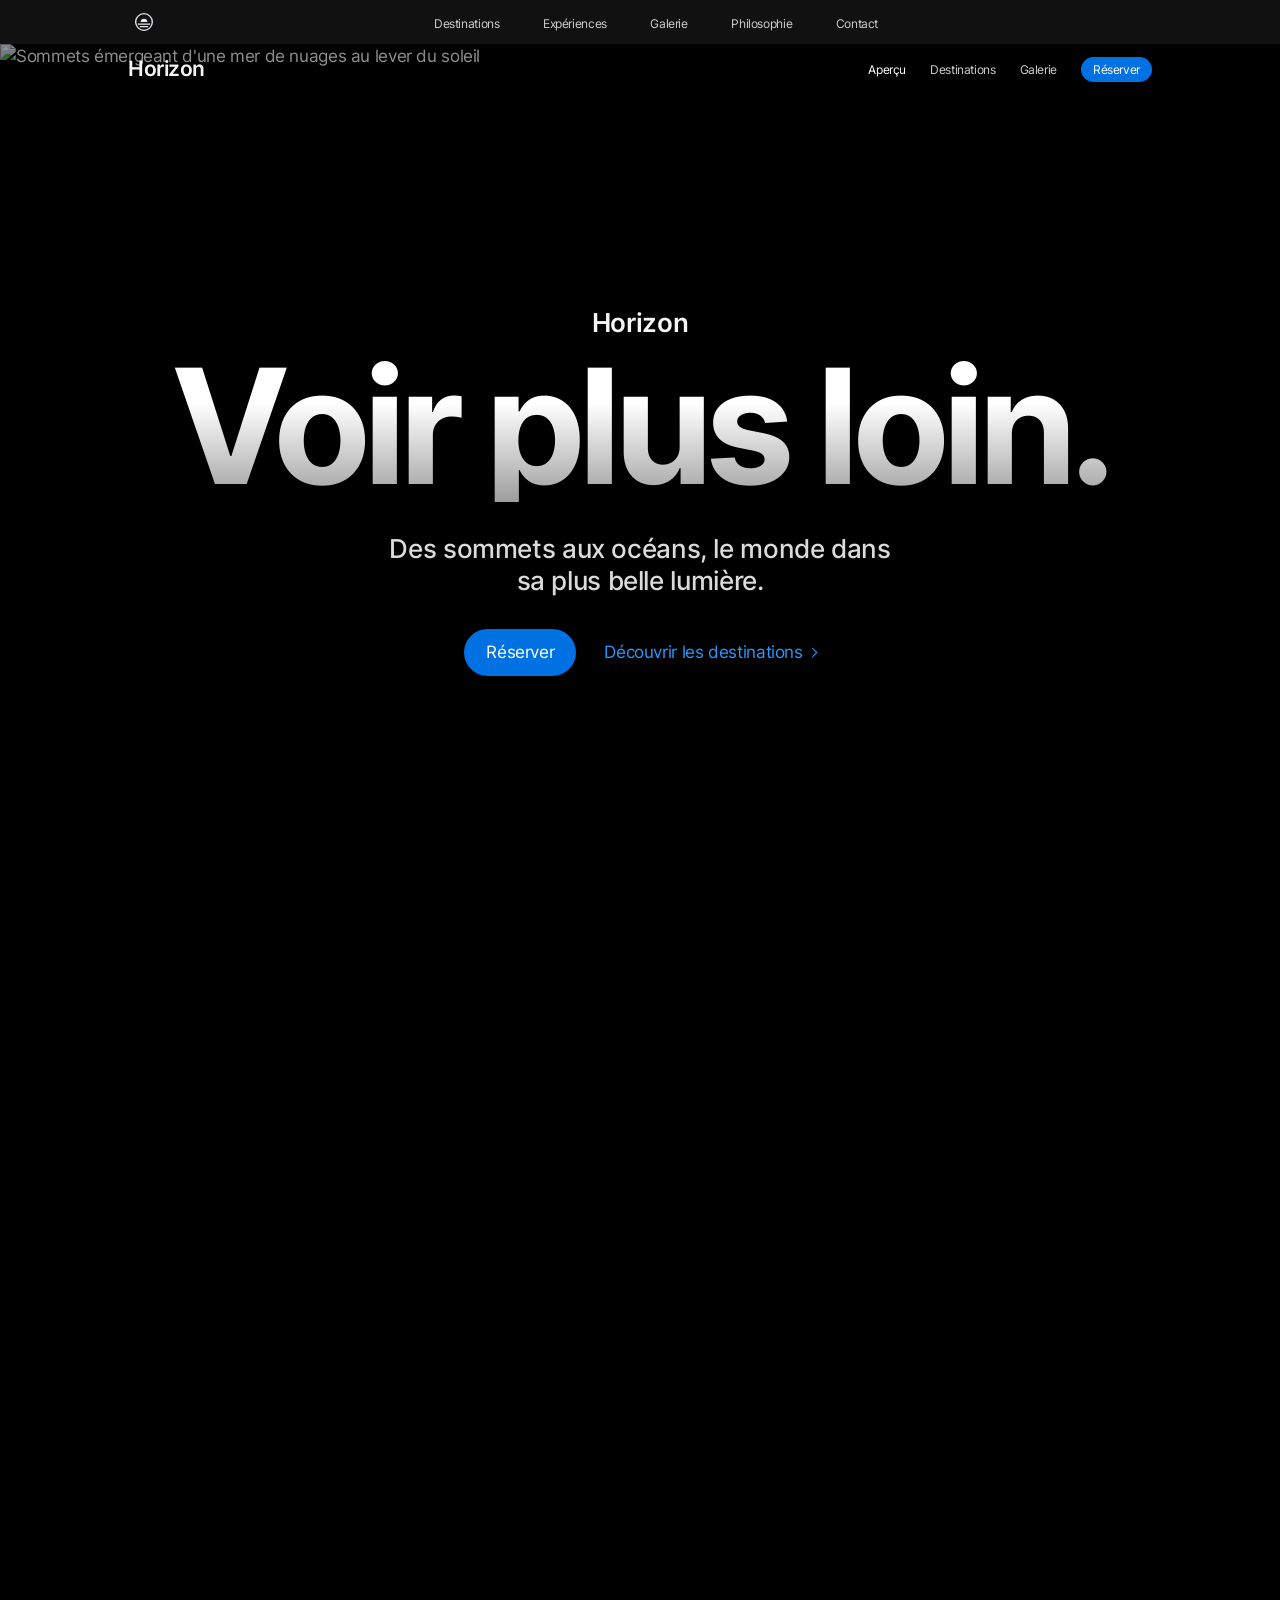
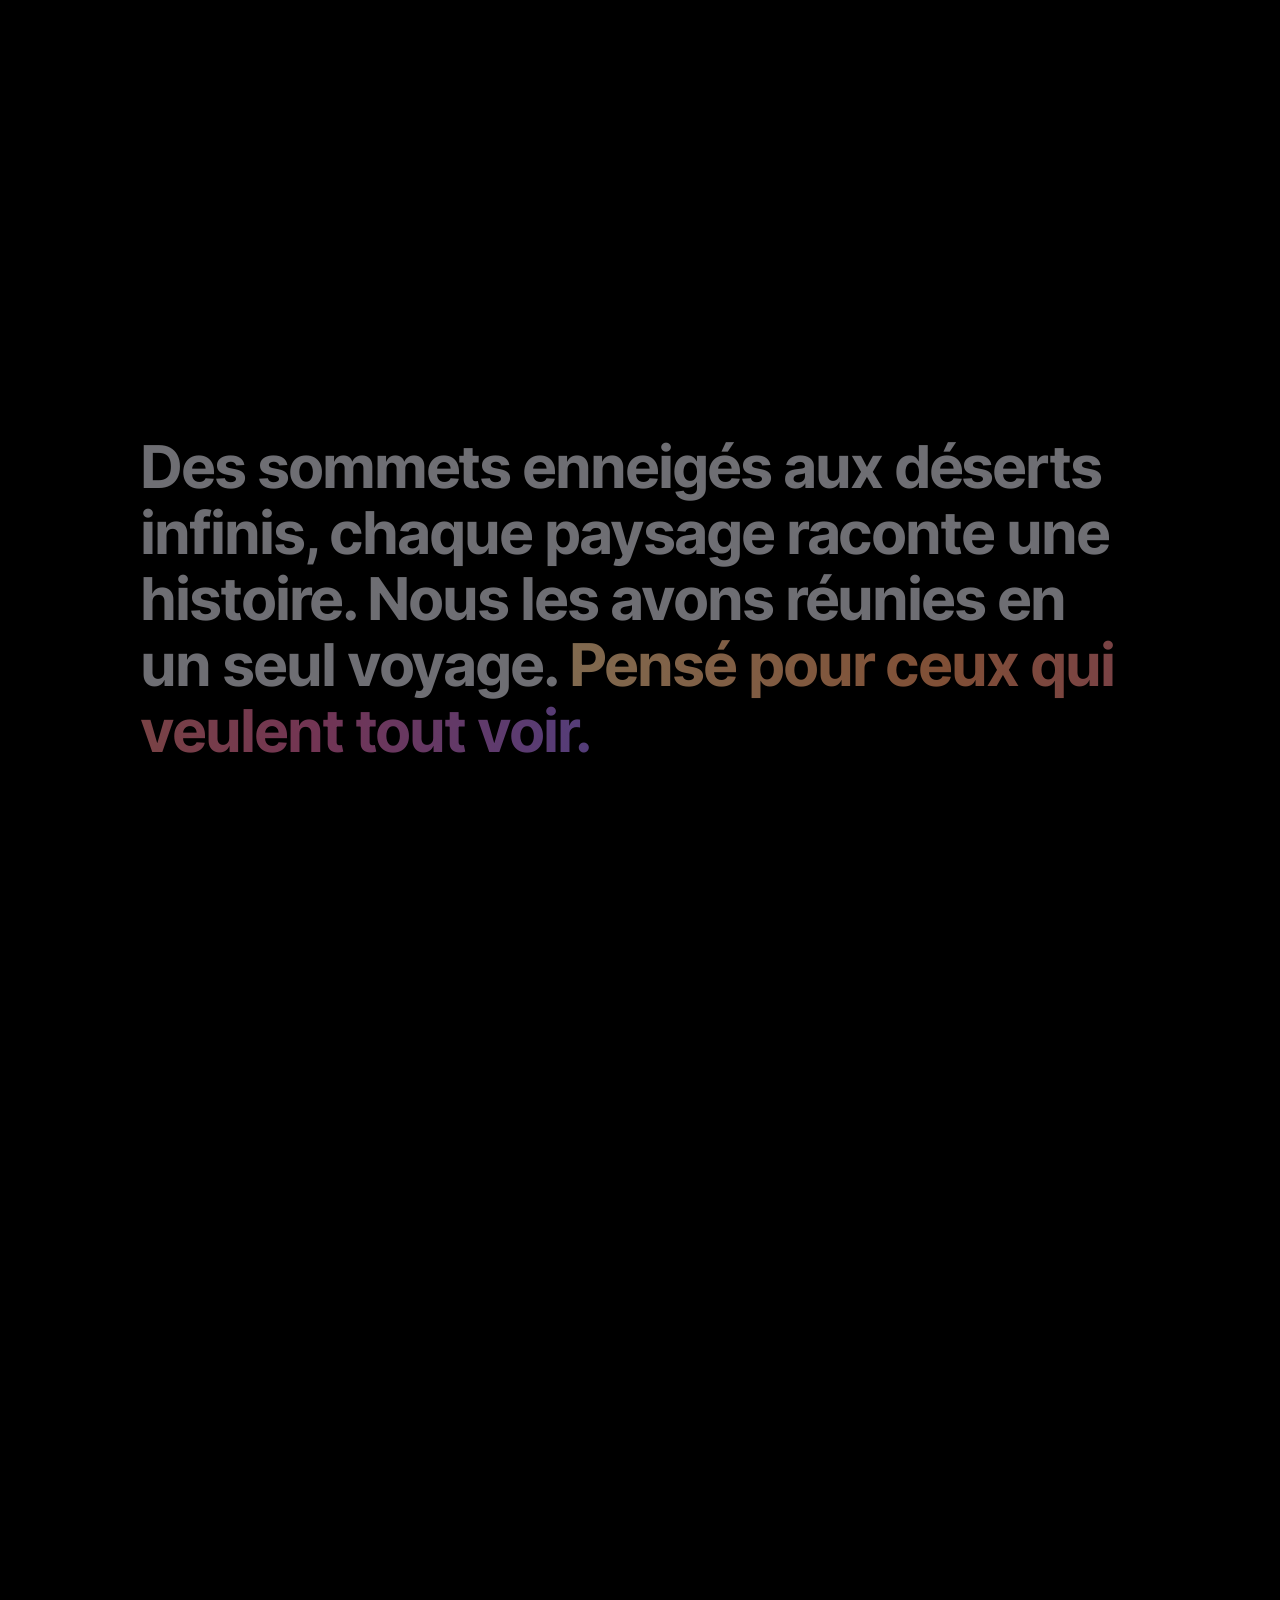
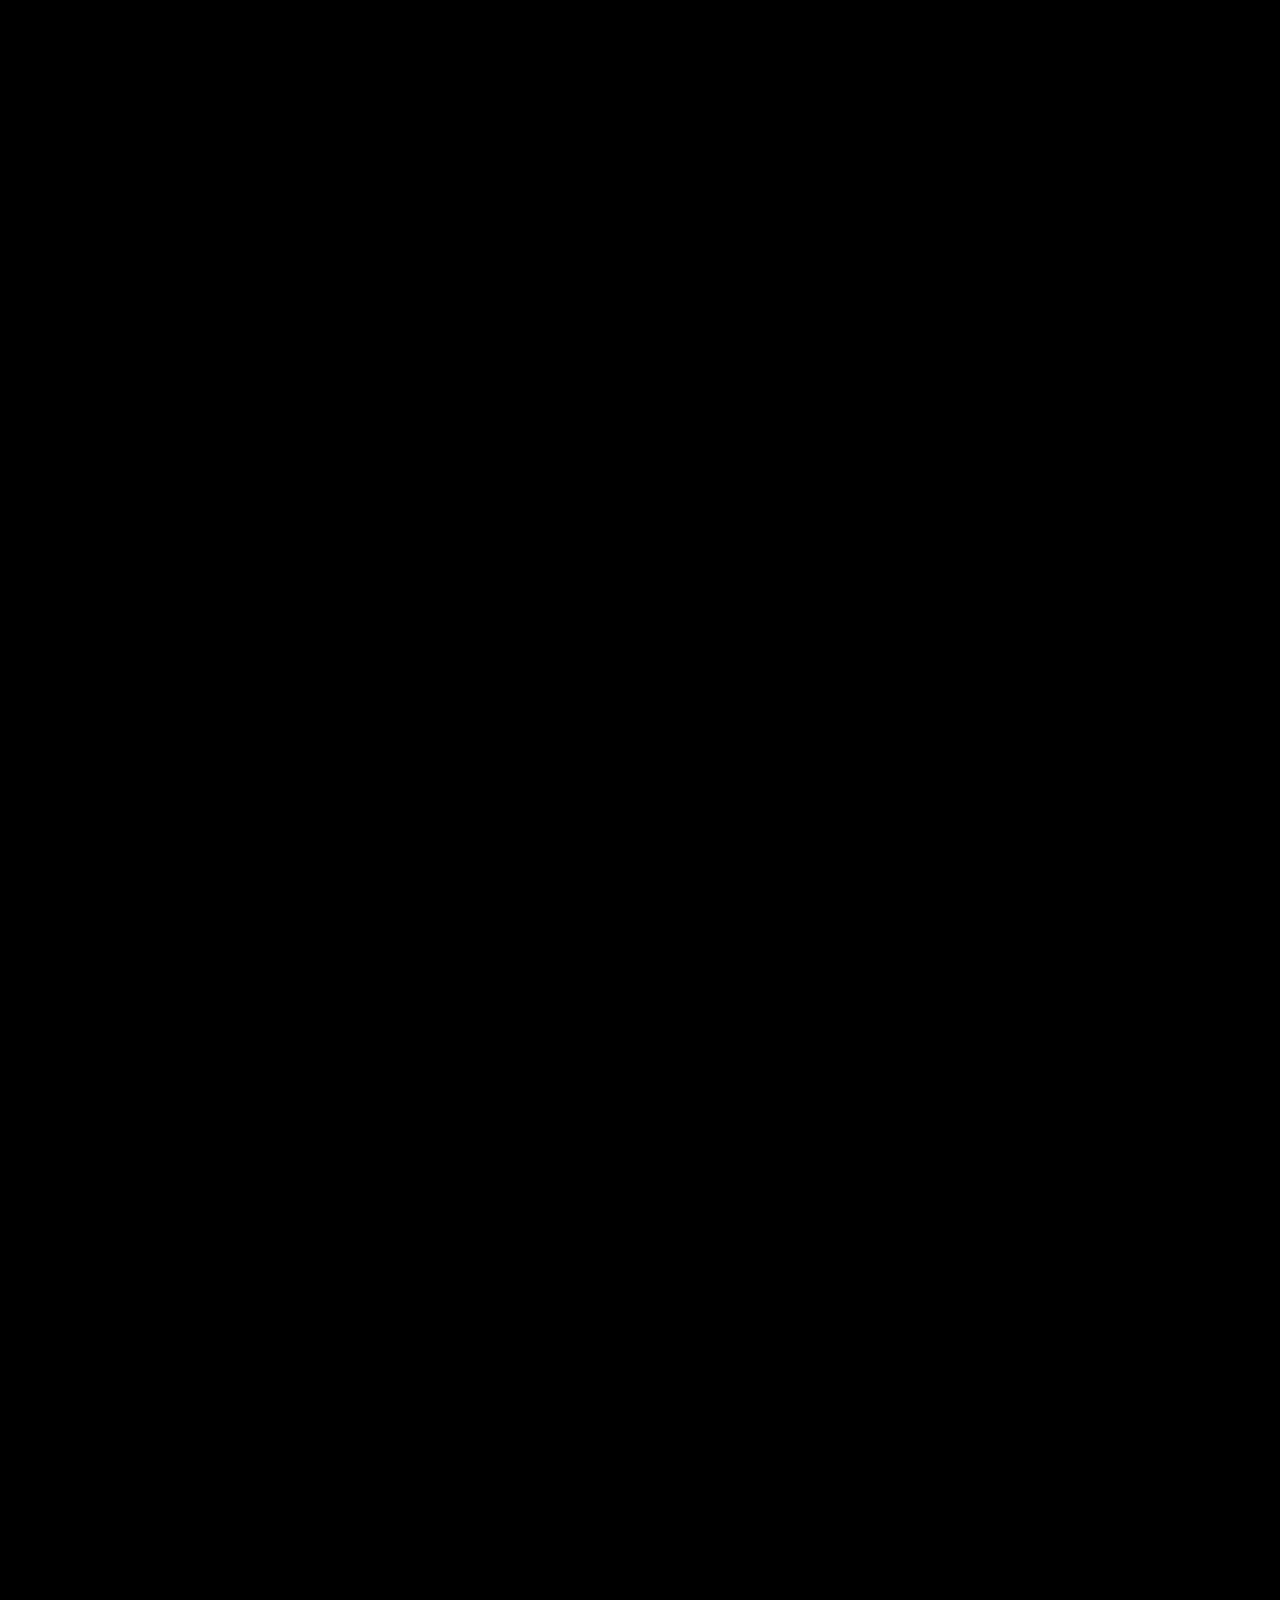
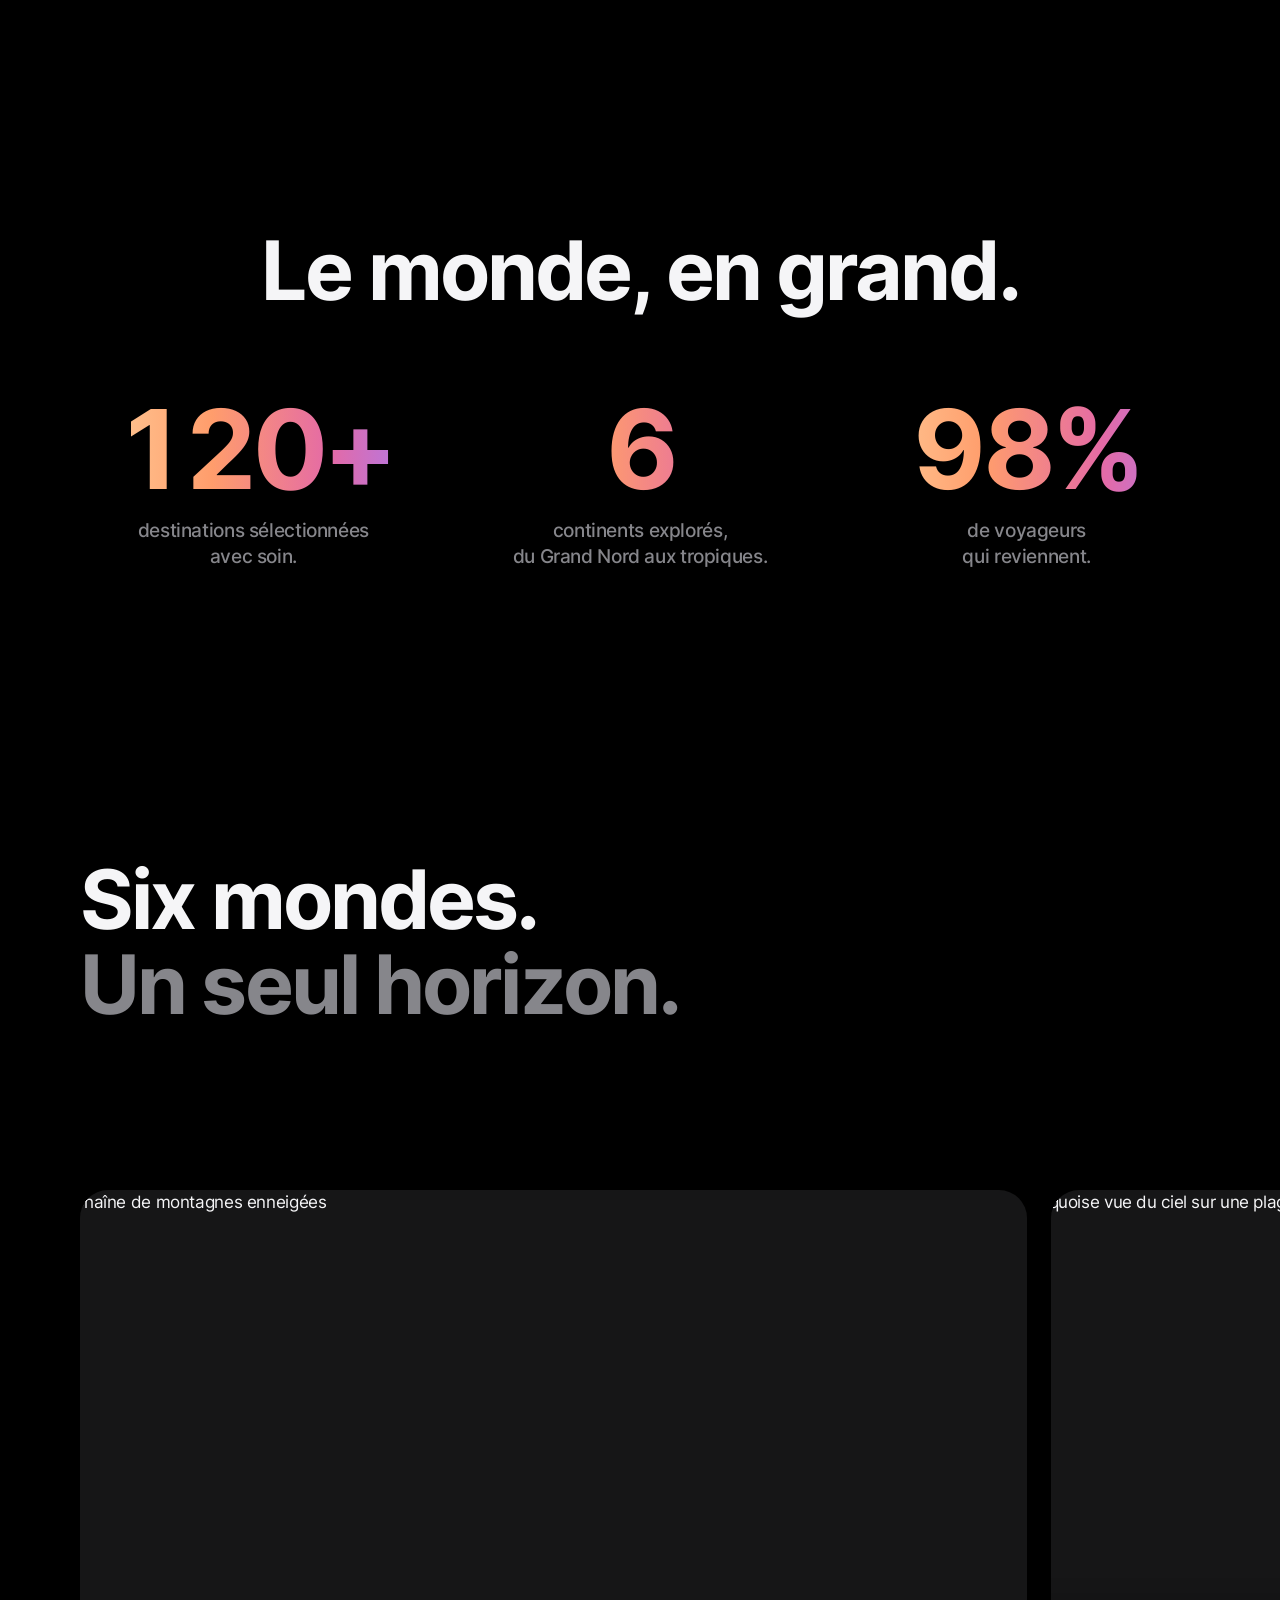
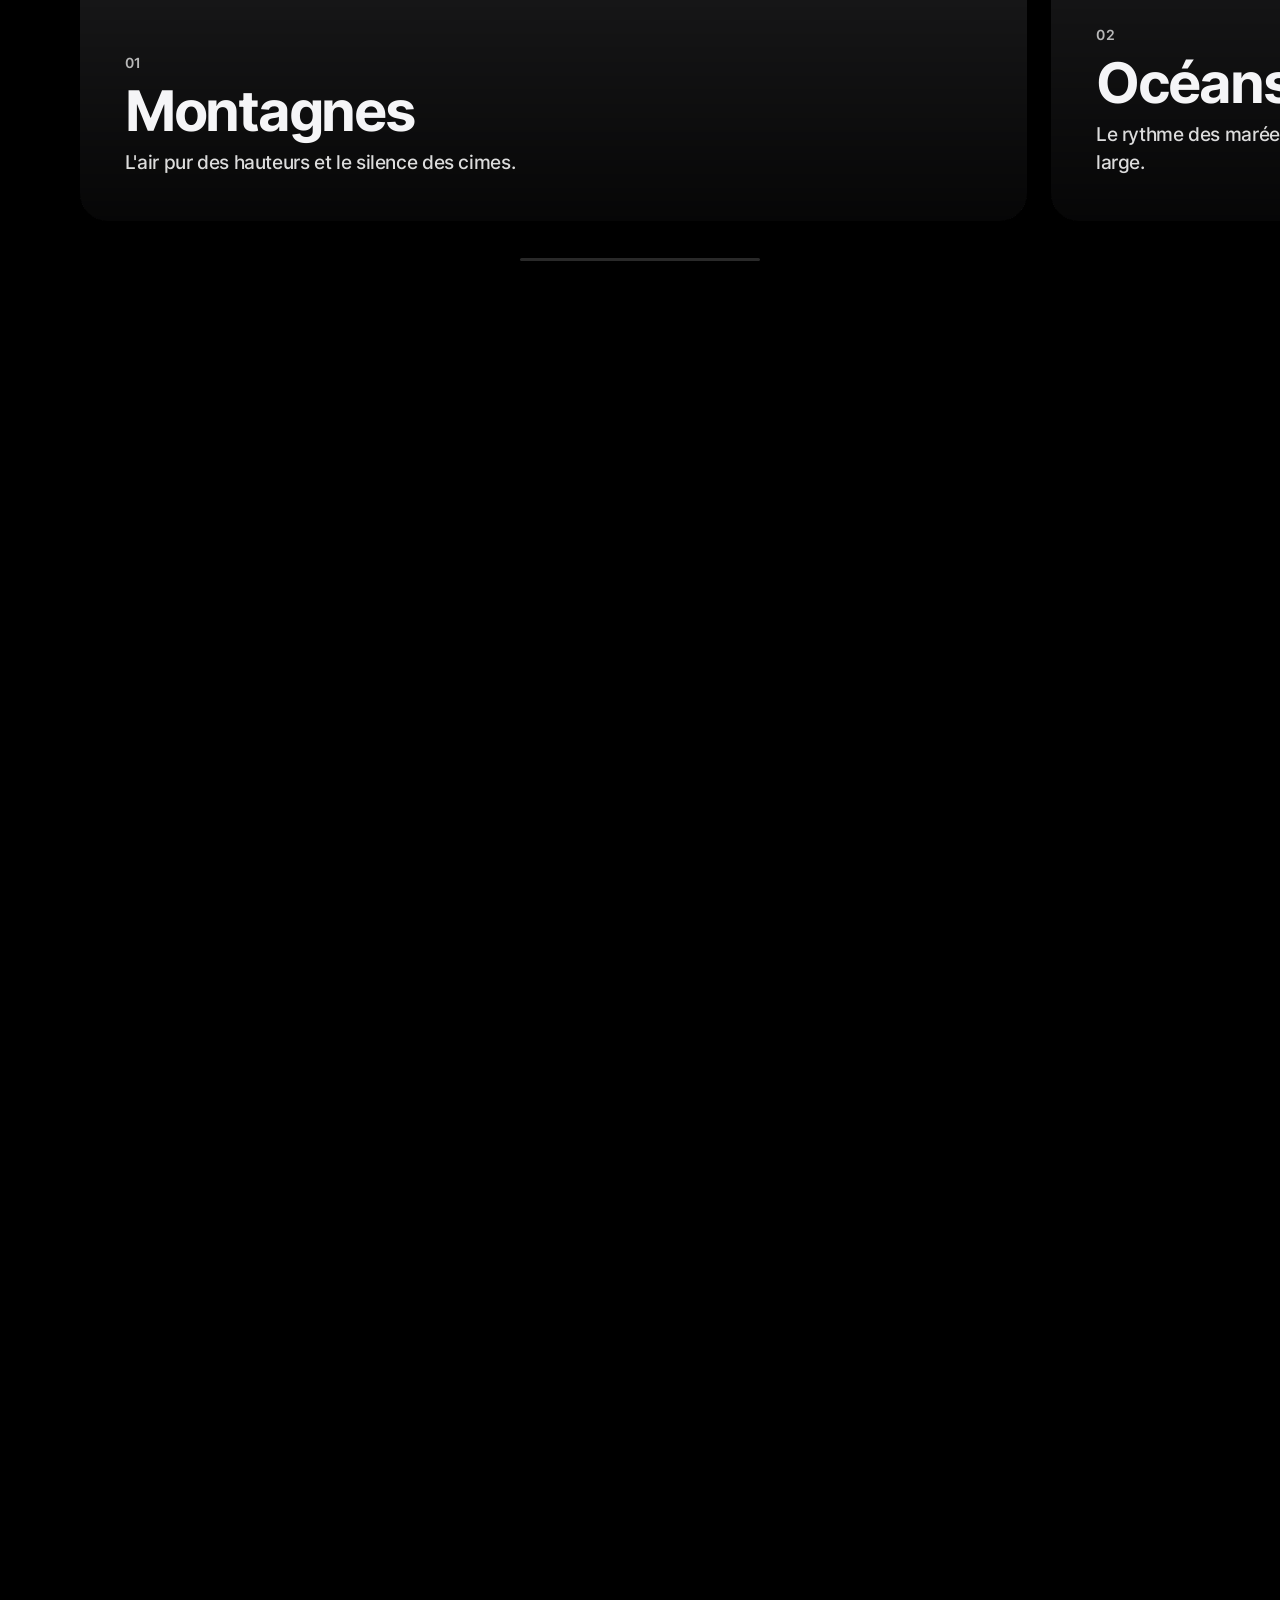
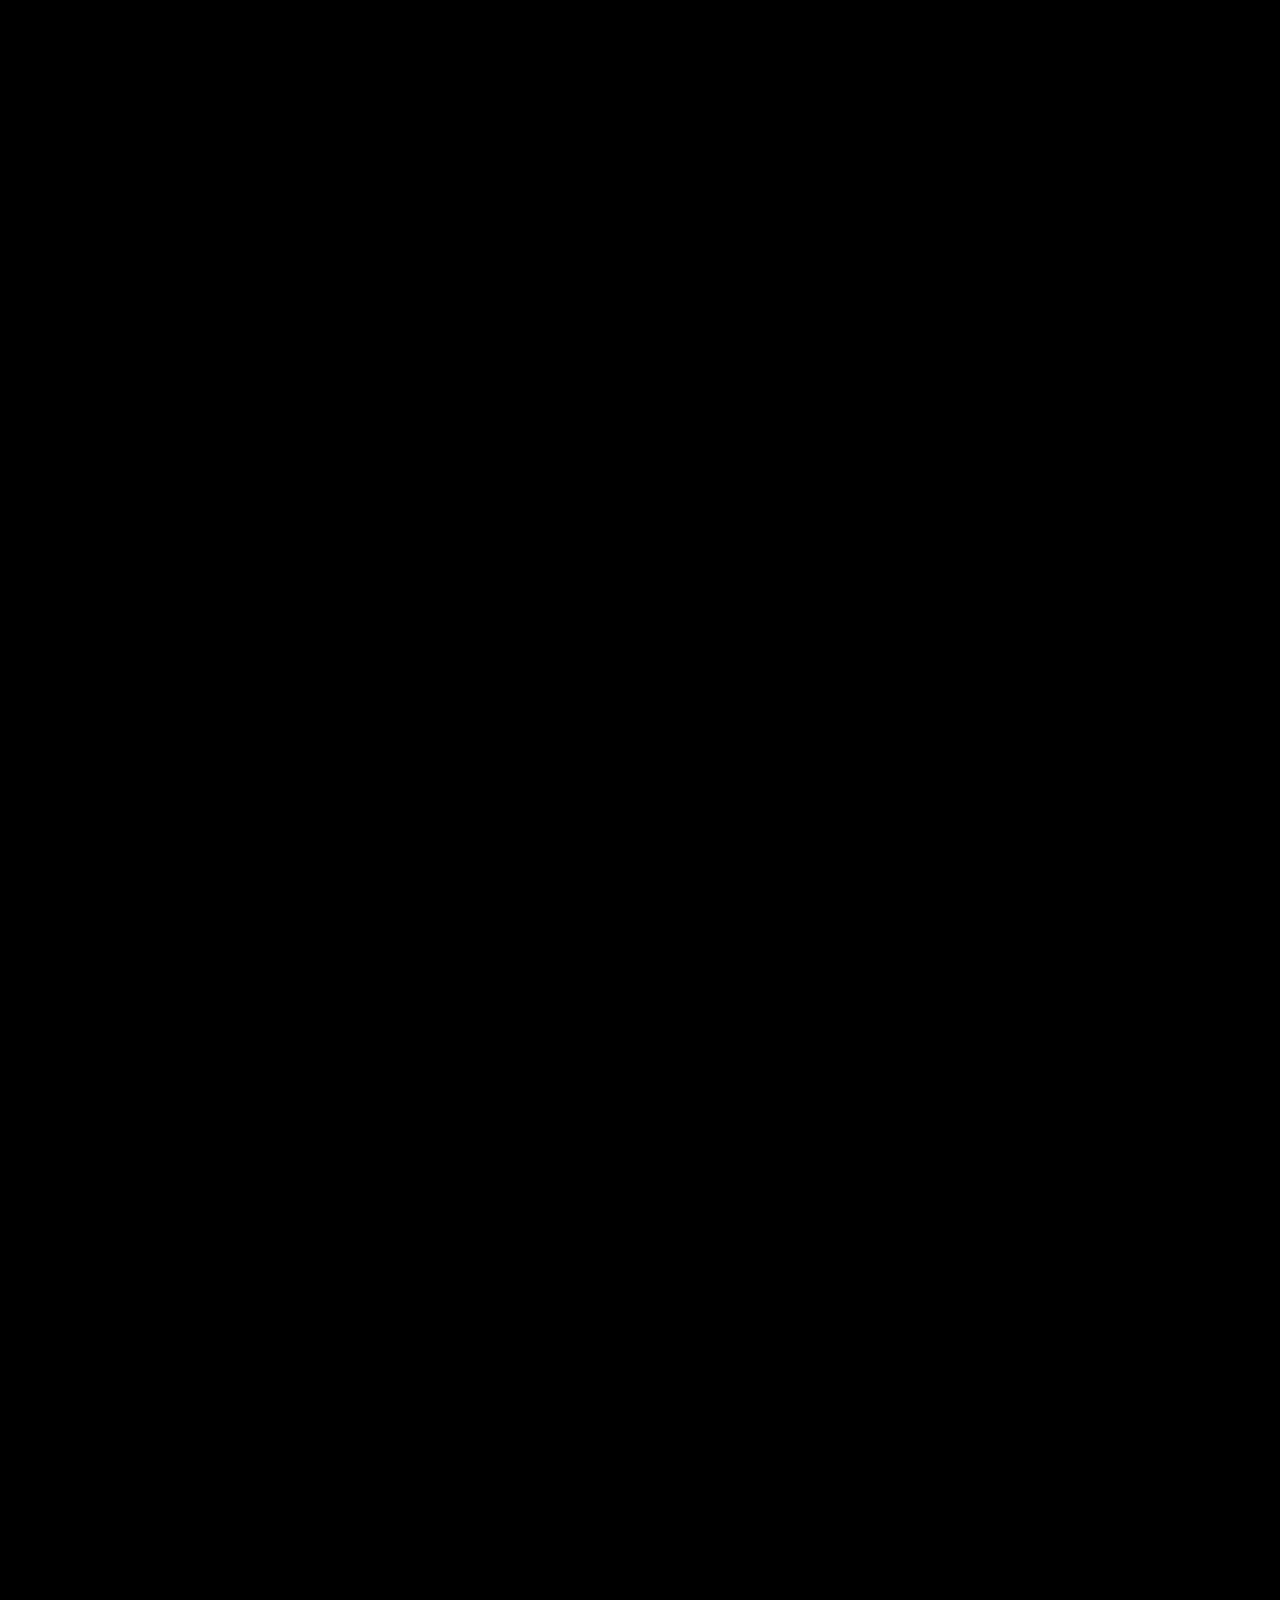
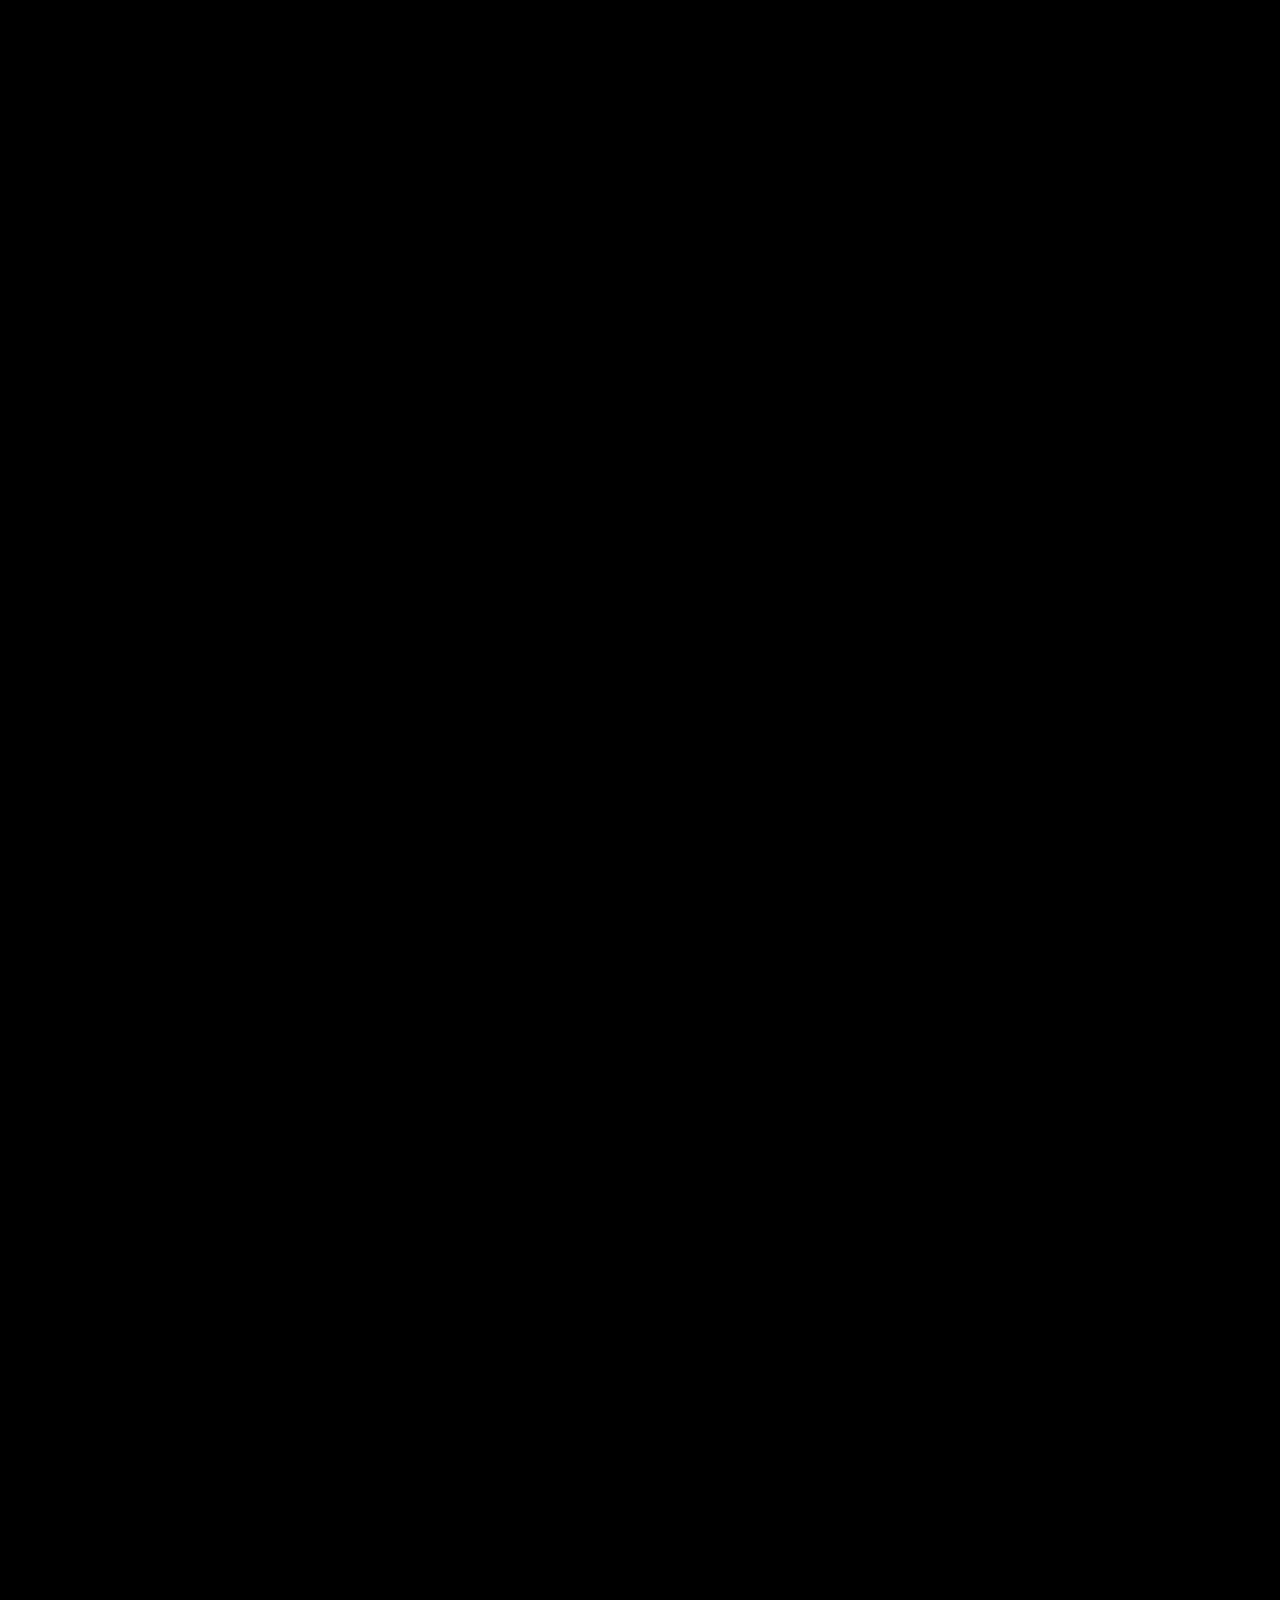
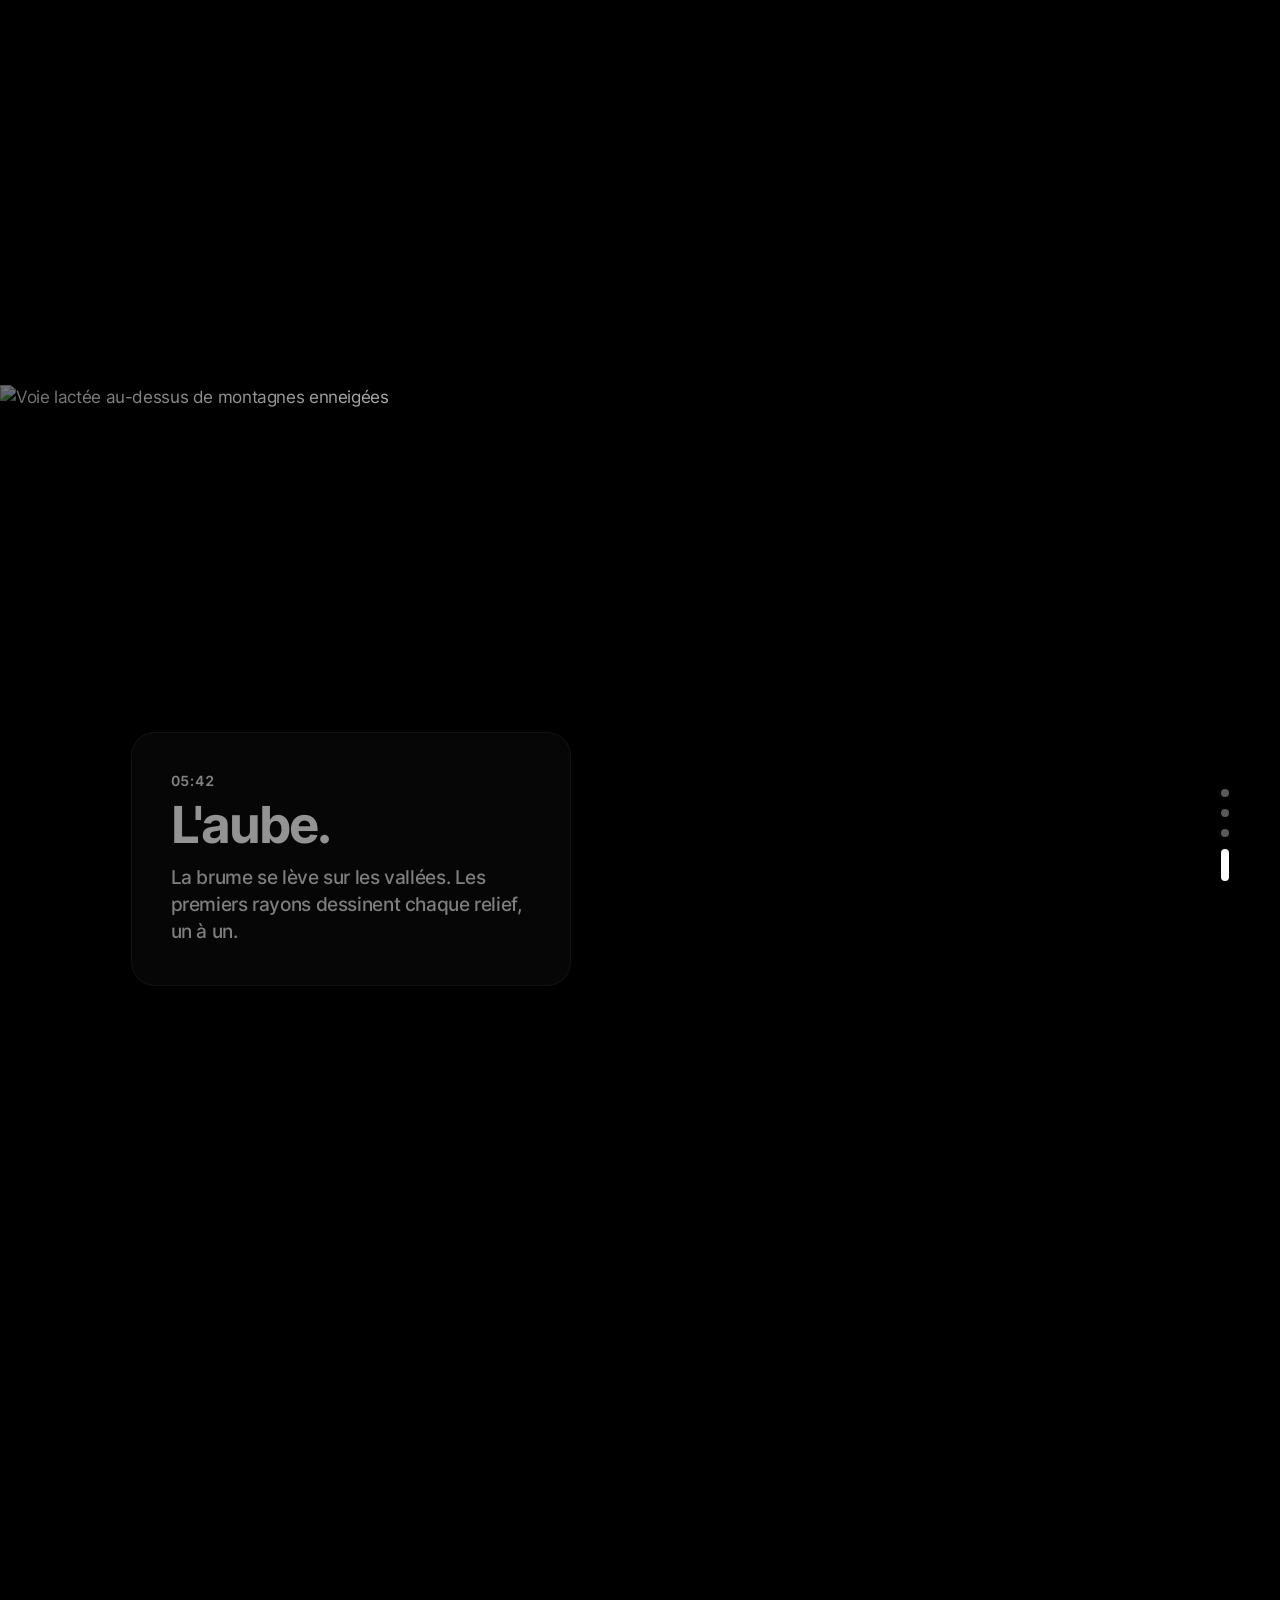
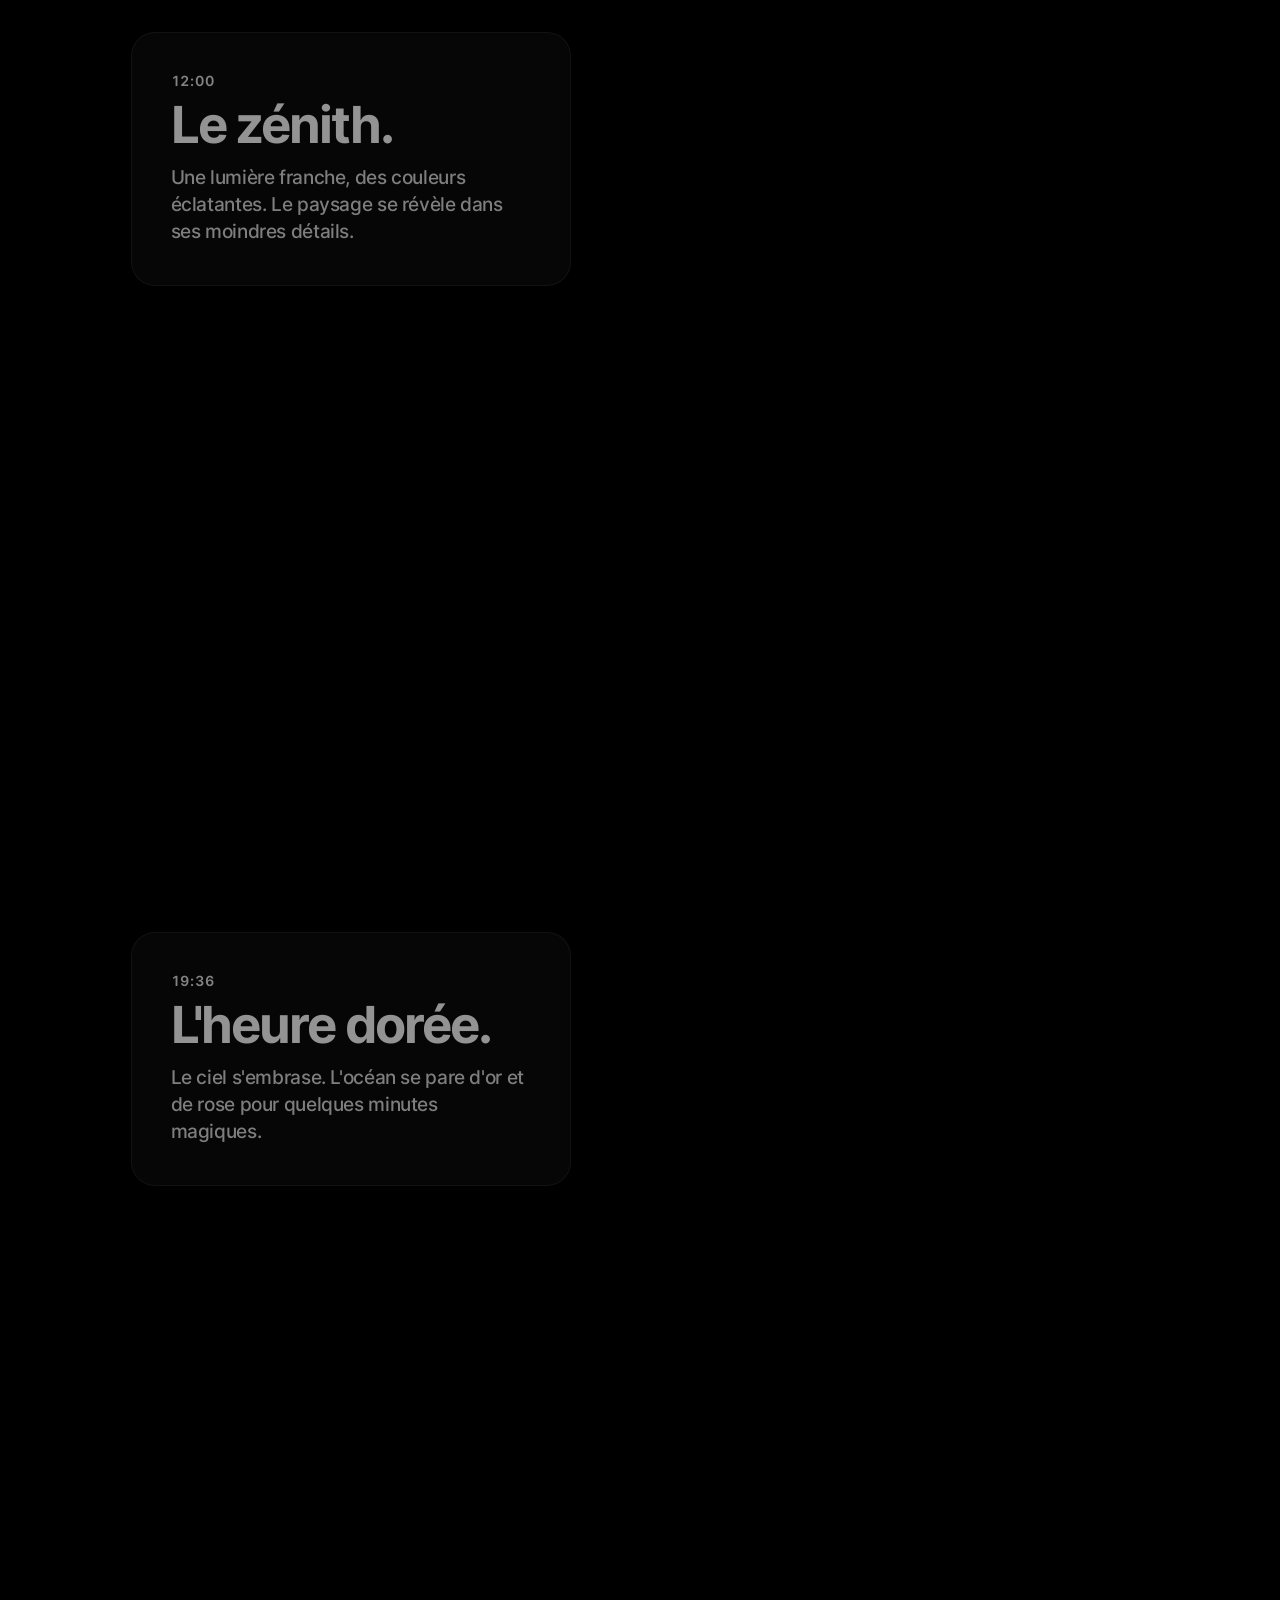
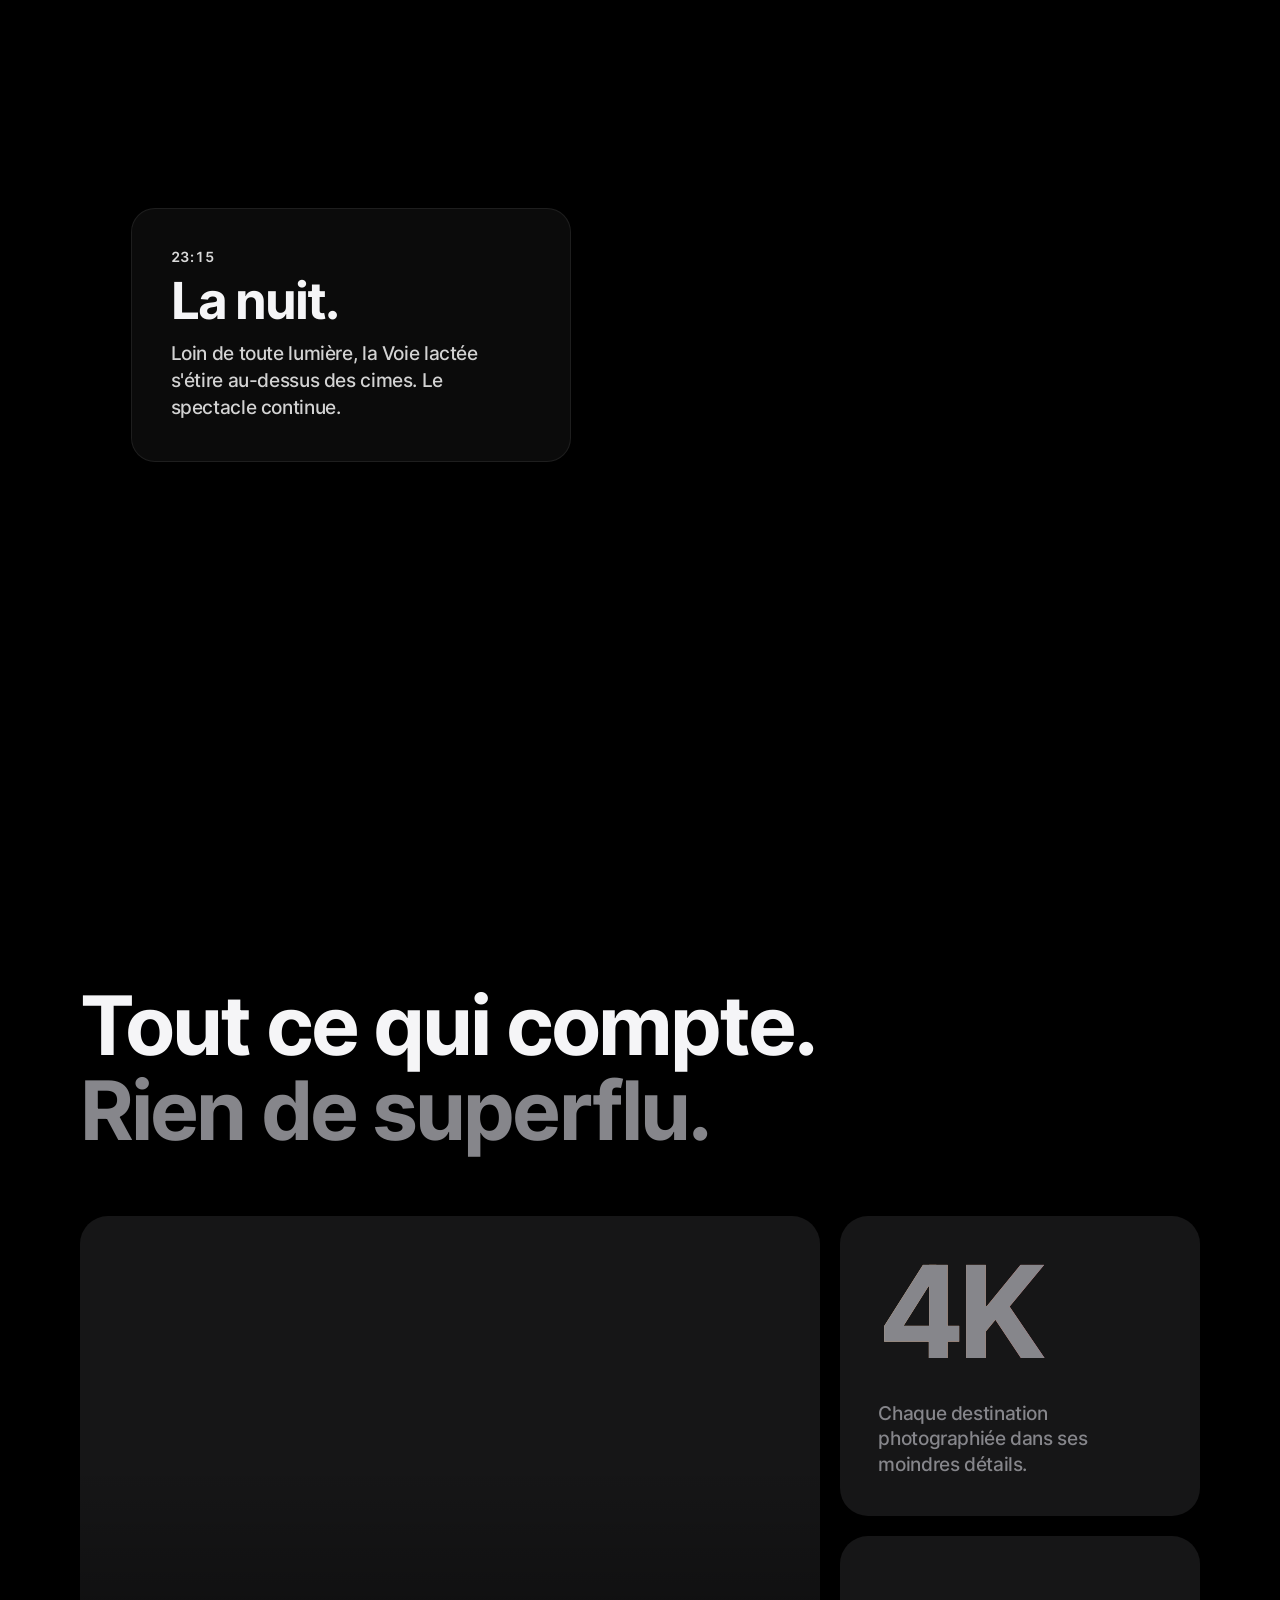
==== commit 80e24443: "Numéro de version sur les scripts et styles pour éviter le cache" ====
--- a/index.html
+++ b/index.html
@@ -35,7 +35,7 @@
   <link rel="preload" as="image" href="https://images.unsplash.com/photo-1506905925346-21bda4d32df4?auto=format&amp;fit=crop&amp;w=1600&amp;q=80"
         imagesrcset="https://images.unsplash.com/photo-1506905925346-21bda4d32df4?auto=format&amp;fit=crop&amp;w=800&amp;q=80 800w, https://images.unsplash.com/photo-1506905925346-21bda4d32df4?auto=format&amp;fit=crop&amp;w=1600&amp;q=80 1600w, https://images.unsplash.com/photo-1506905925346-21bda4d32df4?auto=format&amp;fit=crop&amp;w=2400&amp;q=80 2400w"
         imagesizes="100vw" fetchpriority="high" />
-  <link rel="stylesheet" href="css/style.css" />
+  <link rel="stylesheet" href="css/style.css?v=20261019" />
 
   <!-- Données structurées -->
   <script type="application/ld+json">
@@ -402,8 +402,8 @@
     </div>
   </footer>
 
-  <script src="js/vendor/gsap.min.js" defer></script>
-  <script src="js/vendor/ScrollTrigger.min.js" defer></script>
-  <script src="js/main.js" defer></script>
+  <script src="js/vendor/gsap.min.js?v=20261019" defer></script>
+  <script src="js/vendor/ScrollTrigger.min.js?v=20261019" defer></script>
+  <script src="js/main.js?v=20261019" defer></script>
 </body>
 </html>
